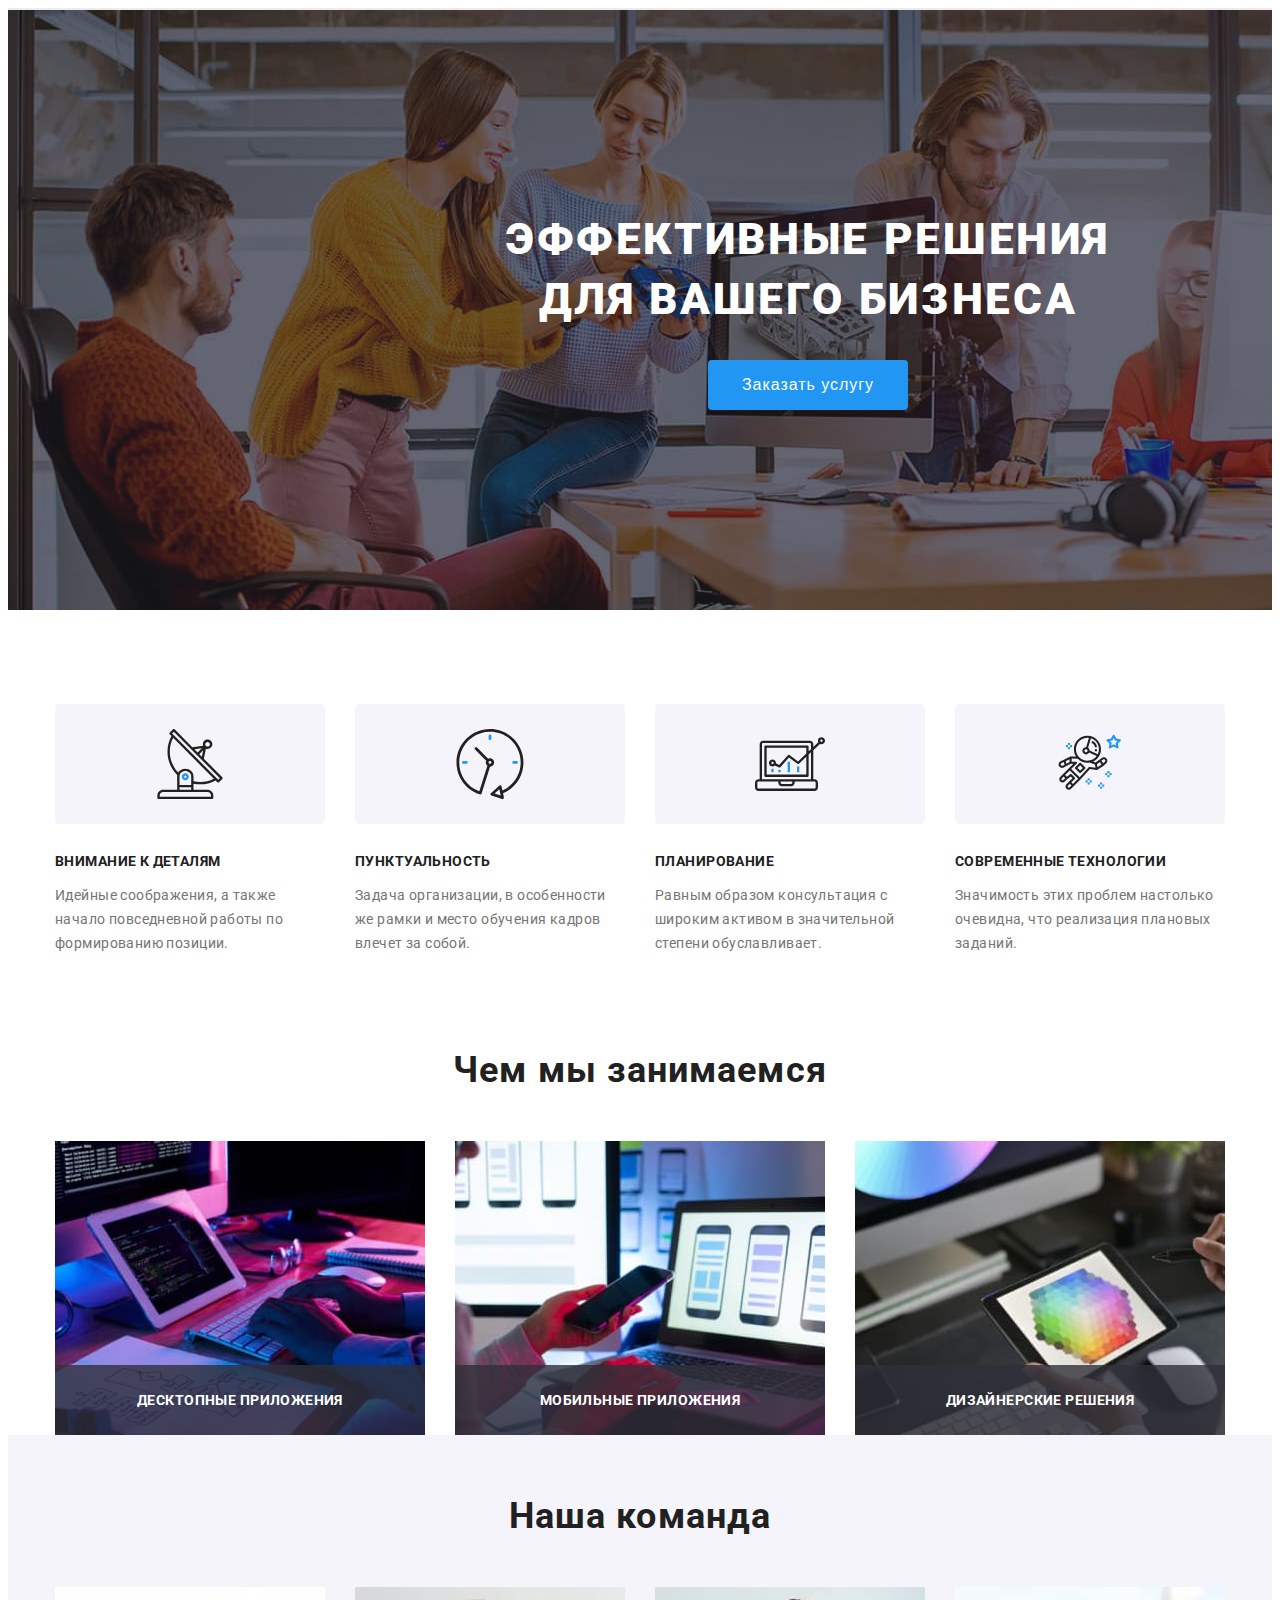
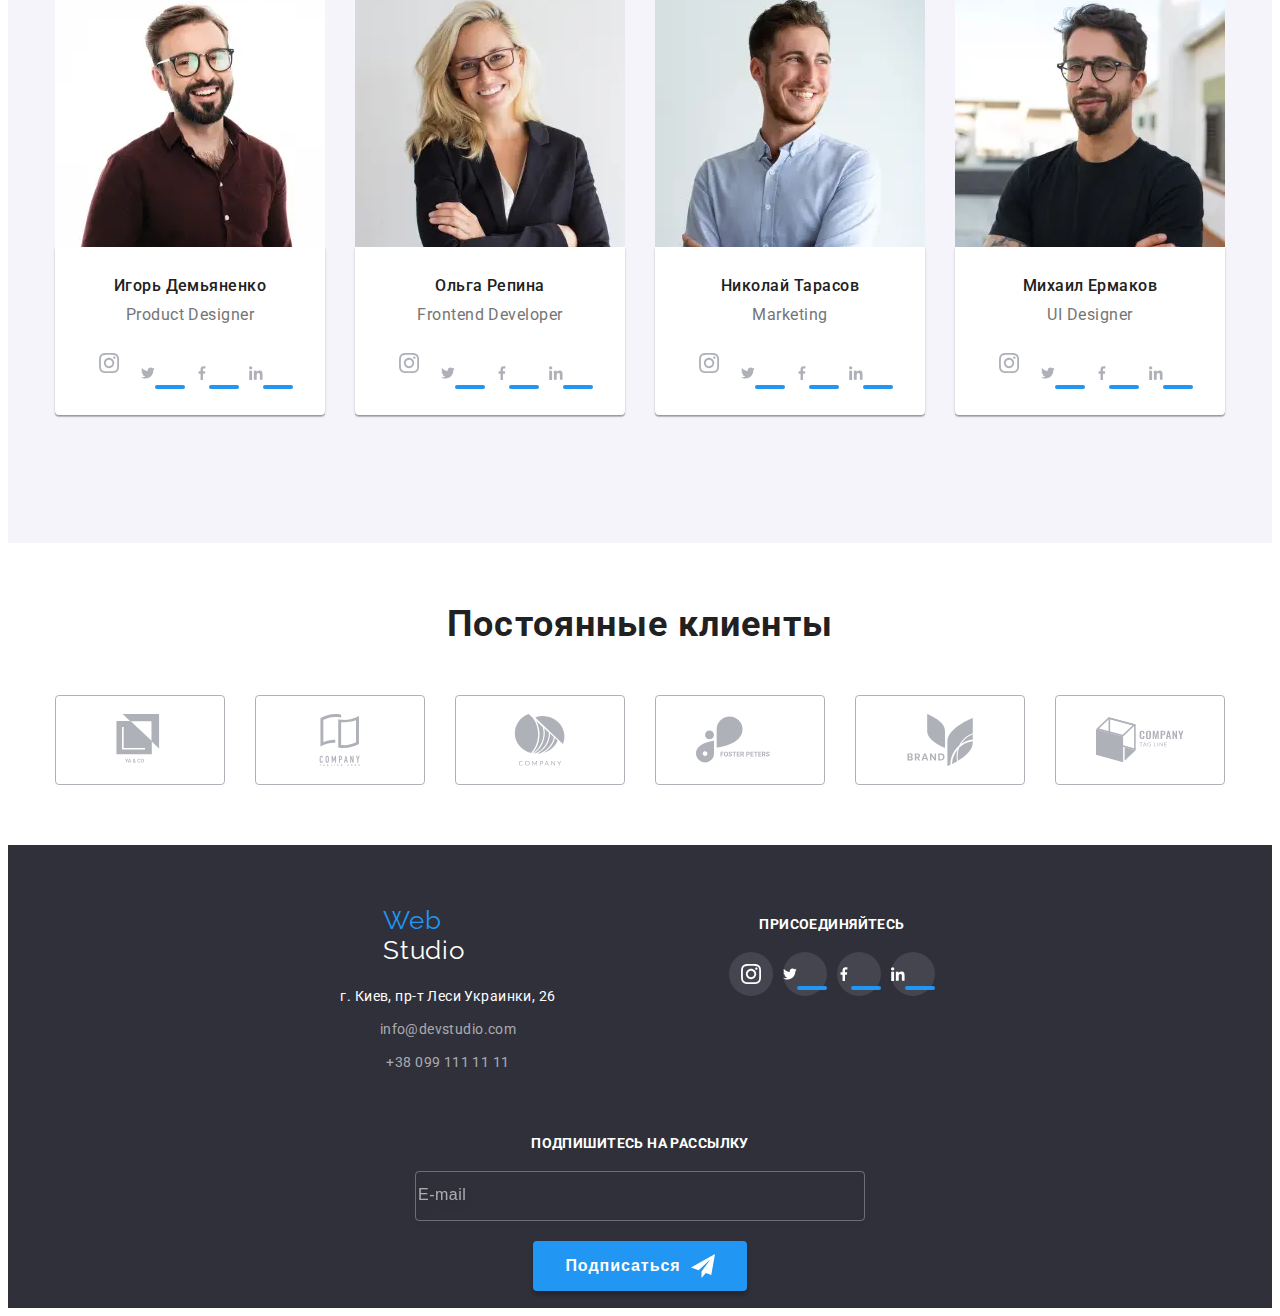
==== index.html @ 060033c1 "додає сторінку index без header" ====
<!DOCTYPE html>
<html lang="en">
<head>
    <meta charset="UTF-8">
    <meta name="viewport" content="width=device-width, initial-scale=1.0">
    <title>Головна</title>
    <link rel="stylesheet" href="https://cdnjs.cloudflare.com/ajax/libs/modern-normalize/1.0.0/modern-normalize.min.css"
        integrity="sha512-ISS7cAi1PEhQ8jnbJpJZMd29NlhNj4AWYyLOSp2CE/CsHxTCu+r+t0D2yoJudVrd0/8fTVPUVDzY5Tvli75u/g=="
        crossorigin="anonymous" />
    <link
        href="https://fonts.googleapis.com/css2?family=Raleway:wght@700&family=Roboto:wght@400;500;700;900&display=swap"
        rel="stylesheet">
    <link rel="stylesheet" href="./css/main.min.css">

</head>
    <body>
    <header class="page-header">
        <!--навігація сайтом-->
        <!--<div class="container">
            
            <nav class="navigation">
                <a href="./index.html" class="logo"><span class="web">Web</span>Studio</a>
                <ul class="site-nav list">
                    <li class="nav-list-item"><a href="./index.html" class="link current">Студия</a></li>
                    <li class="nav-list-item"><a href="./portfolio.html" class="link ">Портфолио</a></li>
                    <li class="nav-list-item"><a href="" class="link">Контакты</a></li>
                </ul>
                
            </nav>
            <button type="button" class="burger-btn" data-menu-button>
                <svg class="burger-icon">
                    <use href="./images/spraite.svg#mobile-menu"></use>
                </svg>
            </button>
            
        
            <ul class="nav-adress list">
                <li class="nav-adress-item">
                    <a href="mailto:info@devstudio.com" class="adress">
                        <svg class="mail-icon">
                            <use href="./images/spraite.svg#mail"></use>
                        </svg>
                        info@devstudio.com</a>                 
                </li>
                <li class="nav-adress-item">
                    <a href="tel:+380991111111" class="adress">
                        <svg class="tel-icon">
                            <use href="./images/spraite.svg#tel"></use>
                        </svg>
                        +38 099 111 11 11</a>
                </li>
            </ul>
        </div>
        <div class="mobile-menu" data-menu>
            <button type="button" class="btn-close-modal" data-menu-close></button>
            <ul class="site-nav list">
                <li class="nav-list-item"><a href="./index.html" class="link current">Студия</a></li>
                <li class="nav-list-item"><a href="./portfolio.html" class="link ">Портфолио</a></li>
                <li class="nav-list-item"><a href="" class="link">Контакты</a></li>
            </ul>
            <ul class="nav-adress list">
                <li class="nav-adress-item">
                    <a href="mailto:info@devstudio.com" class="adress">
                        info@devstudio.com</a>
                </li>
                <li class="nav-adress-item">
                    <a href="tel:+380991111111" class="adress">
                        +38 099 111 11 11</a>
                </li>
            </ul>
           
                
        </div>-->
    </header>
        <main>
            <!--hero-->
            <section class="hero">
                <div class="container">
                    <h1 class="hero-title">
                        Эффективные решения<br>
                        для вашего бизнеса
                    </h1>
                    <button type="button" class="hero-btn" 
                        data-modal-open>
                        Заказать услугу
                    </button>
                
                </div>
            </section>
            
            <!--Особенности-->
            <section class="features">
               <div class="container">
                    <h2 class="title visually-hidden">Особенности</h2>
                    <ul class="features-list list">
                        <li class="features-list-item">
                            <div class="features-list-icon">
                                <svg class="list-icon">
                                    <use href='./images/spraite.svg#antenna'></use>
                                </svg>
                            </div>
                            <h3 class="features-title">Внимание к деталям</h3>
                            <p class="features-text">Идейные соображения, а также начало повседневной работы по формированию позиции.</p>
                        </li>
                        <li class="features-list-item">
                            <div class="features-list-icon">
                                <svg class="list-icon">
                                    <use href='./images/spraite.svg#clock'></use>
                                </svg>
                            </div>
                            <h3 class="features-title">Пунктуальность</h3>
                            <p class="features-text">Задача организации, в особенности же рамки и место обучения кадров влечет за собой.</p>
                        </li>
                        <li class="features-list-item">
                            <div class="features-list-icon">
                                <svg class="list-icon">
                                    <use href='./images/spraite.svg#computer'></use>
                                </svg>
                            </div>
                            <h3 class="features-title">Планирование</h3>
                            <p class="features-text">Равным образом консультация с широким активом в значительной степени обуславливает.</p>
                        </li>
                        <li class="features-list-item">
                            <div class="features-list-icon">
                                <svg class="list-icon">
                                    <use href='./images/spraite.svg#astronaut'></use>
                                </svg>
                            </div>
                            <h3 class="features-title">Современные технологии</h3>
                            <p class="features-text">Значимость этих проблем настолько очевидна, что реализация плановых заданий. </p>
                        </li>
                    </ul>
               </div>   
            </section>

            <!--Чем мы занимаемся-->
            <section class="works">
                <div class="container">
                    <h2 class="section-title">Чем мы занимаемся</h2>
                    <ul class="works-list list">
                        <li class="works-list-item">
                            <div class="work-thumb">
                                <img src="./images/works/box1.jpg" 
                                    class="image-work" alt="розробка структури" 
                                    width="370" height="294">
                                <p class="work-discription">
                                    Десктопные приложения
                                </p>
                            </div>
                            
                        </li>
                        <li class="works-list-item">
                            <div class="work-thumb">
                                <img src="./images/works/box2.jpg" 
                                    class="image-work" alt="адаптування" 
                                    width="370" height="294">
                                <p class="work-discription">
                                    Мобильные приложения
                                </p>
                            </div>
                            
                        </li>
                        <li class="works-list-item">
                            <div class="work-thumb">
                                <img src="./images/works/box3.jpg" 
                                    class="image-work" alt="вибір кольору" 
                                    width="370" height="294">
                                <p class="work-discription">
                                    Дизайнерские решения
                                </p>
                            </div>
                            
                        </li>
                    </ul>
                </div>
                

            </section>

            <!--Наша команда (фото)-->
            <section class="team">
                <div class="container">
                    <h2 class="section-title">Наша команда</h2>
                    <ul class="team-list list">
                        <li class="team-list-item">
                            <picture>
                                <source srcset="./images/team/igor-demyanenko-desktop@x1.webp 1x, ./images/team/igor-demyanenko-desktop@x2.webp 2x"
                                    media="(min-width: 1200px)" type="image/webp">
                                <source 
                                srcset="./images/team/igor-demyanenko-desktop@x1.jpg 1x, ./images/team/igor-demyanenko-desktop@x2.jpg 2x"
                                    media="(min-width: 1200px)">                             
                                <source 
                                srcset="./images/team/igor-demyanenko-tablet@x1.webp 1x, ./images/team/igor-demyanenko-tablet@x2.webp 2x"
                                    media="(min-width: 768px)" type="image/webp">
                                <source 
                                srcset="./images/team/igor-demyanenko-tablet@x1.jpg 1x, ./images/team/igor-demyanenko-tablet@x2.jpg 2x"
                                    media="(min-width: 768px)">
                                <source 
                                srcset="./images/team/igor-demyanenko-mobile@x1.webp 1x, ./images/team/igor-demyanenko-mobile@x2.webp 2x"
                                    media="(min-width: 480px)" type="image/webp">
                                <source
                                srcset="./images/team/igor-demyanenko-mobile@x1.jpg 1x, ./images/team/igor-demyanenko-mobile@x2.jpg 2x"
                                    media="(min-width: 480px)">
                                
                                
                                <img src="./images/team/igor-demyanenko-mobile@x1.jpg" class="image-team" alt="Игорь Демьяненко">
                            </picture>

                            <div class="team-list-content">
                                <h3 class="team-member">Игорь Демьяненко</h3>
                                <p class="position">Product Designer</p>
                                <ul class="social-list list">
                                    <li class="social-list-item">
                                        <a href="" class="social-list-link">
                                            <svg class="social-list-icon">
                                                <use href="./images/spraite.svg#instagram"></use>
                                            </svg>
                                        </a>
                                    </li>
                                    <li class="social-list-item">
                                        <a href="" class="social-list-link link">
                                            <svg class="social-list-icon">
                                                <use href="./images/spraite.svg#twitter"></use>
                                            </svg>
                                        </a>
                                    </li>
                                    <li class="social-list-item">
                                        <a href="" class="social-list-link link">
                                            <svg class="social-list-icon">
                                                <use href="./images/spraite.svg#facebook"></use>
                                            </svg>
                                        </a>
                                    </li>
                                    <li class="social-list-item">
                                        <a href="" class="social-list-link link">
                                            <svg class="social-list-icon">
                                                <use href="./images/spraite.svg#linkedin"></use>
                                            </svg>
                                        </a>
                                    </li>
                                </ul>
                            </div>
                            
                        </li>
                        <li class="team-list-item">
                            <picture>
                                <source srcset="./images/team/olga-repina-desktop@x1.webp 1x, ./images/team/olga-repina-desktop@x2.webp 2x"
                                    media="(min-width: 1200px)" type="image/webp">
                                <source srcset="./images/team/nikolay-tarasov-desktop@x1.jpg 1x, ./images/team/olga-repina-desktop@x2.jpg  2x"
                                    media="(min-width: 1200px)">
                                <source srcset="./images/team/olga-repina-tablet@x1.webp 1x, ./images/team/olga-repina-tablet@x2.webp  2x"
                                    media="(min-width: 768px)" type="image/webp">
                                <source srcset="./images/team/olga-repina-tablet@x1.jpg 1x, ./images/team/olga-repina-tablet@x2.jpg 2x"
                                    media="(min-width: 768px)">
                                <source srcset="./images/team/olga-repina-mobile@x1.webp 1x, ./images/team/olga-repina-mobile@x2.webp  2x"
                                    media="(min-width: 480px)" type="image/webp">
                                <source 
                                srcset="./images/team/olga-repina-mobile@x1.jpg 1x, ./images/team/olga-repina-mobile@x2.jpg 2x"
                                    media="(min-width: 480px)">

                                <img src="./images/team/olga-repina-mobile@x1.jpg" class="image-team" alt="Ольга Репина">
                            </picture>      
                            <div class="team-list-content">
                                <h3 class="team-member">Ольга Репина</h3>
                                <p class="position">Frontend Developer</p>
                                <ul class="social-list list">
                                    <li class="social-list-item">
                                        <a href="" class="social-list-link">
                                            <svg class="social-list-icon">
                                                <use href="./images/spraite.svg#instagram"></use>
                                            </svg>
                                        </a>
                                    </li>
                                    <li class="social-list-item">
                                        <a href="" class="social-list-link link">
                                            <svg class="social-list-icon">
                                                <use href="./images/spraite.svg#twitter"></use>
                                            </svg>
                                        </a>
                                    </li>
                                    <li class="social-list-item">
                                        <a href="" class="social-list-link link">
                                            <svg class="social-list-icon">
                                                <use href="./images/spraite.svg#facebook"></use>
                                            </svg>
                                        </a>
                                    </li>
                                    <li class="social-list-item">
                                        <a href="" class="social-list-link link">
                                            <svg class="social-list-icon">
                                                <use href="./images/spraite.svg#linkedin"></use>
                                            </svg>
                                        </a>
                                    </li>
                                </ul>
                            </div>
                        </li>
                        <li class="team-list-item">
                            <picture>
                                <source srcset="./images/team/nikolay-tarasov-desktop@x1.webp 1x, ./images/team/nikolay-tarasov-desktop@x2.webp 2x"
                                    media="(min-width: 1200px)" type="image/webp">
                                <source srcset="./images/team/nikolay-tarasov-desktop@x1.jpg 1x, ./images/team/nikolay-tarasov-desktop@x2.jpg 2x"
                                    media="(min-width: 1200px)">
                                <source srcset="./images/team/nikolay-tarasov-tablet@x1.webp 1x, ./images/team/nikolay-tarasov-tablet@x2.webp 2x"
                                    media="(min-width: 768px)" type="image/webp">
                                <source srcset="./images/team/nikolay-tarasov-tablet@x1.jpg 1x, ./images/team/nikolay-tarasov-tablet@x2.jpg 2x"
                                    media="(min-width: 768px)">
                                <source srcset="./images/team/nikolay-tarasov-mobile@x1.webp 1x, ./images/team/nikolay-tarasov-mobile@x2.webp 2x"
                                    media="(min-width: 480px)" type="image/webp">
                                <source srcset="./images/team/nikolay-tarasov-mobile@x1.jpg 1x, ./images/team/nikolay-tarasov-mobile@x2.jpg 2x"
                                    media="(min-width: 480px)">
                              
                                <img src="./images/team/nikolay-tarasov-mobile@x1.jpg" class="image-team" alt="Николай Тарасов">

                            </picture>                            
                            <div class="team-list-content">
                                <h3 class="team-member">Николай Тарасов</h3>
                                <p class="position">Marketing</p>
                                <ul class="social-list list">
                                    <li class="social-list-item">
                                        <a href="" class="social-list-link">
                                            <svg class="social-list-icon">
                                                <use href="./images/spraite.svg#instagram"></use>
                                            </svg>
                                        </a>
                                    </li>
                                    <li class="social-list-item">
                                        <a href="" class="social-list-link link">
                                            <svg class="social-list-icon">
                                                <use href="./images/spraite.svg#twitter"></use>
                                            </svg>
                                        </a>
                                    </li>
                                    <li class="social-list-item">
                                        <a href="" class="social-list-link link">
                                            <svg class="social-list-icon">
                                                <use href="./images/spraite.svg#facebook"></use>
                                            </svg>
                                        </a>
                                    </li>
                                    <li class="social-list-item">
                                        <a href="" class="social-list-link link">
                                            <svg class="social-list-icon">
                                                <use href="./images/spraite.svg#linkedin"></use>
                                            </svg>
                                        </a>
                                    </li>
                                </ul>
                            </div>
                        </li>
                        <li class="team-list-item">
                            <picture>
                                <source srcset="./images/team/mikhail-ermakov-desktop@x1.webp 1x, ./images/team/mikhail-ermakov-desktop@x2.webp 2x"
                                    media="(min-width: 1200px)" type="image/webp">
                                <source srcset="./images/team/mikhail-ermakov-desktop@x1.jpg 1x, ./images/team/mikhail-ermakov-desktop@x2.jpg 2x"
                                    media="(min-width: 1200px)">
                                <source srcset="./images/team/mikhail-ermakov-tablet@x1.webp 1x, ./images/team/mikhail-ermakov-tablet@x2.webp 2x"
                                    media="(min-width: 768px)" type="image/webp">
                                <source srcset="./images/team/mikhail-ermakov-tablet@x1.jpg 1x, ./images/team/mikhail-ermakov-tablet@x2.jpg 2x"
                                    media="(min-width: 768px)">
                                <source srcset="./images/team/mikhail-ermakov-mobile@x1.webp 1x, ./images/team/mikhail-ermakov-mobile@x2.webp 2x"
                                    media="(min-width: 480px)" type="image/webp">
                                <source srcset="./images/team/mikhail-ermakov-mobile@x1.jpg 1x, ./images/team/mikhail-ermakov-mobile@x2.jpg 2x"
                                    media="(min-width: 480px)">
                                    <img src="./images/team/mikhail-ermakov-mobile@x1.jpg" class="image-team" alt="Михаил Ермаков">
                            </picture>
                            
                            <div class="team-list-content">
                                <h3 class="team-member">Михаил Ермаков</h3>
                                <p class="position">UI Designer</p>
                                <ul class="social-list list">
                                    <li class="social-list-item">
                                        <a href="" class="social-list-link">
                                            <svg class="social-list-icon">
                                                <use href="./images/spraite.svg#instagram"></use>
                                            </svg>
                                        </a>
                                    </li>
                                    <li class="social-list-item">
                                        <a href="" class="social-list-link link">
                                            <svg class="social-list-icon">
                                                <use href="./images/spraite.svg#twitter"></use>
                                            </svg>
                                        </a>
                                    </li>
                                    <li class="social-list-item">
                                        <a href="" class="social-list-link link">
                                            <svg class="social-list-icon">
                                                <use href="./images/spraite.svg#facebook"></use>
                                            </svg>
                                        </a>
                                    </li>
                                    <li class="social-list-item">
                                        <a href="" class="social-list-link link">
                                            <svg class="social-list-icon">
                                                <use href="./images/spraite.svg#linkedin"></use>
                                            </svg>
                                        </a>
                                    </li>
                                </ul>
                            </div>
                        </li>
                    </ul>
                </div>
            </section>

            <!--Постоянные клиенты-->
            <section class="client">
                <div class="container">
                    <h2 class="section-title">Постоянные клиенты</h2>
                    <ul class="client-list list">
                        <li class="client-list-item">
                            <a href="" class="client-list-link">
                                <svg class="client-list-icon">
                                    <use href='./images/spraite.svg#logo-1'></use>
                                </svg>
                            </a>
                        </li>
                        <li class="client-list-item">
                            <a href="" class="client-list-link">
                                <svg class="client-list-icon">
                                    <use href='./images/spraite.svg#logo-2'></use>
                                </svg>
                            </a>
                        </li>
                        <li class="client-list-item">
                            <a href="" class="client-list-link">
                                <svg class="client-list-icon">
                                    <use href='./images/spraite.svg#logo-3'></use>
                                </svg>
                            </a>
                        </li>
                        <li class="client-list-item">
                            <a href="" class="client-list-link">
                                <svg class="client-list-icon">
                                    <use href='./images/spraite.svg#logo-4'></use>
                                </svg>
                            </a>
                        </li>
                        <li class="client-list-item">
                            <a href="" class="client-list-link">
                                <svg class="client-list-icon">
                                    <use href='./images/spraite.svg#logo-5'></use>
                                </svg>
                            </a>
                        </li>
                        <li class="client-list-item">
                            <a href="" class="client-list-link">
                                <svg class="client-list-icon">
                                    <use href='./images/spraite.svg#logo-6'></use>
                                </svg>
                            </a>
                        </li>
                    </ul>
                </div>
             </section>

        </main>

        <footer>
        <div class="container">
                <div class="adress-bar">
                    <a href="./index.html" class="logo">
                        <span class="web">Web</span>
                        <span class="studio">Studio</span></a>
                        <address class="footer-adress">
                        <p class="office-adress">г. Киев, пр-т Леси Украинки, 26</p>
                        <ul class="footer-adress list">
                            <li class="adress-item"><a href="mailto:info@devstudio.com" class="mail">
                                    info@devstudio.com</a></li>
                            <li class="adress-item"><a href="tel:+380991111111" class="phone-number">+38 099 111 11 11</a></li>
                        </ul>
                    </address>
                </div>
                <div class="socail-bar">
                    <p class="title">присоединяйтесь</p>
                    <ul class="socialbar-list list">
                        <li class="socialbar-list-item">
                            <a href="" class="socialbar-list-link">
                                <svg class="socialbar-list-icon">
                                    <use href="./images/spraite.svg#instagram"></use>
                                </svg>
                            </a>
                        </li>
                        <li class="socialbar-list-item">
                            <a href="" class="socialbar-list-link link">
                                <svg class="socialbar-list-icon">
                                    <use href="./images/spraite.svg#twitter"></use>
                                </svg>
                            </a>
                        </li>
                        <li class="socialbar-list-item">
                            <a href="" class="socialbar-list-link link">
                                <svg class="socialbar-list-icon">
                                    <use href="./images/spraite.svg#facebook"></use>
                                </svg>
                            </a>
                        </li>
                        <li class="socialbar-list-item">
                            <a href="" class="socialbar-list-link link">
                                <svg class="socialbar-list-icon">
                                    <use href="./images/spraite.svg#linkedin"></use>
                                </svg>
                            </a>
                        </li>
                    </ul>
                </div>
                <form action="#" class="footer-form">
                    <p class="title">Подпишитесь на рассылку</p>
                    <div class="footer-form-mail">
                        <input name="user-mail-footer" type="email" class="footer-form-input" placeholder="E-mail" required>
                        <button type="submit" class="footer-form-btn"><span>Подписаться</span><svg class="socialbar-list-icon">
                            <use href="./images/spraite.svg#send"></use>
                        </svg></button>
                    </div>
                    
                </form>
            </div>
            
        </footer>

        <!--<div class="backdrop is-hidden" data-modal>
            <div class="modal">
                <button type="button" class="btn-close-modal" data-modal-close></button>
                <p class="contact-form-title">
                    Оставьте свои данные, мы вам перезвоним
                </p>
                <form action="#" class="contact-form">
                    
                    <label class="contact-form-lable">
                        Имя
                    <span class="contact-form-input-wrapper">
                        <input name="user-name" type="text" class="contact-form-input" required minlength="2">
                        <svg class="contact-form-icon">
                            <use href="./images/spraite.svg#person"></use>
                        </svg>
                    </span>
                    
                    </label>

                    <label class="contact-form-lable">
                        Телефон
                        <span class="contact-form-input-wrapper">
                            <input name="user-phone" type="tel" class="contact-form-input" required pattern="[0-9]{3}-[0-9]{3}-[0-9]{2}-[0-9]{2}">
                            <svg class="contact-form-icon">
                                <use href="./images/spraite.svg#phone-bl"></use>
                            </svg>
                        </span>
                        
                    </label>

                    <label class="contact-form-lable">
                        Почта
                        <span class="contact-form-input-wrapper">
                            <input name="user-mail" type="email" class="contact-form-input" required>
                            <svg class="contact-form-icon">
                                <use href="./images/spraite.svg#email-bl"></use>
                            </svg>
                        </span>
                        
                    </label>

                    <label class="contact-form-lable">
                        Комментарий
                        <textarea name="user-message" class="contact-form-message" placeholder="Введите текст"></textarea>
                    </label>
                    
                        <input type="checkbox" name="user-policy" 
                        id="policy-check" class="contact-form-check-policy visually-hidden">
                        <label for="policy-check" class="contact-form-label-policy">
                            <span>Соглашаюсь с рассылкой и принимаю</span>  
                            <a href="">Условия договора</a> 
                        </label>
                                        
                    <button type="submit" class="contact-form-btn">Отправить</button>

                </form>
                
              
            </div>

        </div>-->
        <script src="./js/modal.js"></script>
        <script src="./js/mobile-menu.js"></script>

    </body>
</html>
---- css/main.min.css ----
:root{--logo-black-color: #000000;--primary-text-color: #757575;--background-section-color: #f5f4fa;--title-text-color: #212121;--input-border-color: rgba(21, 21, 21, 0.2);--accent-color: #2196f3;--category-text-background: rgba(33, 150, 243, 0.9);--primary-white-color: #ffffff;--footer-background-color: #2f303a;--works-discription-color: rgba(47, 48, 58, 0.8);--footer-adress-color: rgba(255, 255, 255, 0.6);--footer-input-border: rgba(255, 255, 255, 0.3);--header-line-color: #ececec;--border-line-color: #eeeeee;--content-team-shadow-v1: rgba(0, 0, 0, 20%);--content-team-shadow-v2: rgba(0, 0, 0, 14%);--content-team-shadow-v3: rgba(0, 0, 0, 12%);--hero-overlay-color: rgba(47, 48, 58, 40%);--social-icon-color: #afb1b8;--footer-social-icon: rgba(255, 255, 255, 10%);--backdrop-color: rgba(0, 0, 0, 0.2);--cheked-policy-border: rgba(33, 33, 33, 1);--message-text-color: rgba(117, 117, 117, 0.5);--placeholder-footer-text: rgba(255, 255, 255, 0.6);--sen-btn-bcg-color: #188ce8}.visually-hidden{position:absolute;clip:rect(1px, 1px, 1px, 1px);padding:0px;border:0px;height:1px;width:1px;overflow:hidden}html{box-sizing:border-box}*,*::after,*::before{box-sizing:inherit}body{color:var(--primary-text-color);font-family:Roboto, sans-serif}img{display:block}.container{margin-top:0px;margin-bottom:0px;margin-left:auto;margin-right:auto}@media screen and (min-width: 1200px){.container{padding:118px 15px}}@media screen and (min-width: 480px){.hero .container{width:480px;height:400px;padding:118px 60px}}@media screen and (min-width: 768px){.hero .container{width:738px;height:400px}}@media screen and (min-width: 1200px){.hero .container{width:1600px;height:600px;padding:200px 15px;margin-bottom:94px}}@media screen and (min-width: 480px){footer .container{width:480px;height:603px;padding:60px 15px}}@media screen and (min-width: 768px){footer .container{width:768px;height:463px;padding-top:60px;padding-bottom:60px;padding-left:76px;padding-right:76px;display:flex;flex-wrap:wrap}}@media screen and (min-width: 1200px){footer .container{align-items:baseline;padding-top:60px;padding-bottom:60px}}.page-header .container{display:flex;align-items:center}@media screen and (min-width: 480px){.page-header .container{width:480px;height:60px;padding:0;padding-left:15px;padding-right:15px}}@media screen and (min-width: 768px){.page-header .container{width:768px;height:80px;padding:0;padding-left:15px;padding-right:15px}}.portfolio .container{padding-top:94px;padding-bottom:94px}@media screen and (min-width: 1200px){.works .container{padding:0;width:1170px;height:386px;margin-left:auto;margin-right:auto;padding-bottom:94px}}@media screen and (min-width: 480px){.features .container{width:450px;height:994px;margin-left:auto;margin-right:auto;margin-top:60px;margin-bottom:60px}}@media screen and (min-width: 768px){.features .container{width:738px;height:507px;margin-left:auto;margin-right:auto;margin-top:60px;margin-bottom:60px}}@media screen and (min-width: 1200px){.features .container{width:1170px;height:251px;margin-left:auto;margin-right:auto;margin-top:94px;margin-bottom:94px;padding:0}}@media screen and (min-width: 480px){.team .container{width:480px;height:2761px;margin:0;padding:60px 15px}}@media screen and (min-width: 768px){.team .container{width:768px;height:1285px}}@media screen and (min-width: 1200px){.team .container{min-width:1200px;height:708px;margin-left:auto;margin-right:auto}}@media screen and (min-width: 480px){.client .container{width:450px;height:393px;margin:60px 15px;padding:0}}@media screen and (min-width: 768px){.client .container{width:738px;height:273px}}@media screen and (min-width: 1200px){.client .container{width:1170px;height:182px;margin-left:auto;margin-right:auto}}.list{padding:0px;margin:0px;list-style:none}.logo{display:inline-block;color:var(--logo-black-color);font-family:Raleway, sans-serif;letter-spacing:0.03em;text-decoration:none}@media screen and (min-width: 480px){.logo{font-weight:700px;font-size:24px;line-height:decimal-round(1.16667, 3);margin-right:276px}}@media screen and (min-width: 1200px){.logo{font-weight:700px;font-size:26px;line-height:decimal-round(1.19231, 3);margin-right:93px;margin-top:24px}}.logo .web{color:var(--accent-color)}@media screen and (min-width: 480px){footer .logo{display:block;width:154px;margin-top:0px;margin-right:160px;margin-bottom:20px;margin-left:160px;padding:0}}@media screen and (min-width: 768px){footer .logo{width:142px;margin:0;margin-left:auto;margin-right:204px;margin-bottom:20px}}.page-header{border:1px solid var(--header-line-color)}.navigation{display:flex}@media screen and (min-width: 768px){.navigation{padding:0;width:134px;margin-right:94px}}@media screen and (min-width: 480px){.burger-btn{background-color:transparent;border:none;padding:0;margin-top:10px;margin-bottom:10px}}.burger-icon{width:40px;height:40px;fill:var(--logo-black-color)}.mobile-menu{position:absolute;width:100%;max-width:480px;height:100vh;top:0;left:50%;transform:translateX(-50%) translateY(-100%);background-color:var(--primary-white-color);padding:48px 40px;transition:transform 250ms cubic-bezier(0.4, 0, 0.2, 1)}@media screen and (max-width: 480px){.mobile-menu site-nav{display:inline-block;margin:0;height:796px}}.mobile-menu.is-open{transform:translateX(-50%) translateY(0%)}@media screen and (max-width: 480px){.burger-btn{display:none}}@media screen and (max-width: 1199px){.site-nav{display:none}}@media screen and (min-width: 480px){.link{font-size:40px;line-height:1.175;padding:0}}@media screen and (min-width: 1200px){.link{font-size:14px;line-height:1.14;display:block;padding-top:32px;padding-bottom:32px;color:var(--title-text-color);font-weight:500;letter-spacing:0.02em;text-decoration:none;cursor:pointer;transition-property:color;transition-duration:250ms;transition-timing-function:cubic-bezier(0.4, 0, 0.2, 1)}}.link:hover,.link:focus{color:var(--accent-color)}.link.current{color:var(--accent-color);padding-bottom:0px}@media screen and (min-width: 480px){.link:after{display:none}}@media screen and (min-width: 768px){.link:after{display:block;content:"";margin-top:28px;margin-bottom:0px;padding:0px;width:100%;height:4px;background:var(--accent-color);border-radius:2px}}@media screen and (min-width: 480px){.link::after{display:none}}@media screen and (min-width: 768px){.link::after{display:block;content:"";margin-top:28px;margin-bottom:0px;padding:0px;width:100%;height:4px;background:var(--accent-color);border-radius:2px}}@media screen and (min-width: 480px){.nav-list-item:not(:last-child){margin-bottom:32px}}@media screen and (min-width: 768px){.nav-list-item:not(:last-child){margin-right:50px}}@media screen and (max-width: 1199px){.nav-adress{display:none}}@media screen and (min-width: 480px){.nav-adress{display:block;margin:0;margin-bottom:302px;margin-left:auto;align-items:center}}.adress{display:flex;align-items:center;color:var(--primary-text-color);font-weight:500;font-size:14px;line-height:1.14;letter-spacing:00.02em;text-decoration:none;transition-property:color;transition-duration:250ms;transition-timing-function:cubic-bezier(0.4, 0, 0.2, 1)}@media screen and (max-width: 1199px){.adress{display:none}}@media screen and (min-width: 480px){.adress{display:inline-block;margin-top:302px}}.adress:hover,.adress:focus{color:var(--accent-color)}.mail-icon{width:16px;height:12px;margin-right:10px;fill:var(--primary-text-color);transition-property:fill;transition-duration:250ms;transition-timing-function:cubic-bezier(0.4, 0, 0.2, 1)}@media screen and (max-width: 1199px){.mail-icon{display:none}}.nav-adress-item:hover .mail-icon,.nav-adress-item:focus .mail-icon{fill:var(--accent-color)}.tel-icon{width:10px;height:16px;margin-right:10px;fill:var(--primary-text-color);transition-property:fill;transition-duration:250ms;transition-timing-function:cubic-bezier(0.4, 0, 0.2, 1)}@media screen and (max-width: 1199px){.tel-icon{display:none}}.nav-adress-item:hover .tel-icon,.nav-adress-item:focus .tel-icon{fill:var(--accent-color)}.hero{text-align:center;margin-left:auto;margin-right:auto;background-image:linear-gradient(var(--hero-overlay-color), var(--hero-overlay-color)),url("../images/hero/hero-mobile@x1.jpg");background-repeat:no-repeat;background-size:cover}@media screen and (min-device-pixel-ratio: 2) and (min-width: 320px), screen and (min-resolution: 192dpi) and (min-width: 320px), screen and (min-resolution: 2dppx) and (min-width: 320px){.hero{background-image:linear-gradient(var(--hero-overlay-color), var(--hero-overlay-color)),url("../images/hero/hero-mobile@x2.jpg")}}@media screen and (min-width: 768px){.hero{background-image:linear-gradient(var(--hero-overlay-color), var(--hero-overlay-color)),url("../images/hero/hero-tablet@x1.jpg")}}@media screen and (min-device-pixel-ratio: 2) and (min-width: 768px), screen and (min-resolution: 192dpi) and (min-width: 768px), screen and (min-resolution: 2dppx) and (min-width: 768px){.hero{background-image:linear-gradient(var(--hero-overlay-color), var(--hero-overlay-color)),url("../images/hero/hero-tablet@x2.jpg")}}@media screen and (min-width: 1200px){.hero{background-image:linear-gradient(var(--hero-overlay-color), var(--hero-overlay-color)),url("../images/hero/hero-desktop@x1.jpg")}}@media screen and (min-device-pixel-ratio: 2) and (min-width: 1200px), screen and (min-resolution: 192dpi) and (min-width: 1200px), screen and (min-resolution: 2dppx) and (min-width: 1200px){.hero{height:600px;background-image:linear-gradient(var(--hero-overlay-color), var(--hero-overlay-color)),url("../images/hero/hero-desktop@x2.jpg")}}.hero-title{margin-top:0px;margin-bottom:30px;color:var(--primary-white-color);font-weight:900;font-size:26px;line-height:1.62;text-align:center;letter-spacing:0.06em;text-transform:uppercase}@media screen and (min-width: 1200px){.hero-title{font-weight:900;font-size:44px;line-height:1.36}}.hero-btn{display:inline-block;min-width:200px;height:50px;border:0;border-radius:4px;padding:10px 32px;color:var(--primary-white-color);background-color:var(--accent-color);font-weight:700px;font-size:16px;line-height:decimal-round(1.875, 3);letter-spacing:0.06em;text-decoration:none;cursor:pointer}.section-title{color:var(--title-text-color);font-weight:700px;font-size:36px;line-height:decimal-round(1.16667, 3);text-align:center;letter-spacing:0.03em}.client .section-title{margin-top:0px}@media screen and (min-width: 768px){.client .section-title{margin-bottom:30px}}@media screen and (min-width: 1200px){.client .section-title{margin-bottom:50px}}.team .section-title{padding-top:0px;margin-top:0px;margin-bottom:50px}.works .section-title{margin-top:0px;margin-bottom:50px}.features{padding:0px}.features .title{margin-top:0px;margin-bottom:0px;color:var(--primary-white-color)}.features .features-text{display:block;font-weight:400;font-size:14px;line-height:1.71;letter-spacing:0.03em}@media screen and (min-width: 768px){.features-list{display:flex;flex-wrap:wrap;align-items:flex-start}}@media screen and (min-width: 1200px){.features-list{flex-wrap:nowrap}}.features-list-item{max-width:450px;height:120px}.features-list-item:not(:last-child){margin-bottom:136px}@media screen and (min-width: 768px){.features-list-item{width:354px;margin-bottom:161px}.features-list-item:not(:nth-child(even)){margin-right:30px}}@media screen and (min-width: 1200px){.features-list-item{width:270px}.features-list-item:not(:last-child){margin-right:30px}}.features-list-icon{display:block;padding:25px 190px;margin-bottom:30px;background-color:var(--background-section-color);width:450px;height:120px;border-radius:4px}@media screen and (min-width: 768px){.features-list-icon{display:flex;align-items:center;justify-content:center;padding:25px 142px;width:354px}}@media screen and (min-width: 1200px){.features-list-icon{width:270px;padding:0}}.list-icon{width:70px;height:70px}.features-title{display:block;margin-left:105px;margin-right:105px;margin-top:0px;margin-bottom:10px;color:var(--title-text-color);font-weight:700;font-size:14px;line-height:1.14;letter-spacing:0.03em;text-transform:uppercase;text-align:center}@media screen and (min-width: 768px){.features-title{text-align:left;margin-left:0;margin-right:0}}@media screen and (max-width: 1199px){.works{display:none}}.works-list{display:flex;margin-left:-15px;margin-right:-15px}.works-list-item{margin-left:15px;margin-right:15px;max-width:370px}.work-thumb{position:relative}.work-discription{position:absolute;left:0;bottom:0;display:block;margin-top:0;margin-bottom:0;width:100%;height:70px;padding-top:28px;padding-bottom:28px;font-weight:700;font-size:14px;line-height:1.14;text-align:center;letter-spacing:0.03em;text-transform:uppercase;color:var(--primary-white-color);background-color:var(--works-discription-color)}.team{background-color:var(--background-section-color)}@media screen and (min-width: 768px){.team-list{display:flex;flex-wrap:wrap;align-items:flex-start}}@media screen and (min-width: 1200px){.team-list{flex-wrap:nowrap;justify-content:space-between;margin-left:auto;margin-right:auto}}@media screen and (min-width: 480px){.team-list-item{width:450px;height:622px}.team-list-item:not(:last-child){margin-bottom:30px}}@media screen and (min-width: 768px){.team-list-item{width:354px;height:536px}.team-list-item:not(:nth-child(even)){margin-right:30px;margin-bottom:30px}}@media screen and (min-width: 1200px){.team-list-item{width:270px;height:428px}.team-list-item:not(:last-child){margin-right:30px}}.team-member{margin-top:0px;margin-bottom:10px;color:var(--title-text-color);font-weight:500;font-size:16px;line-height:1.18;text-align:center;letter-spacing:0.03em}@media screen and (min-width: 768px){.team-member{margin-right:0}}.social-list{display:flex;justify-content:space-between}@media screen and (min-width: 480px){.social-list{width:206px;height:44px;padding:0;margin-left:auto;margin-right:auto}}.position{margin-top:0px;margin-bottom:16px;font-weight:400;font-size:16px;line-height:1.18;text-align:center;letter-spacing:0.03em}.social-list-link{display:flex;justify-content:center;align-items:center;width:44px;height:44px;background-color:#ffffff;border-radius:50%;transition-property:background-color;transition-duration:250ms;transition-timing-function:cubic-bezier(0.4, 0, 0.2, 1)}.social-list-link:hover,.social-list-link:focus{background-color:var(--accent-color)}.social-list-icon{width:20px;height:20px;fill:var(--social-icon-color);transition-property:fill;transition-duration:250ms;transition-timing-function:cubic-bezier(0.4, 0, 0.2, 1)}.social-list-link:hover .social-list-icon,.social-list-link:focus .social-list-icon{fill:var(--primary-white-color)}.team-list-content{padding-top:30px;padding-left:32px;padding-right:32px;background-color:var(--primary-white-color);border-radius:0px 0px 4px 4px;box-shadow:0px 2px 1px 0px var(--content-team-shadow-v1),0px 1px 1px 0px var(--content-team-shadow-v2),0px 1px 3px 0px var(--content-team-shadow-v3)}@media screen and (min-width: 480px){.team-list-content{padding-bottom:30px}}@media screen and (min-width: 480px){.client-list{display:flex;flex-wrap:wrap;align-items:flex-start}}@media screen and (min-width: 768px){.client-list{justify-content:center}}@media screen and (min-width: 480px){.client-list-item{width:210px;height:90px;margin:0}.client-list-item:not(:nth-child(even)){margin-right:30px;margin-bottom:30px}}@media screen and (min-width: 768px){.client-list-item{width:226px;margin-right:30px;margin-bottom:30px}.client-list-item:nth-child(3n){margin-right:0}.client-list-item:nth-child(n+4){margin-bottom:0}}@media screen and (min-width: 1200px){.client-list-item{justify-content:center;align-items:center;width:170px;height:90px}.client-list-item:not(:last-child){margin-right:30px}}.client-list-link{border:1px solid var(--social-icon-color);border-radius:4px;display:flex;justify-content:center;align-items:center;width:100%;height:100%;transition-property:border;transition-duration:250ms;transition-timing-function:cubic-bezier(0.4, 0, 0.2, 1)}.client-list-link:hover,.client-list-link:focus{border:1px solid var(--accent-color)}.client-list-icon{max-width:88px;max-height:52px;fill:var(--social-icon-color);transition-property:fill;transition-duration:250ms;transition-timing-function:cubic-bezier(0.4, 0, 0.2, 1)}.client-list-link:hover .client-list-icon,.client-list-link:focus .client-list-icon{fill:var(--accent-color)}footer{background-color:var(--footer-background-color)}footer .studio{color:var(--primary-white-color)}footer .title{margin-top:0;margin-bottom:20px;font-weight:700;font-size:14px;line-height:1.142;letter-spacing:0.03em;text-transform:uppercase;color:var(--primary-white-color)}@media screen and (min-width: 480px){footer .title{display:block;text-align:center}}@media screern and (min-width: 480px){.adress-bar{margin-right:auto;margin-left:auto;align-content:center}}@media screern and (min: width 768px){.adress-bar{margin-right:76px}}.footer-adress{color:var(--primary-white-color);font-weight:400;font-style:normal;font-size:14px;line-height:1.71;letter-spacing:0.03em;text-decoration:none;display:block}@media screen and (min-width: 480px){.footer-adress{text-align:center;margin-bottom:60px}}@media screen and (min-width: 768px){.footer-adress{width:232px;margin-right:165px}}.office-adress{margin-top:0px;margin-bottom:9px}.adress-item:not(:last-child){margin-bottom:9px}.mail,.phone-number{color:var(--footer-adress-color);font-weight:400;font-size:14px;font-style:normal;line-height:1.71;letter-spacing:0.03em;text-decoration:none}.socail-bar{align-content:center}.socialbar-list{display:flex;justify-content:center}@media screen and (min-width: 480px){.socialbar-list{margin-left:auto;margin-right:auto;margin-bottom:60px}}.socialbar-list-item{display:flex;justify-content:center;align-items:center;width:44px;height:44px;background-color:var(--footer-social-icon);border-radius:50%}footer .socialbar-list-item:not(:last-child){margin-right:10px}.socialbar-list-link{display:flex;justify-content:center;align-items:center;width:44px;height:44px;border-radius:50%;transition-property:background-color;transition-duration:250ms;transition-timing-function:cubic-bezier(0.4, 0, 0.2, 1)}.socialbar-list-link:hover,.socialbar-list-link:focus{background-color:var(--accent-color)}.socialbar-list-icon{width:20px;height:20px;fill:var(--primary-white-color)}@media screen and (min-width: 480px){.footer-form-mail{display:flex;flex-wrap:wrap;margin-left:auto;margin-right:auto}}.footer-form-input{display:inline-block;border:1px solid var(--footer-input-border);background-color:rgba(255,255,255,0);box-sizing:border-box;filter:drop-shadow(0px 4px 4px rgba(0,0,0,0.15));border-radius:4px;color:var(--primary-white-color)}@media screen and (min-width: 480px){.footer-form-input{margin-left:auto;margin-right:auto;width:450px;height:50px;margin-bottom:20px}}.footer-form-input::placeholder{display:flex;align-items:center;font-weight:400;font-size:16px;line-height:1.25;letter-spacing:0.03em;color:var(--placeholder-footer-text)}.footer-form-btn{display:flex;align-self:center;align-items:center;min-width:200px;height:50px;border:0;border-radius:4px;padding:10px 32px;color:var(--primary-white-color);background-color:var(--accent-color);font-weight:700;font-size:16px;line-height:1.87;letter-spacing:0.06em;text-decoration:none;cursor:pointer;box-shadow:0px 4px 4px rgba(0,0,0,0.25)}@media screen and (min-width: 480px){.footer-form-btn{margin-left:auto;margin-right:auto}}.footer-form-btn span{display:block;margin-right:10px}.footer-form-btn svg{width:24px;height:24px}.backdrop{position:fixed;top:0;left:0;width:100%;height:100%;background-color:var(--backdrop-color);transition:all 250ms cubic-bezier(0.4, 0, 0.2, 1)}.modal{position:absolute;left:50%;top:50%;transform:translate(-50%, -50%);width:528px;height:581px;padding:40px;background:var(--primary-white-color);box-shadow:0px 1px 3px var(--content-team-shadow-v3),0px 1px 1px var(--content-team-shadow-v2),0px 2px 1px var(--content-team-shadow-v1);border-radius:4px}.is-hidden{opacity:0;visibility:hidden;pointer-events:none}.btn-close-modal{position:absolute;top:8px;right:8px;width:30px;height:30px;border:0;border-radius:50%;background-image:url("../images/modal/close.svg");cursor:pointer;transition:background-image 250ms cubic-bezier(0.4, 0, 0.2, 1)}.btn-close-modal:hover,.btn-close-modal:focus{background-image:url("../images/modal/close-hover.svg")}.contact-form{padding:0px;margin-top:0px;display:flex;flex-direction:column}.contact-form-title{margin-top:0;margin-bottom:12px;width:100%;font-weight:700;font-size:20px;line-height:1.15;text-align:center;letter-spacing:0.03em;color:var(--title-text-color)}.contact-form-lable{display:inline-block;width:100%;font-weight:400;font-size:12px;line-height:1.167;letter-spacing:0.01em;color:var(--primary-text-color)}.contact-form-input{display:block;margin-top:4px;margin-bottom:10px;padding-left:40px;width:100%;height:40px;border:1px solid var(--input-border-color);box-sizing:border-box;border-radius:4px;transition:border 250ms cubic-bezier(0.4, 0, 0.2, 1)}.contact-form-input:focus{outline:none;border:1px solid var(--accent-color)}.contact-form-icon{position:relative;width:18px;height:18px;position:absolute;top:50%;left:12px;transform:translateY(-50%);display:block;transition:fill 250ms cubic-bezier(0.4, 0, 0.2, 1)}.contact-form-input:focus+.contact-form-icon{fill:var(--accent-color)}.contact-form-input-wrapper{display:block;position:relative}.contact-form-message{margin-bottom:20px;padding-top:12px;padding-right:16px;padding-bottom:12px;padding-left:16px;width:100%;height:120px;resize:none;border:1px solid var(--input-border-color);box-sizing:border-box;border-radius:4px;font-weight:400;font-size:12px;line-height:1.167;letter-spacing:0.01em;transition:border-color 250ms cubic-bezier(0.4, 0, 0.2, 1)}.contact-form-message::placeholder{color:var(--message-text-color)}.contact-form-message:focus{outline:none;border-color:var(--accent-color)}.contact-form-label-policy{display:flex;align-items:center;font-weight:400;font-size:14px;line-height:1.714;letter-spacing:0.03em;color:var(--primary-text-color)}.contact-form-label-policy::before{display:inline-block;margin-left:14px;width:16px;height:15px;border:1px solid #000;border-radius:2px;content:"";margin-right:8px;transition:border background-image 250ms cubic-bezier(0.4, 0, 0.2, 1)}.contact-form-check-policy:checked+.contact-form-label-policy::before{border:0;background-image:url("../images/modal/icon-check.svg")}.contact-form-label-policy span{margin-right:5px}.contact-form-label-policy a{color:var(--accent-color)}.contact-form-btn{margin-top:30px;align-self:center;min-width:200px;height:50px;border:0;border-radius:4px;padding:10px 32px;color:var(--primary-white-color);background-color:var(--accent-color);font-weight:700;font-size:16px;line-height:1.87;letter-spacing:0.06em;text-decoration:none;cursor:pointer;box-shadow:0px 4px 4px rgba(0,0,0,0.25)}.contact-form-btn:hover,.contact-form-btn:focus{background-color:var(--sen-btn-bcg-color)}
/*# sourceMappingURL=main.min.css.map */
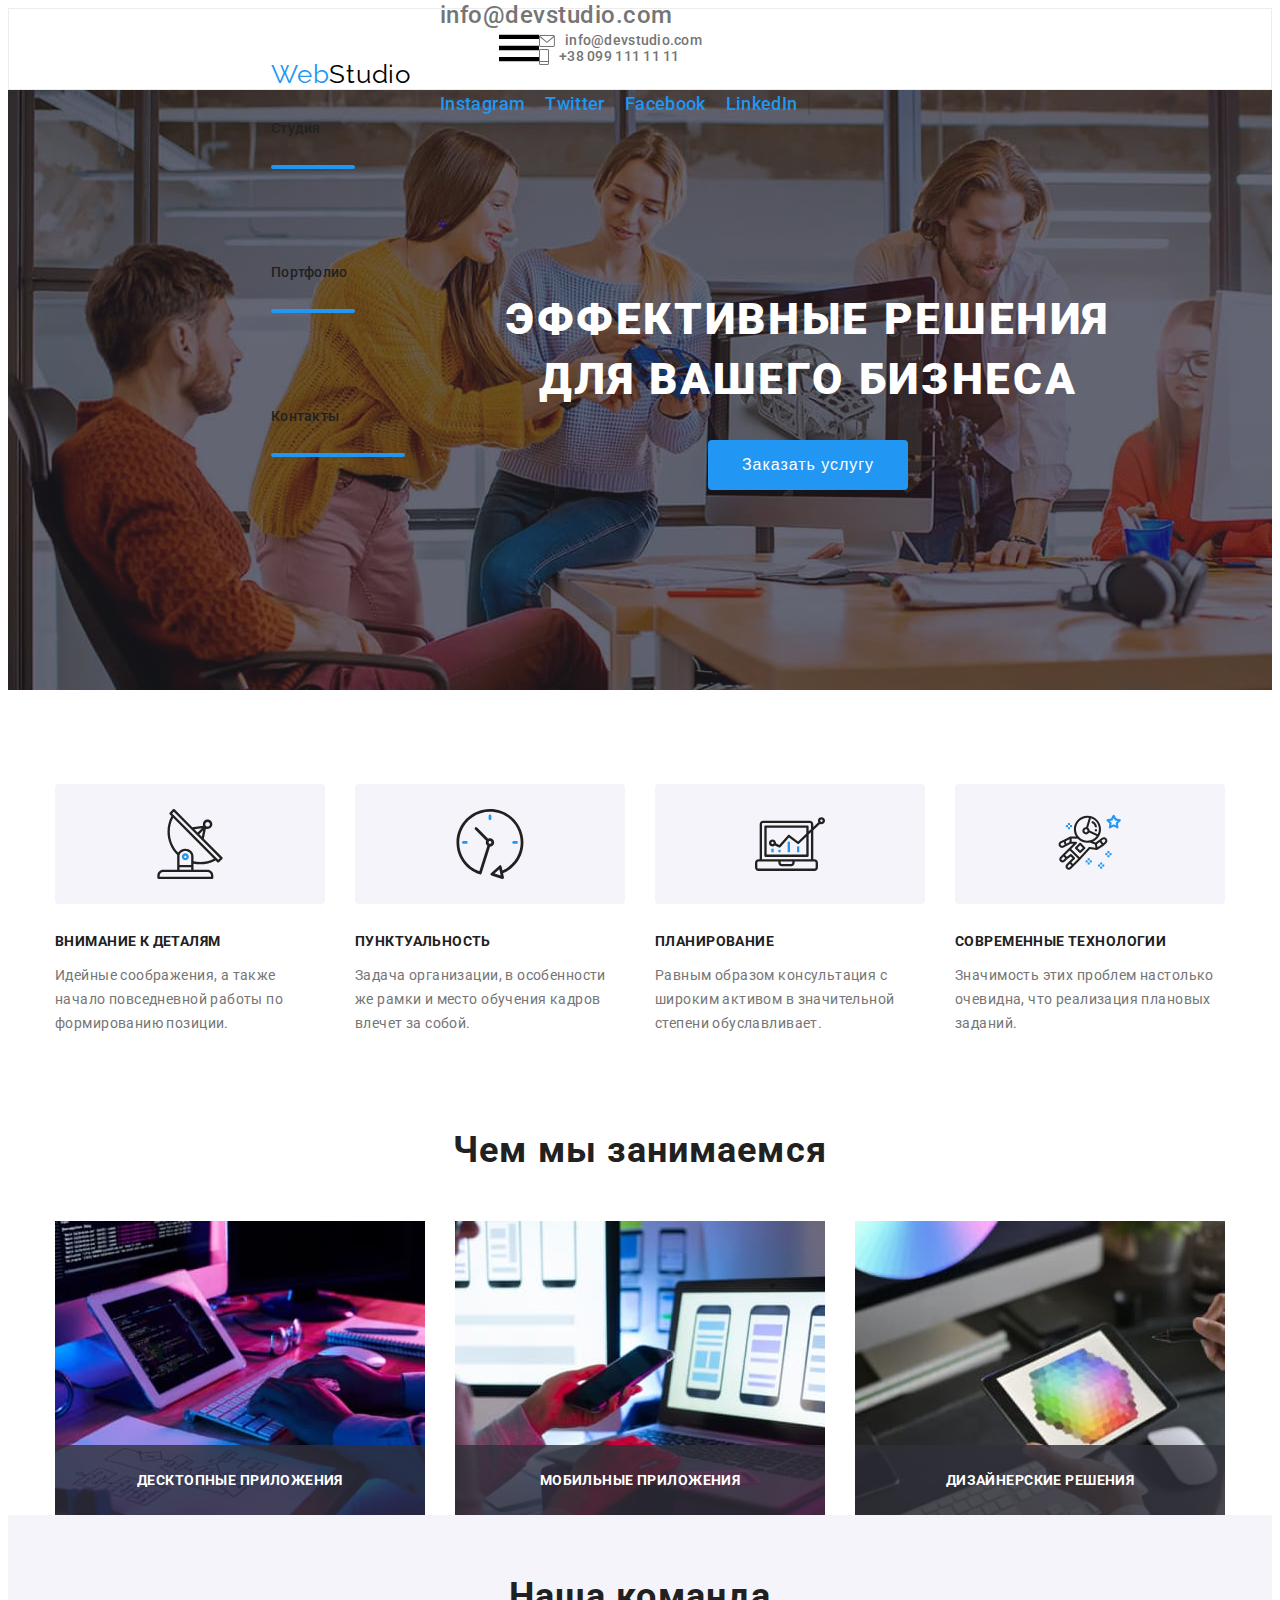
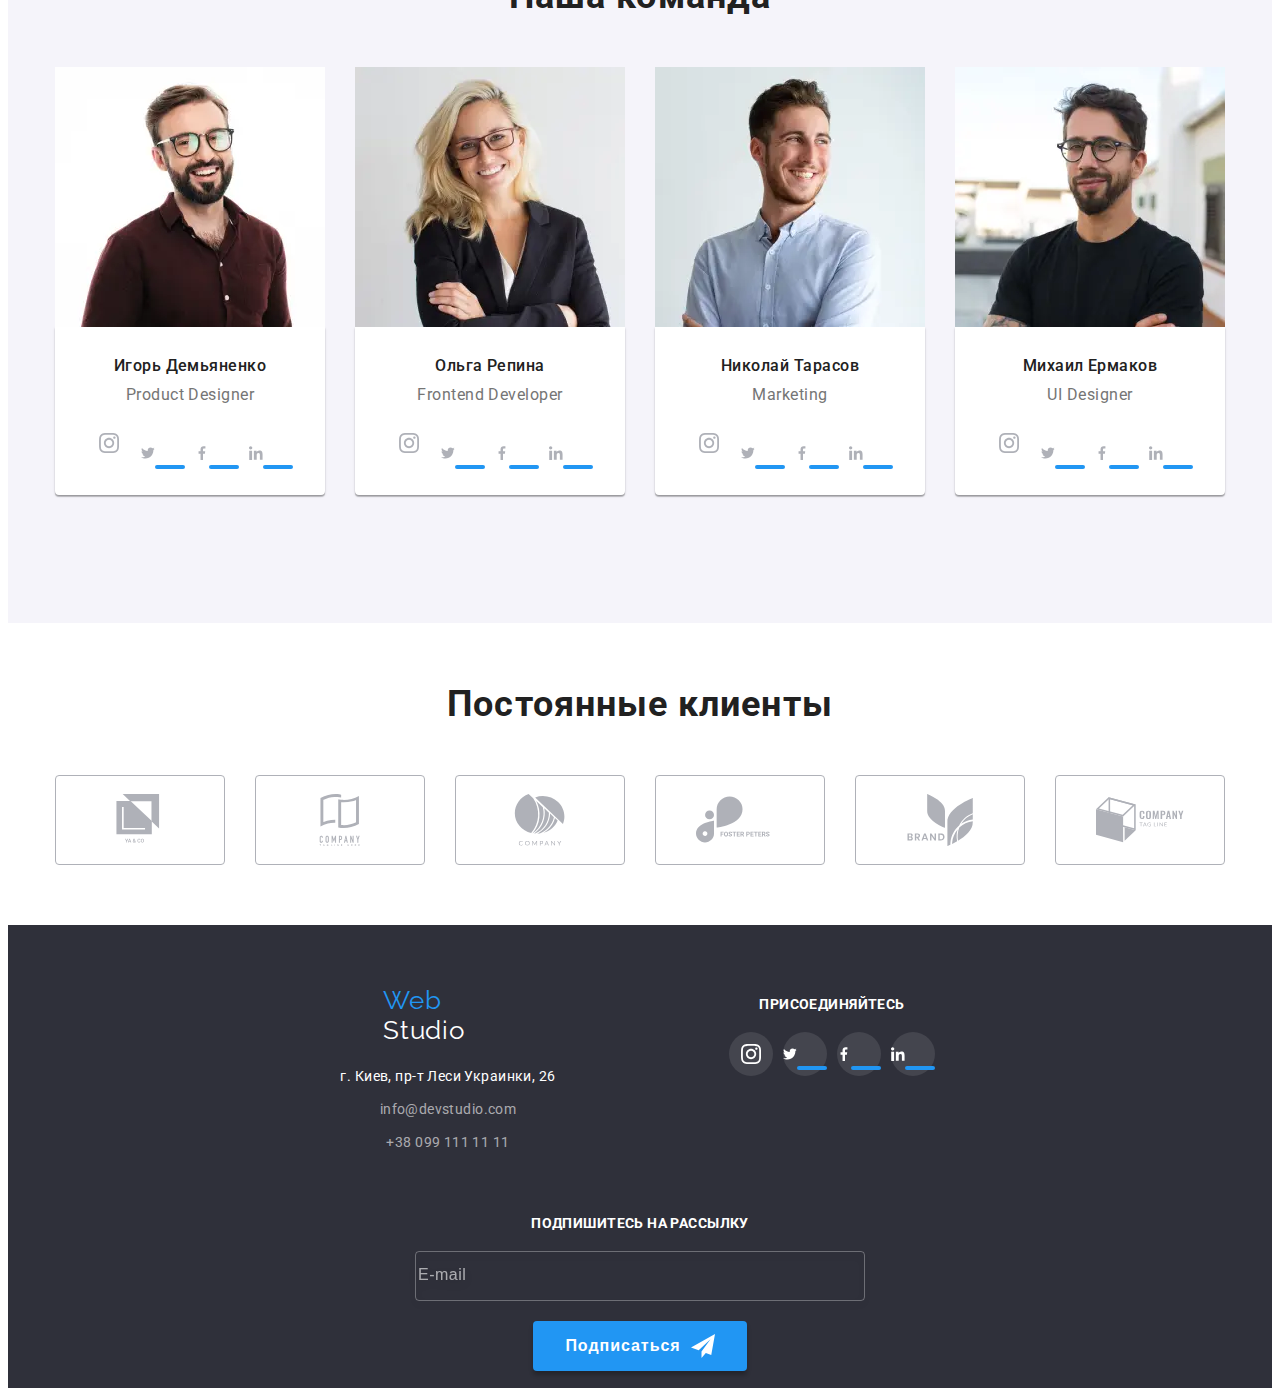
==== commit a3413050: "додає header" ====
--- a/index.html
+++ b/index.html
@@ -16,7 +16,7 @@
     <body>
     <header class="page-header">
         <!--навігація сайтом-->
-        <!--<div class="container">
+        <div class="container">
             
             <nav class="navigation">
                 <a href="./index.html" class="logo"><span class="web">Web</span>Studio</a>
@@ -27,12 +27,12 @@
                 </ul>
                 
             </nav>
+
             <button type="button" class="burger-btn" data-menu-button>
                 <svg class="burger-icon">
                     <use href="./images/spraite.svg#mobile-menu"></use>
                 </svg>
             </button>
-            
         
             <ul class="nav-adress list">
                 <li class="nav-adress-item">
@@ -51,6 +51,7 @@
                 </li>
             </ul>
         </div>
+
         <div class="mobile-menu" data-menu>
             <button type="button" class="btn-close-modal" data-menu-close></button>
             <ul class="site-nav list">
@@ -60,17 +61,28 @@
             </ul>
             <ul class="nav-adress list">
                 <li class="nav-adress-item">
+                    <a href="tel:+380991111111" class="adress">
+                        +38 099 111 11 11</a>
+                </li>
+                <li class="nav-adress-item">
                     <a href="mailto:info@devstudio.com" class="adress">
                         info@devstudio.com</a>
                 </li>
-                <li class="nav-adress-item">
-                    <a href="tel:+380991111111" class="adress">
-                        +38 099 111 11 11</a>
-                </li>
+                
+            </ul>
+            <ul class="mobile-social-list list">
+                <li class="mobile-social-list-item"><a href="#" class="mobile-social-link">
+                    Instagram</a></li>
+                <li class="mobile-social-list-item"><a href="#" class="mobile-social-link">
+                    Twitter</a></li>
+                <li class="mobile-social-list-item"><a href="#" class="mobile-social-link">
+                    Facebook</a></li>
+                <li class="mobile-social-list-item"><a href="#" class="mobile-social-link">
+                    LinkedIn</a></li>
             </ul>
            
                 
-        </div>-->
+        </div>
     </header>
         <main>
             <!--hero-->
--- a/css/main.min.css
+++ b/css/main.min.css
@@ -1,2 +1,2 @@
-:root{--logo-black-color: #000000;--primary-text-color: #757575;--background-section-color: #f5f4fa;--title-text-color: #212121;--input-border-color: rgba(21, 21, 21, 0.2);--accent-color: #2196f3;--category-text-background: rgba(33, 150, 243, 0.9);--primary-white-color: #ffffff;--footer-background-color: #2f303a;--works-discription-color: rgba(47, 48, 58, 0.8);--footer-adress-color: rgba(255, 255, 255, 0.6);--footer-input-border: rgba(255, 255, 255, 0.3);--header-line-color: #ececec;--border-line-color: #eeeeee;--content-team-shadow-v1: rgba(0, 0, 0, 20%);--content-team-shadow-v2: rgba(0, 0, 0, 14%);--content-team-shadow-v3: rgba(0, 0, 0, 12%);--hero-overlay-color: rgba(47, 48, 58, 40%);--social-icon-color: #afb1b8;--footer-social-icon: rgba(255, 255, 255, 10%);--backdrop-color: rgba(0, 0, 0, 0.2);--cheked-policy-border: rgba(33, 33, 33, 1);--message-text-color: rgba(117, 117, 117, 0.5);--placeholder-footer-text: rgba(255, 255, 255, 0.6);--sen-btn-bcg-color: #188ce8}.visually-hidden{position:absolute;clip:rect(1px, 1px, 1px, 1px);padding:0px;border:0px;height:1px;width:1px;overflow:hidden}html{box-sizing:border-box}*,*::after,*::before{box-sizing:inherit}body{color:var(--primary-text-color);font-family:Roboto, sans-serif}img{display:block}.container{margin-top:0px;margin-bottom:0px;margin-left:auto;margin-right:auto}@media screen and (min-width: 1200px){.container{padding:118px 15px}}@media screen and (min-width: 480px){.hero .container{width:480px;height:400px;padding:118px 60px}}@media screen and (min-width: 768px){.hero .container{width:738px;height:400px}}@media screen and (min-width: 1200px){.hero .container{width:1600px;height:600px;padding:200px 15px;margin-bottom:94px}}@media screen and (min-width: 480px){footer .container{width:480px;height:603px;padding:60px 15px}}@media screen and (min-width: 768px){footer .container{width:768px;height:463px;padding-top:60px;padding-bottom:60px;padding-left:76px;padding-right:76px;display:flex;flex-wrap:wrap}}@media screen and (min-width: 1200px){footer .container{align-items:baseline;padding-top:60px;padding-bottom:60px}}.page-header .container{display:flex;align-items:center}@media screen and (min-width: 480px){.page-header .container{width:480px;height:60px;padding:0;padding-left:15px;padding-right:15px}}@media screen and (min-width: 768px){.page-header .container{width:768px;height:80px;padding:0;padding-left:15px;padding-right:15px}}.portfolio .container{padding-top:94px;padding-bottom:94px}@media screen and (min-width: 1200px){.works .container{padding:0;width:1170px;height:386px;margin-left:auto;margin-right:auto;padding-bottom:94px}}@media screen and (min-width: 480px){.features .container{width:450px;height:994px;margin-left:auto;margin-right:auto;margin-top:60px;margin-bottom:60px}}@media screen and (min-width: 768px){.features .container{width:738px;height:507px;margin-left:auto;margin-right:auto;margin-top:60px;margin-bottom:60px}}@media screen and (min-width: 1200px){.features .container{width:1170px;height:251px;margin-left:auto;margin-right:auto;margin-top:94px;margin-bottom:94px;padding:0}}@media screen and (min-width: 480px){.team .container{width:480px;height:2761px;margin:0;padding:60px 15px}}@media screen and (min-width: 768px){.team .container{width:768px;height:1285px}}@media screen and (min-width: 1200px){.team .container{min-width:1200px;height:708px;margin-left:auto;margin-right:auto}}@media screen and (min-width: 480px){.client .container{width:450px;height:393px;margin:60px 15px;padding:0}}@media screen and (min-width: 768px){.client .container{width:738px;height:273px}}@media screen and (min-width: 1200px){.client .container{width:1170px;height:182px;margin-left:auto;margin-right:auto}}.list{padding:0px;margin:0px;list-style:none}.logo{display:inline-block;color:var(--logo-black-color);font-family:Raleway, sans-serif;letter-spacing:0.03em;text-decoration:none}@media screen and (min-width: 480px){.logo{font-weight:700px;font-size:24px;line-height:decimal-round(1.16667, 3);margin-right:276px}}@media screen and (min-width: 1200px){.logo{font-weight:700px;font-size:26px;line-height:decimal-round(1.19231, 3);margin-right:93px;margin-top:24px}}.logo .web{color:var(--accent-color)}@media screen and (min-width: 480px){footer .logo{display:block;width:154px;margin-top:0px;margin-right:160px;margin-bottom:20px;margin-left:160px;padding:0}}@media screen and (min-width: 768px){footer .logo{width:142px;margin:0;margin-left:auto;margin-right:204px;margin-bottom:20px}}.page-header{border:1px solid var(--header-line-color)}.navigation{display:flex}@media screen and (min-width: 768px){.navigation{padding:0;width:134px;margin-right:94px}}@media screen and (min-width: 480px){.burger-btn{background-color:transparent;border:none;padding:0;margin-top:10px;margin-bottom:10px}}.burger-icon{width:40px;height:40px;fill:var(--logo-black-color)}.mobile-menu{position:absolute;width:100%;max-width:480px;height:100vh;top:0;left:50%;transform:translateX(-50%) translateY(-100%);background-color:var(--primary-white-color);padding:48px 40px;transition:transform 250ms cubic-bezier(0.4, 0, 0.2, 1)}@media screen and (max-width: 480px){.mobile-menu site-nav{display:inline-block;margin:0;height:796px}}.mobile-menu.is-open{transform:translateX(-50%) translateY(0%)}@media screen and (max-width: 480px){.burger-btn{display:none}}@media screen and (max-width: 1199px){.site-nav{display:none}}@media screen and (min-width: 480px){.link{font-size:40px;line-height:1.175;padding:0}}@media screen and (min-width: 1200px){.link{font-size:14px;line-height:1.14;display:block;padding-top:32px;padding-bottom:32px;color:var(--title-text-color);font-weight:500;letter-spacing:0.02em;text-decoration:none;cursor:pointer;transition-property:color;transition-duration:250ms;transition-timing-function:cubic-bezier(0.4, 0, 0.2, 1)}}.link:hover,.link:focus{color:var(--accent-color)}.link.current{color:var(--accent-color);padding-bottom:0px}@media screen and (min-width: 480px){.link:after{display:none}}@media screen and (min-width: 768px){.link:after{display:block;content:"";margin-top:28px;margin-bottom:0px;padding:0px;width:100%;height:4px;background:var(--accent-color);border-radius:2px}}@media screen and (min-width: 480px){.link::after{display:none}}@media screen and (min-width: 768px){.link::after{display:block;content:"";margin-top:28px;margin-bottom:0px;padding:0px;width:100%;height:4px;background:var(--accent-color);border-radius:2px}}@media screen and (min-width: 480px){.nav-list-item:not(:last-child){margin-bottom:32px}}@media screen and (min-width: 768px){.nav-list-item:not(:last-child){margin-right:50px}}@media screen and (max-width: 1199px){.nav-adress{display:none}}@media screen and (min-width: 480px){.nav-adress{display:block;margin:0;margin-bottom:302px;margin-left:auto;align-items:center}}.adress{display:flex;align-items:center;color:var(--primary-text-color);font-weight:500;font-size:14px;line-height:1.14;letter-spacing:00.02em;text-decoration:none;transition-property:color;transition-duration:250ms;transition-timing-function:cubic-bezier(0.4, 0, 0.2, 1)}@media screen and (max-width: 1199px){.adress{display:none}}@media screen and (min-width: 480px){.adress{display:inline-block;margin-top:302px}}.adress:hover,.adress:focus{color:var(--accent-color)}.mail-icon{width:16px;height:12px;margin-right:10px;fill:var(--primary-text-color);transition-property:fill;transition-duration:250ms;transition-timing-function:cubic-bezier(0.4, 0, 0.2, 1)}@media screen and (max-width: 1199px){.mail-icon{display:none}}.nav-adress-item:hover .mail-icon,.nav-adress-item:focus .mail-icon{fill:var(--accent-color)}.tel-icon{width:10px;height:16px;margin-right:10px;fill:var(--primary-text-color);transition-property:fill;transition-duration:250ms;transition-timing-function:cubic-bezier(0.4, 0, 0.2, 1)}@media screen and (max-width: 1199px){.tel-icon{display:none}}.nav-adress-item:hover .tel-icon,.nav-adress-item:focus .tel-icon{fill:var(--accent-color)}.hero{text-align:center;margin-left:auto;margin-right:auto;background-image:linear-gradient(var(--hero-overlay-color), var(--hero-overlay-color)),url("../images/hero/hero-mobile@x1.jpg");background-repeat:no-repeat;background-size:cover}@media screen and (min-device-pixel-ratio: 2) and (min-width: 320px), screen and (min-resolution: 192dpi) and (min-width: 320px), screen and (min-resolution: 2dppx) and (min-width: 320px){.hero{background-image:linear-gradient(var(--hero-overlay-color), var(--hero-overlay-color)),url("../images/hero/hero-mobile@x2.jpg")}}@media screen and (min-width: 768px){.hero{background-image:linear-gradient(var(--hero-overlay-color), var(--hero-overlay-color)),url("../images/hero/hero-tablet@x1.jpg")}}@media screen and (min-device-pixel-ratio: 2) and (min-width: 768px), screen and (min-resolution: 192dpi) and (min-width: 768px), screen and (min-resolution: 2dppx) and (min-width: 768px){.hero{background-image:linear-gradient(var(--hero-overlay-color), var(--hero-overlay-color)),url("../images/hero/hero-tablet@x2.jpg")}}@media screen and (min-width: 1200px){.hero{background-image:linear-gradient(var(--hero-overlay-color), var(--hero-overlay-color)),url("../images/hero/hero-desktop@x1.jpg")}}@media screen and (min-device-pixel-ratio: 2) and (min-width: 1200px), screen and (min-resolution: 192dpi) and (min-width: 1200px), screen and (min-resolution: 2dppx) and (min-width: 1200px){.hero{height:600px;background-image:linear-gradient(var(--hero-overlay-color), var(--hero-overlay-color)),url("../images/hero/hero-desktop@x2.jpg")}}.hero-title{margin-top:0px;margin-bottom:30px;color:var(--primary-white-color);font-weight:900;font-size:26px;line-height:1.62;text-align:center;letter-spacing:0.06em;text-transform:uppercase}@media screen and (min-width: 1200px){.hero-title{font-weight:900;font-size:44px;line-height:1.36}}.hero-btn{display:inline-block;min-width:200px;height:50px;border:0;border-radius:4px;padding:10px 32px;color:var(--primary-white-color);background-color:var(--accent-color);font-weight:700px;font-size:16px;line-height:decimal-round(1.875, 3);letter-spacing:0.06em;text-decoration:none;cursor:pointer}.section-title{color:var(--title-text-color);font-weight:700px;font-size:36px;line-height:decimal-round(1.16667, 3);text-align:center;letter-spacing:0.03em}.client .section-title{margin-top:0px}@media screen and (min-width: 768px){.client .section-title{margin-bottom:30px}}@media screen and (min-width: 1200px){.client .section-title{margin-bottom:50px}}.team .section-title{padding-top:0px;margin-top:0px;margin-bottom:50px}.works .section-title{margin-top:0px;margin-bottom:50px}.features{padding:0px}.features .title{margin-top:0px;margin-bottom:0px;color:var(--primary-white-color)}.features .features-text{display:block;font-weight:400;font-size:14px;line-height:1.71;letter-spacing:0.03em}@media screen and (min-width: 768px){.features-list{display:flex;flex-wrap:wrap;align-items:flex-start}}@media screen and (min-width: 1200px){.features-list{flex-wrap:nowrap}}.features-list-item{max-width:450px;height:120px}.features-list-item:not(:last-child){margin-bottom:136px}@media screen and (min-width: 768px){.features-list-item{width:354px;margin-bottom:161px}.features-list-item:not(:nth-child(even)){margin-right:30px}}@media screen and (min-width: 1200px){.features-list-item{width:270px}.features-list-item:not(:last-child){margin-right:30px}}.features-list-icon{display:block;padding:25px 190px;margin-bottom:30px;background-color:var(--background-section-color);width:450px;height:120px;border-radius:4px}@media screen and (min-width: 768px){.features-list-icon{display:flex;align-items:center;justify-content:center;padding:25px 142px;width:354px}}@media screen and (min-width: 1200px){.features-list-icon{width:270px;padding:0}}.list-icon{width:70px;height:70px}.features-title{display:block;margin-left:105px;margin-right:105px;margin-top:0px;margin-bottom:10px;color:var(--title-text-color);font-weight:700;font-size:14px;line-height:1.14;letter-spacing:0.03em;text-transform:uppercase;text-align:center}@media screen and (min-width: 768px){.features-title{text-align:left;margin-left:0;margin-right:0}}@media screen and (max-width: 1199px){.works{display:none}}.works-list{display:flex;margin-left:-15px;margin-right:-15px}.works-list-item{margin-left:15px;margin-right:15px;max-width:370px}.work-thumb{position:relative}.work-discription{position:absolute;left:0;bottom:0;display:block;margin-top:0;margin-bottom:0;width:100%;height:70px;padding-top:28px;padding-bottom:28px;font-weight:700;font-size:14px;line-height:1.14;text-align:center;letter-spacing:0.03em;text-transform:uppercase;color:var(--primary-white-color);background-color:var(--works-discription-color)}.team{background-color:var(--background-section-color)}@media screen and (min-width: 768px){.team-list{display:flex;flex-wrap:wrap;align-items:flex-start}}@media screen and (min-width: 1200px){.team-list{flex-wrap:nowrap;justify-content:space-between;margin-left:auto;margin-right:auto}}@media screen and (min-width: 480px){.team-list-item{width:450px;height:622px}.team-list-item:not(:last-child){margin-bottom:30px}}@media screen and (min-width: 768px){.team-list-item{width:354px;height:536px}.team-list-item:not(:nth-child(even)){margin-right:30px;margin-bottom:30px}}@media screen and (min-width: 1200px){.team-list-item{width:270px;height:428px}.team-list-item:not(:last-child){margin-right:30px}}.team-member{margin-top:0px;margin-bottom:10px;color:var(--title-text-color);font-weight:500;font-size:16px;line-height:1.18;text-align:center;letter-spacing:0.03em}@media screen and (min-width: 768px){.team-member{margin-right:0}}.social-list{display:flex;justify-content:space-between}@media screen and (min-width: 480px){.social-list{width:206px;height:44px;padding:0;margin-left:auto;margin-right:auto}}.position{margin-top:0px;margin-bottom:16px;font-weight:400;font-size:16px;line-height:1.18;text-align:center;letter-spacing:0.03em}.social-list-link{display:flex;justify-content:center;align-items:center;width:44px;height:44px;background-color:#ffffff;border-radius:50%;transition-property:background-color;transition-duration:250ms;transition-timing-function:cubic-bezier(0.4, 0, 0.2, 1)}.social-list-link:hover,.social-list-link:focus{background-color:var(--accent-color)}.social-list-icon{width:20px;height:20px;fill:var(--social-icon-color);transition-property:fill;transition-duration:250ms;transition-timing-function:cubic-bezier(0.4, 0, 0.2, 1)}.social-list-link:hover .social-list-icon,.social-list-link:focus .social-list-icon{fill:var(--primary-white-color)}.team-list-content{padding-top:30px;padding-left:32px;padding-right:32px;background-color:var(--primary-white-color);border-radius:0px 0px 4px 4px;box-shadow:0px 2px 1px 0px var(--content-team-shadow-v1),0px 1px 1px 0px var(--content-team-shadow-v2),0px 1px 3px 0px var(--content-team-shadow-v3)}@media screen and (min-width: 480px){.team-list-content{padding-bottom:30px}}@media screen and (min-width: 480px){.client-list{display:flex;flex-wrap:wrap;align-items:flex-start}}@media screen and (min-width: 768px){.client-list{justify-content:center}}@media screen and (min-width: 480px){.client-list-item{width:210px;height:90px;margin:0}.client-list-item:not(:nth-child(even)){margin-right:30px;margin-bottom:30px}}@media screen and (min-width: 768px){.client-list-item{width:226px;margin-right:30px;margin-bottom:30px}.client-list-item:nth-child(3n){margin-right:0}.client-list-item:nth-child(n+4){margin-bottom:0}}@media screen and (min-width: 1200px){.client-list-item{justify-content:center;align-items:center;width:170px;height:90px}.client-list-item:not(:last-child){margin-right:30px}}.client-list-link{border:1px solid var(--social-icon-color);border-radius:4px;display:flex;justify-content:center;align-items:center;width:100%;height:100%;transition-property:border;transition-duration:250ms;transition-timing-function:cubic-bezier(0.4, 0, 0.2, 1)}.client-list-link:hover,.client-list-link:focus{border:1px solid var(--accent-color)}.client-list-icon{max-width:88px;max-height:52px;fill:var(--social-icon-color);transition-property:fill;transition-duration:250ms;transition-timing-function:cubic-bezier(0.4, 0, 0.2, 1)}.client-list-link:hover .client-list-icon,.client-list-link:focus .client-list-icon{fill:var(--accent-color)}footer{background-color:var(--footer-background-color)}footer .studio{color:var(--primary-white-color)}footer .title{margin-top:0;margin-bottom:20px;font-weight:700;font-size:14px;line-height:1.142;letter-spacing:0.03em;text-transform:uppercase;color:var(--primary-white-color)}@media screen and (min-width: 480px){footer .title{display:block;text-align:center}}@media screern and (min-width: 480px){.adress-bar{margin-right:auto;margin-left:auto;align-content:center}}@media screern and (min: width 768px){.adress-bar{margin-right:76px}}.footer-adress{color:var(--primary-white-color);font-weight:400;font-style:normal;font-size:14px;line-height:1.71;letter-spacing:0.03em;text-decoration:none;display:block}@media screen and (min-width: 480px){.footer-adress{text-align:center;margin-bottom:60px}}@media screen and (min-width: 768px){.footer-adress{width:232px;margin-right:165px}}.office-adress{margin-top:0px;margin-bottom:9px}.adress-item:not(:last-child){margin-bottom:9px}.mail,.phone-number{color:var(--footer-adress-color);font-weight:400;font-size:14px;font-style:normal;line-height:1.71;letter-spacing:0.03em;text-decoration:none}.socail-bar{align-content:center}.socialbar-list{display:flex;justify-content:center}@media screen and (min-width: 480px){.socialbar-list{margin-left:auto;margin-right:auto;margin-bottom:60px}}.socialbar-list-item{display:flex;justify-content:center;align-items:center;width:44px;height:44px;background-color:var(--footer-social-icon);border-radius:50%}footer .socialbar-list-item:not(:last-child){margin-right:10px}.socialbar-list-link{display:flex;justify-content:center;align-items:center;width:44px;height:44px;border-radius:50%;transition-property:background-color;transition-duration:250ms;transition-timing-function:cubic-bezier(0.4, 0, 0.2, 1)}.socialbar-list-link:hover,.socialbar-list-link:focus{background-color:var(--accent-color)}.socialbar-list-icon{width:20px;height:20px;fill:var(--primary-white-color)}@media screen and (min-width: 480px){.footer-form-mail{display:flex;flex-wrap:wrap;margin-left:auto;margin-right:auto}}.footer-form-input{display:inline-block;border:1px solid var(--footer-input-border);background-color:rgba(255,255,255,0);box-sizing:border-box;filter:drop-shadow(0px 4px 4px rgba(0,0,0,0.15));border-radius:4px;color:var(--primary-white-color)}@media screen and (min-width: 480px){.footer-form-input{margin-left:auto;margin-right:auto;width:450px;height:50px;margin-bottom:20px}}.footer-form-input::placeholder{display:flex;align-items:center;font-weight:400;font-size:16px;line-height:1.25;letter-spacing:0.03em;color:var(--placeholder-footer-text)}.footer-form-btn{display:flex;align-self:center;align-items:center;min-width:200px;height:50px;border:0;border-radius:4px;padding:10px 32px;color:var(--primary-white-color);background-color:var(--accent-color);font-weight:700;font-size:16px;line-height:1.87;letter-spacing:0.06em;text-decoration:none;cursor:pointer;box-shadow:0px 4px 4px rgba(0,0,0,0.25)}@media screen and (min-width: 480px){.footer-form-btn{margin-left:auto;margin-right:auto}}.footer-form-btn span{display:block;margin-right:10px}.footer-form-btn svg{width:24px;height:24px}.backdrop{position:fixed;top:0;left:0;width:100%;height:100%;background-color:var(--backdrop-color);transition:all 250ms cubic-bezier(0.4, 0, 0.2, 1)}.modal{position:absolute;left:50%;top:50%;transform:translate(-50%, -50%);width:528px;height:581px;padding:40px;background:var(--primary-white-color);box-shadow:0px 1px 3px var(--content-team-shadow-v3),0px 1px 1px var(--content-team-shadow-v2),0px 2px 1px var(--content-team-shadow-v1);border-radius:4px}.is-hidden{opacity:0;visibility:hidden;pointer-events:none}.btn-close-modal{position:absolute;top:8px;right:8px;width:30px;height:30px;border:0;border-radius:50%;background-image:url("../images/modal/close.svg");cursor:pointer;transition:background-image 250ms cubic-bezier(0.4, 0, 0.2, 1)}.btn-close-modal:hover,.btn-close-modal:focus{background-image:url("../images/modal/close-hover.svg")}.contact-form{padding:0px;margin-top:0px;display:flex;flex-direction:column}.contact-form-title{margin-top:0;margin-bottom:12px;width:100%;font-weight:700;font-size:20px;line-height:1.15;text-align:center;letter-spacing:0.03em;color:var(--title-text-color)}.contact-form-lable{display:inline-block;width:100%;font-weight:400;font-size:12px;line-height:1.167;letter-spacing:0.01em;color:var(--primary-text-color)}.contact-form-input{display:block;margin-top:4px;margin-bottom:10px;padding-left:40px;width:100%;height:40px;border:1px solid var(--input-border-color);box-sizing:border-box;border-radius:4px;transition:border 250ms cubic-bezier(0.4, 0, 0.2, 1)}.contact-form-input:focus{outline:none;border:1px solid var(--accent-color)}.contact-form-icon{position:relative;width:18px;height:18px;position:absolute;top:50%;left:12px;transform:translateY(-50%);display:block;transition:fill 250ms cubic-bezier(0.4, 0, 0.2, 1)}.contact-form-input:focus+.contact-form-icon{fill:var(--accent-color)}.contact-form-input-wrapper{display:block;position:relative}.contact-form-message{margin-bottom:20px;padding-top:12px;padding-right:16px;padding-bottom:12px;padding-left:16px;width:100%;height:120px;resize:none;border:1px solid var(--input-border-color);box-sizing:border-box;border-radius:4px;font-weight:400;font-size:12px;line-height:1.167;letter-spacing:0.01em;transition:border-color 250ms cubic-bezier(0.4, 0, 0.2, 1)}.contact-form-message::placeholder{color:var(--message-text-color)}.contact-form-message:focus{outline:none;border-color:var(--accent-color)}.contact-form-label-policy{display:flex;align-items:center;font-weight:400;font-size:14px;line-height:1.714;letter-spacing:0.03em;color:var(--primary-text-color)}.contact-form-label-policy::before{display:inline-block;margin-left:14px;width:16px;height:15px;border:1px solid #000;border-radius:2px;content:"";margin-right:8px;transition:border background-image 250ms cubic-bezier(0.4, 0, 0.2, 1)}.contact-form-check-policy:checked+.contact-form-label-policy::before{border:0;background-image:url("../images/modal/icon-check.svg")}.contact-form-label-policy span{margin-right:5px}.contact-form-label-policy a{color:var(--accent-color)}.contact-form-btn{margin-top:30px;align-self:center;min-width:200px;height:50px;border:0;border-radius:4px;padding:10px 32px;color:var(--primary-white-color);background-color:var(--accent-color);font-weight:700;font-size:16px;line-height:1.87;letter-spacing:0.06em;text-decoration:none;cursor:pointer;box-shadow:0px 4px 4px rgba(0,0,0,0.25)}.contact-form-btn:hover,.contact-form-btn:focus{background-color:var(--sen-btn-bcg-color)}
+:root{--logo-black-color: #000000;--primary-text-color: #757575;--background-section-color: #f5f4fa;--title-text-color: #212121;--input-border-color: rgba(21, 21, 21, 0.2);--accent-color: #2196f3;--category-text-background: rgba(33, 150, 243, 0.9);--primary-white-color: #ffffff;--footer-background-color: #2f303a;--works-discription-color: rgba(47, 48, 58, 0.8);--footer-adress-color: rgba(255, 255, 255, 0.6);--footer-input-border: rgba(255, 255, 255, 0.3);--header-line-color: #ececec;--border-line-color: #eeeeee;--content-team-shadow-v1: rgba(0, 0, 0, 20%);--content-team-shadow-v2: rgba(0, 0, 0, 14%);--content-team-shadow-v3: rgba(0, 0, 0, 12%);--hero-overlay-color: rgba(47, 48, 58, 40%);--social-icon-color: #afb1b8;--footer-social-icon: rgba(255, 255, 255, 10%);--backdrop-color: rgba(0, 0, 0, 0.2);--cheked-policy-border: rgba(33, 33, 33, 1);--message-text-color: rgba(117, 117, 117, 0.5);--placeholder-footer-text: rgba(255, 255, 255, 0.6);--sen-btn-bcg-color: #188ce8}.visually-hidden{position:absolute;clip:rect(1px, 1px, 1px, 1px);padding:0px;border:0px;height:1px;width:1px;overflow:hidden}html{box-sizing:border-box}*,*::after,*::before{box-sizing:inherit}body{color:var(--primary-text-color);font-family:Roboto, sans-serif}img{display:block}.container{margin-top:0px;margin-bottom:0px;margin-left:auto;margin-right:auto}@media screen and (min-width: 1200px){.container{padding:118px 15px}}@media screen and (min-width: 480px){.hero .container{width:480px;height:400px;padding:118px 60px}}@media screen and (min-width: 768px){.hero .container{width:738px;height:400px}}@media screen and (min-width: 1200px){.hero .container{width:1600px;height:600px;padding:200px 15px;margin-bottom:94px}}@media screen and (min-width: 480px){footer .container{width:480px;height:603px;padding:60px 15px}}@media screen and (min-width: 768px){footer .container{width:768px;height:463px;padding-top:60px;padding-bottom:60px;padding-left:76px;padding-right:76px;display:flex;flex-wrap:wrap}}@media screen and (min-width: 1200px){footer .container{align-items:baseline;padding-top:60px;padding-bottom:60px}}.page-header .container{display:flex;align-items:center}@media screen and (min-width: 480px){.page-header .container{width:480px;height:60px;padding:0;padding-left:15px;padding-right:15px}}@media screen and (min-width: 768px){.page-header .container{width:768px;height:80px;padding:0;padding-left:15px;padding-right:15px}}.portfolio .container{padding-top:94px;padding-bottom:94px}@media screen and (min-width: 1200px){.works .container{padding:0;width:1170px;height:386px;margin-left:auto;margin-right:auto;padding-bottom:94px}}@media screen and (min-width: 480px){.features .container{width:450px;height:994px;margin-left:auto;margin-right:auto;margin-top:60px;margin-bottom:60px}}@media screen and (min-width: 768px){.features .container{width:738px;height:507px;margin-left:auto;margin-right:auto;margin-top:60px;margin-bottom:60px}}@media screen and (min-width: 1200px){.features .container{width:1170px;height:251px;margin-left:auto;margin-right:auto;margin-top:94px;margin-bottom:94px;padding:0}}@media screen and (min-width: 480px){.team .container{width:480px;height:2761px;margin:0;padding:60px 15px}}@media screen and (min-width: 768px){.team .container{width:768px;height:1285px}}@media screen and (min-width: 1200px){.team .container{min-width:1200px;height:708px;margin-left:auto;margin-right:auto}}@media screen and (min-width: 480px){.client .container{width:450px;height:393px;margin:60px 15px;padding:0}}@media screen and (min-width: 768px){.client .container{width:738px;height:273px}}@media screen and (min-width: 1200px){.client .container{width:1170px;height:182px;margin-left:auto;margin-right:auto}}.list{padding:0px;margin:0px;list-style:none}.logo{display:inline-block;color:var(--logo-black-color);font-family:Raleway, sans-serif;letter-spacing:0.03em;text-decoration:none}@media screen and (min-width: 480px){.logo{font-weight:700px;font-size:24px;line-height:decimal-round(1.16667, 3)}}@media screen and (min-width: 1200px){.logo{font-weight:700px;font-size:26px;line-height:decimal-round(1.19231, 3);margin-right:93px;margin-top:24px}}.logo .web{color:var(--accent-color)}@media screen and (min-width: 480px){footer .logo{display:block;width:154px;margin-top:0px;margin-right:160px;margin-bottom:20px;margin-left:160px;padding:0}}@media screen and (min-width: 768px){footer .logo{width:142px;margin:0;margin-left:auto;margin-right:204px;margin-bottom:20px}}.page-header{border:1px solid var(--header-line-color)}@media screen and (min-width: 480px){.navigation{padding:0;width:134px;height:28px;margin-right:276px}}@media screen and (min-width: 768px){.navigation{padding:0;width:134px;margin-right:94px}}@media screen and (max-width: 768px){.burger-btn{display:none}}@media screen and (min-width: 480px){.burger-btn{display:block;background-color:transparent;border:none;padding:0;margin-top:10px;margin-bottom:10px}.burger-btn :hover,.burger-btn :focus{fill:var(--accent-color)}}.burger-icon{width:40px;height:40px;fill:var(--logo-black-color)}.mobile-menu{position:absolute;width:100%;max-width:480px;height:100vh;top:0;left:50%;transform:translateX(-50%) translateY(-100%);background-color:var(--primary-white-color);padding:48px 40px;transition:transform 250ms cubic-bezier(0.4, 0, 0.2, 1)}@media screen and (min-width: 480px){.mobile-menu .site-nav{display:block;margin:0;margin-left:auto;align-items:center}}.mobile-menu .link{color:var(--primary-text-color);font-weight:500;font-size:40px;line-height:1.175;letter-spacing:0.02em;text-decoration:none;transition-property:color;transition-duration:250ms;transition-timing-function:cubic-bezier(0.4, 0, 0.2, 1)}.mobile-menu .link:hover,.mobile-menu .link:focus{color:var(--accent-color)}@media screen and (max-width: 1199px){.mobile-menu .nav-adress{display:none}}@media screen and (min-width: 480px){.mobile-menu .nav-adress{display:block;margin:0;margin-top:300px;margin-left:auto;align-items:center}}.mobile-menu .nav-adress-item{font-weight:500;letter-spacing:0.02em;text-decoration:none;transition-property:color;transition-duration:250ms;transition-timing-function:cubic-bezier(0.4, 0, 0.2, 1)}.mobile-menu .nav-adress-item :first-child{margin-bottom:32px;font-size:34px;line-height:1.176;color:var(--accent-color)}.mobile-menu .nav-adress-item :last-child{font-size:24px;line-height:1.167;color:var(--primary-text-color)}@media screen and (max-width: 1199px){.mobile-menu .mobile-social-list{display:none}}@media screen and (min-width: 480px){.mobile-menu .mobile-social-list{display:flex;justify-content:start;margin:0;margin-top:64px;margin-left:auto;align-items:center}.mobile-menu .mobile-social-list :not(:last-child){margin-right:20px}:not(:first-child) .mobile-menu .mobile-social-list::after{display:block;content:"";width:22px;height:0px;border:1px solid rgba(33,33,33,0.2);transform:rotate(90deg)}}.mobile-menu .mobile-social-list-item{display:inline-block}.mobile-menu .mobile-social-link{color:var(--accent-color);text-decoration:none;font-weight:500;font-size:18px;line-height:1.222;letter-spacing:0.02em}.mobile-menu.is-open{transform:translateX(-50%) translateY(0%)}@media screen and (max-width: 1199px){.site-nav{display:none}}@media screen and (min-width: 480px){.link{font-size:40px;line-height:1.175;padding:0}}@media screen and (min-width: 1200px){.link{font-size:14px;line-height:1.14;display:block;padding-top:32px;padding-bottom:32px;color:var(--title-text-color);font-weight:500;letter-spacing:0.02em;text-decoration:none;cursor:pointer;transition-property:color;transition-duration:250ms;transition-timing-function:cubic-bezier(0.4, 0, 0.2, 1)}}.link :hover,.link :focus{color:var(--accent-color)}.link .current{color:var(--accent-color);padding-bottom:0px}@media screen and (min-width: 480px){.link :after{display:none}}@media screen and (min-width: 768px){.link :after{display:block;content:"";margin-top:28px;margin-bottom:0px;padding:0px;width:100%;height:4px;background:var(--accent-color);border-radius:2px}}@media screen and (min-width: 480px){.link::after{display:none}}@media screen and (min-width: 768px){.link::after{display:block;content:"";margin-top:28px;margin-bottom:0px;padding:0px;width:100%;height:4px;background:var(--accent-color);border-radius:2px}}@media screen and (min-width: 480px){.nav-list-item:not(:last-child){margin-bottom:32px}}@media screen and (min-width: 768px){.nav-list-item:not(:last-child){margin-right:50px}}@media screen and (max-width: 1199px){.nav-adress{display:none}}.adress{display:flex;align-items:center;color:var(--primary-text-color);font-weight:500;font-size:14px;line-height:1.14;letter-spacing:00.02em;text-decoration:none;transition-property:color;transition-duration:250ms;transition-timing-function:cubic-bezier(0.4, 0, 0.2, 1)}.adress:hover,.adress:focus{color:var(--accent-color)}.mail-icon{width:16px;height:12px;margin-right:10px;fill:var(--primary-text-color);transition-property:fill;transition-duration:250ms;transition-timing-function:cubic-bezier(0.4, 0, 0.2, 1)}@media screen and (max-width: 1199px){.mail-icon{display:none}}.nav-adress-item:hover .mail-icon,.nav-adress-item:focus .mail-icon{fill:var(--accent-color)}.tel-icon{width:10px;height:16px;margin-right:10px;fill:var(--primary-text-color);transition-property:fill;transition-duration:250ms;transition-timing-function:cubic-bezier(0.4, 0, 0.2, 1)}@media screen and (max-width: 1199px){.tel-icon{display:none}}.nav-adress-item:hover .tel-icon,.nav-adress-item:focus .tel-icon{fill:var(--accent-color)}.hero{text-align:center;margin-left:auto;margin-right:auto;background-image:linear-gradient(var(--hero-overlay-color), var(--hero-overlay-color)),url("../images/hero/hero-mobile@x1.jpg");background-repeat:no-repeat;background-size:cover}@media screen and (min-device-pixel-ratio: 2) and (min-width: 320px), screen and (min-resolution: 192dpi) and (min-width: 320px), screen and (min-resolution: 2dppx) and (min-width: 320px){.hero{background-image:linear-gradient(var(--hero-overlay-color), var(--hero-overlay-color)),url("../images/hero/hero-mobile@x2.jpg")}}@media screen and (min-width: 768px){.hero{background-image:linear-gradient(var(--hero-overlay-color), var(--hero-overlay-color)),url("../images/hero/hero-tablet@x1.jpg")}}@media screen and (min-device-pixel-ratio: 2) and (min-width: 768px), screen and (min-resolution: 192dpi) and (min-width: 768px), screen and (min-resolution: 2dppx) and (min-width: 768px){.hero{background-image:linear-gradient(var(--hero-overlay-color), var(--hero-overlay-color)),url("../images/hero/hero-tablet@x2.jpg")}}@media screen and (min-width: 1200px){.hero{background-image:linear-gradient(var(--hero-overlay-color), var(--hero-overlay-color)),url("../images/hero/hero-desktop@x1.jpg")}}@media screen and (min-device-pixel-ratio: 2) and (min-width: 1200px), screen and (min-resolution: 192dpi) and (min-width: 1200px), screen and (min-resolution: 2dppx) and (min-width: 1200px){.hero{height:600px;background-image:linear-gradient(var(--hero-overlay-color), var(--hero-overlay-color)),url("../images/hero/hero-desktop@x2.jpg")}}.hero-title{margin-top:0px;margin-bottom:30px;color:var(--primary-white-color);font-weight:900;font-size:26px;line-height:1.62;text-align:center;letter-spacing:0.06em;text-transform:uppercase}@media screen and (min-width: 1200px){.hero-title{font-weight:900;font-size:44px;line-height:1.36}}.hero-btn{display:inline-block;min-width:200px;height:50px;border:0;border-radius:4px;padding:10px 32px;color:var(--primary-white-color);background-color:var(--accent-color);font-weight:700px;font-size:16px;line-height:decimal-round(1.875, 3);letter-spacing:0.06em;text-decoration:none;cursor:pointer}.section-title{color:var(--title-text-color);font-weight:700px;font-size:36px;line-height:decimal-round(1.16667, 3);text-align:center;letter-spacing:0.03em}.client .section-title{margin-top:0px}@media screen and (min-width: 768px){.client .section-title{margin-bottom:30px}}@media screen and (min-width: 1200px){.client .section-title{margin-bottom:50px}}.team .section-title{padding-top:0px;margin-top:0px;margin-bottom:50px}.works .section-title{margin-top:0px;margin-bottom:50px}.features{padding:0px}.features .title{margin-top:0px;margin-bottom:0px;color:var(--primary-white-color)}.features .features-text{display:block;font-weight:400;font-size:14px;line-height:1.71;letter-spacing:0.03em}@media screen and (min-width: 768px){.features-list{display:flex;flex-wrap:wrap;align-items:flex-start}}@media screen and (min-width: 1200px){.features-list{flex-wrap:nowrap}}.features-list-item{max-width:450px;height:120px}.features-list-item:not(:last-child){margin-bottom:136px}@media screen and (min-width: 768px){.features-list-item{width:354px;margin-bottom:161px}.features-list-item:not(:nth-child(even)){margin-right:30px}}@media screen and (min-width: 1200px){.features-list-item{width:270px}.features-list-item:not(:last-child){margin-right:30px}}.features-list-icon{display:block;padding:25px 190px;margin-bottom:30px;background-color:var(--background-section-color);width:450px;height:120px;border-radius:4px}@media screen and (min-width: 768px){.features-list-icon{display:flex;align-items:center;justify-content:center;padding:25px 142px;width:354px}}@media screen and (min-width: 1200px){.features-list-icon{width:270px;padding:0}}.list-icon{width:70px;height:70px}.features-title{display:block;margin-left:105px;margin-right:105px;margin-top:0px;margin-bottom:10px;color:var(--title-text-color);font-weight:700;font-size:14px;line-height:1.14;letter-spacing:0.03em;text-transform:uppercase;text-align:center}@media screen and (min-width: 768px){.features-title{text-align:left;margin-left:0;margin-right:0}}@media screen and (max-width: 1199px){.works{display:none}}.works-list{display:flex;margin-left:-15px;margin-right:-15px}.works-list-item{margin-left:15px;margin-right:15px;max-width:370px}.work-thumb{position:relative}.work-discription{position:absolute;left:0;bottom:0;display:block;margin-top:0;margin-bottom:0;width:100%;height:70px;padding-top:28px;padding-bottom:28px;font-weight:700;font-size:14px;line-height:1.14;text-align:center;letter-spacing:0.03em;text-transform:uppercase;color:var(--primary-white-color);background-color:var(--works-discription-color)}.team{background-color:var(--background-section-color)}@media screen and (min-width: 768px){.team-list{display:flex;flex-wrap:wrap;align-items:flex-start}}@media screen and (min-width: 1200px){.team-list{flex-wrap:nowrap;justify-content:space-between;margin-left:auto;margin-right:auto}}@media screen and (min-width: 480px){.team-list-item{width:450px;height:622px}.team-list-item:not(:last-child){margin-bottom:30px}}@media screen and (min-width: 768px){.team-list-item{width:354px;height:536px}.team-list-item:not(:nth-child(even)){margin-right:30px;margin-bottom:30px}}@media screen and (min-width: 1200px){.team-list-item{width:270px;height:428px}.team-list-item:not(:last-child){margin-right:30px}}.team-member{margin-top:0px;margin-bottom:10px;color:var(--title-text-color);font-weight:500;font-size:16px;line-height:1.18;text-align:center;letter-spacing:0.03em}@media screen and (min-width: 768px){.team-member{margin-right:0}}.social-list{display:flex;justify-content:space-between}@media screen and (min-width: 480px){.social-list{width:206px;height:44px;padding:0;margin-left:auto;margin-right:auto}}.position{margin-top:0px;margin-bottom:16px;font-weight:400;font-size:16px;line-height:1.18;text-align:center;letter-spacing:0.03em}.social-list-link{display:flex;justify-content:center;align-items:center;width:44px;height:44px;background-color:#ffffff;border-radius:50%;transition-property:background-color;transition-duration:250ms;transition-timing-function:cubic-bezier(0.4, 0, 0.2, 1)}.social-list-link:hover,.social-list-link:focus{background-color:var(--accent-color)}.social-list-icon{width:20px;height:20px;fill:var(--social-icon-color);transition-property:fill;transition-duration:250ms;transition-timing-function:cubic-bezier(0.4, 0, 0.2, 1)}.social-list-link:hover .social-list-icon,.social-list-link:focus .social-list-icon{fill:var(--primary-white-color)}.team-list-content{padding-top:30px;padding-left:32px;padding-right:32px;background-color:var(--primary-white-color);border-radius:0px 0px 4px 4px;box-shadow:0px 2px 1px 0px var(--content-team-shadow-v1),0px 1px 1px 0px var(--content-team-shadow-v2),0px 1px 3px 0px var(--content-team-shadow-v3)}@media screen and (min-width: 480px){.team-list-content{padding-bottom:30px}}@media screen and (min-width: 480px){.client-list{display:flex;flex-wrap:wrap;align-items:flex-start}}@media screen and (min-width: 768px){.client-list{justify-content:center}}@media screen and (min-width: 480px){.client-list-item{width:210px;height:90px;margin:0}.client-list-item:not(:nth-child(even)){margin-right:30px;margin-bottom:30px}}@media screen and (min-width: 768px){.client-list-item{width:226px;margin-right:30px;margin-bottom:30px}.client-list-item:nth-child(3n){margin-right:0}.client-list-item:nth-child(n+4){margin-bottom:0}}@media screen and (min-width: 1200px){.client-list-item{justify-content:center;align-items:center;width:170px;height:90px}.client-list-item:not(:last-child){margin-right:30px}}.client-list-link{border:1px solid var(--social-icon-color);border-radius:4px;display:flex;justify-content:center;align-items:center;width:100%;height:100%;transition-property:border;transition-duration:250ms;transition-timing-function:cubic-bezier(0.4, 0, 0.2, 1)}.client-list-link:hover,.client-list-link:focus{border:1px solid var(--accent-color)}.client-list-icon{max-width:88px;max-height:52px;fill:var(--social-icon-color);transition-property:fill;transition-duration:250ms;transition-timing-function:cubic-bezier(0.4, 0, 0.2, 1)}.client-list-link:hover .client-list-icon,.client-list-link:focus .client-list-icon{fill:var(--accent-color)}footer{background-color:var(--footer-background-color)}footer .studio{color:var(--primary-white-color)}footer .title{margin-top:0;margin-bottom:20px;font-weight:700;font-size:14px;line-height:1.142;letter-spacing:0.03em;text-transform:uppercase;color:var(--primary-white-color)}@media screen and (min-width: 480px){footer .title{display:block;text-align:center}}@media screern and (min-width: 480px){.adress-bar{margin-right:auto;margin-left:auto;align-content:center}}@media screern and (min: width 768px){.adress-bar{margin-right:76px}}.footer-adress{color:var(--primary-white-color);font-weight:400;font-style:normal;font-size:14px;line-height:1.71;letter-spacing:0.03em;text-decoration:none;display:block}@media screen and (min-width: 480px){.footer-adress{text-align:center;margin-bottom:60px}}@media screen and (min-width: 768px){.footer-adress{width:232px;margin-right:165px}}.office-adress{margin-top:0px;margin-bottom:9px}.adress-item:not(:last-child){margin-bottom:9px}.mail,.phone-number{color:var(--footer-adress-color);font-weight:400;font-size:14px;font-style:normal;line-height:1.71;letter-spacing:0.03em;text-decoration:none}.socail-bar{align-content:center}.socialbar-list{display:flex;justify-content:center}@media screen and (min-width: 480px){.socialbar-list{margin-left:auto;margin-right:auto;margin-bottom:60px}}.socialbar-list-item{display:flex;justify-content:center;align-items:center;width:44px;height:44px;background-color:var(--footer-social-icon);border-radius:50%}footer .socialbar-list-item:not(:last-child){margin-right:10px}.socialbar-list-link{display:flex;justify-content:center;align-items:center;width:44px;height:44px;border-radius:50%;transition-property:background-color;transition-duration:250ms;transition-timing-function:cubic-bezier(0.4, 0, 0.2, 1)}.socialbar-list-link:hover,.socialbar-list-link:focus{background-color:var(--accent-color)}.socialbar-list-icon{width:20px;height:20px;fill:var(--primary-white-color)}@media screen and (min-width: 480px){.footer-form-mail{display:flex;flex-wrap:wrap;margin-left:auto;margin-right:auto}}.footer-form-input{display:inline-block;border:1px solid var(--footer-input-border);background-color:rgba(255,255,255,0);box-sizing:border-box;filter:drop-shadow(0px 4px 4px rgba(0,0,0,0.15));border-radius:4px;color:var(--primary-white-color)}@media screen and (min-width: 480px){.footer-form-input{margin-left:auto;margin-right:auto;width:450px;height:50px;margin-bottom:20px}}.footer-form-input::placeholder{display:flex;align-items:center;font-weight:400;font-size:16px;line-height:1.25;letter-spacing:0.03em;color:var(--placeholder-footer-text)}.footer-form-btn{display:flex;align-self:center;align-items:center;min-width:200px;height:50px;border:0;border-radius:4px;padding:10px 32px;color:var(--primary-white-color);background-color:var(--accent-color);font-weight:700;font-size:16px;line-height:1.87;letter-spacing:0.06em;text-decoration:none;cursor:pointer;box-shadow:0px 4px 4px rgba(0,0,0,0.25)}@media screen and (min-width: 480px){.footer-form-btn{margin-left:auto;margin-right:auto}}.footer-form-btn span{display:block;margin-right:10px}.footer-form-btn svg{width:24px;height:24px}.backdrop{position:fixed;top:0;left:0;width:100%;height:100%;background-color:var(--backdrop-color);transition:all 250ms cubic-bezier(0.4, 0, 0.2, 1)}.modal{position:absolute;left:50%;top:50%;transform:translate(-50%, -50%);width:528px;height:581px;padding:40px;background:var(--primary-white-color);box-shadow:0px 1px 3px var(--content-team-shadow-v3),0px 1px 1px var(--content-team-shadow-v2),0px 2px 1px var(--content-team-shadow-v1);border-radius:4px}.is-hidden{opacity:0;visibility:hidden;pointer-events:none}.btn-close-modal{position:absolute;top:8px;right:8px;width:30px;height:30px;border:0;border-radius:50%;background-image:url("../images/modal/close.svg");cursor:pointer;transition:background-image 250ms cubic-bezier(0.4, 0, 0.2, 1)}.btn-close-modal:hover,.btn-close-modal:focus{background-image:url("../images/modal/close-hover.svg")}.contact-form{padding:0px;margin-top:0px;display:flex;flex-direction:column}.contact-form-title{margin-top:0;margin-bottom:12px;width:100%;font-weight:700;font-size:20px;line-height:1.15;text-align:center;letter-spacing:0.03em;color:var(--title-text-color)}.contact-form-lable{display:inline-block;width:100%;font-weight:400;font-size:12px;line-height:1.167;letter-spacing:0.01em;color:var(--primary-text-color)}.contact-form-input{display:block;margin-top:4px;margin-bottom:10px;padding-left:40px;width:100%;height:40px;border:1px solid var(--input-border-color);box-sizing:border-box;border-radius:4px;transition:border 250ms cubic-bezier(0.4, 0, 0.2, 1)}.contact-form-input:focus{outline:none;border:1px solid var(--accent-color)}.contact-form-icon{position:relative;width:18px;height:18px;position:absolute;top:50%;left:12px;transform:translateY(-50%);display:block;transition:fill 250ms cubic-bezier(0.4, 0, 0.2, 1)}.contact-form-input:focus+.contact-form-icon{fill:var(--accent-color)}.contact-form-input-wrapper{display:block;position:relative}.contact-form-message{margin-bottom:20px;padding-top:12px;padding-right:16px;padding-bottom:12px;padding-left:16px;width:100%;height:120px;resize:none;border:1px solid var(--input-border-color);box-sizing:border-box;border-radius:4px;font-weight:400;font-size:12px;line-height:1.167;letter-spacing:0.01em;transition:border-color 250ms cubic-bezier(0.4, 0, 0.2, 1)}.contact-form-message::placeholder{color:var(--message-text-color)}.contact-form-message:focus{outline:none;border-color:var(--accent-color)}.contact-form-label-policy{display:flex;align-items:center;font-weight:400;font-size:14px;line-height:1.714;letter-spacing:0.03em;color:var(--primary-text-color)}.contact-form-label-policy::before{display:inline-block;margin-left:14px;width:16px;height:15px;border:1px solid #000;border-radius:2px;content:"";margin-right:8px;transition:border background-image 250ms cubic-bezier(0.4, 0, 0.2, 1)}.contact-form-check-policy:checked+.contact-form-label-policy::before{border:0;background-image:url("../images/modal/icon-check.svg")}.contact-form-label-policy span{margin-right:5px}.contact-form-label-policy a{color:var(--accent-color)}.contact-form-btn{margin-top:30px;align-self:center;min-width:200px;height:50px;border:0;border-radius:4px;padding:10px 32px;color:var(--primary-white-color);background-color:var(--accent-color);font-weight:700;font-size:16px;line-height:1.87;letter-spacing:0.06em;text-decoration:none;cursor:pointer;box-shadow:0px 4px 4px rgba(0,0,0,0.25)}.contact-form-btn:hover,.contact-form-btn:focus{background-color:var(--sen-btn-bcg-color)}
 /*# sourceMappingURL=main.min.css.map */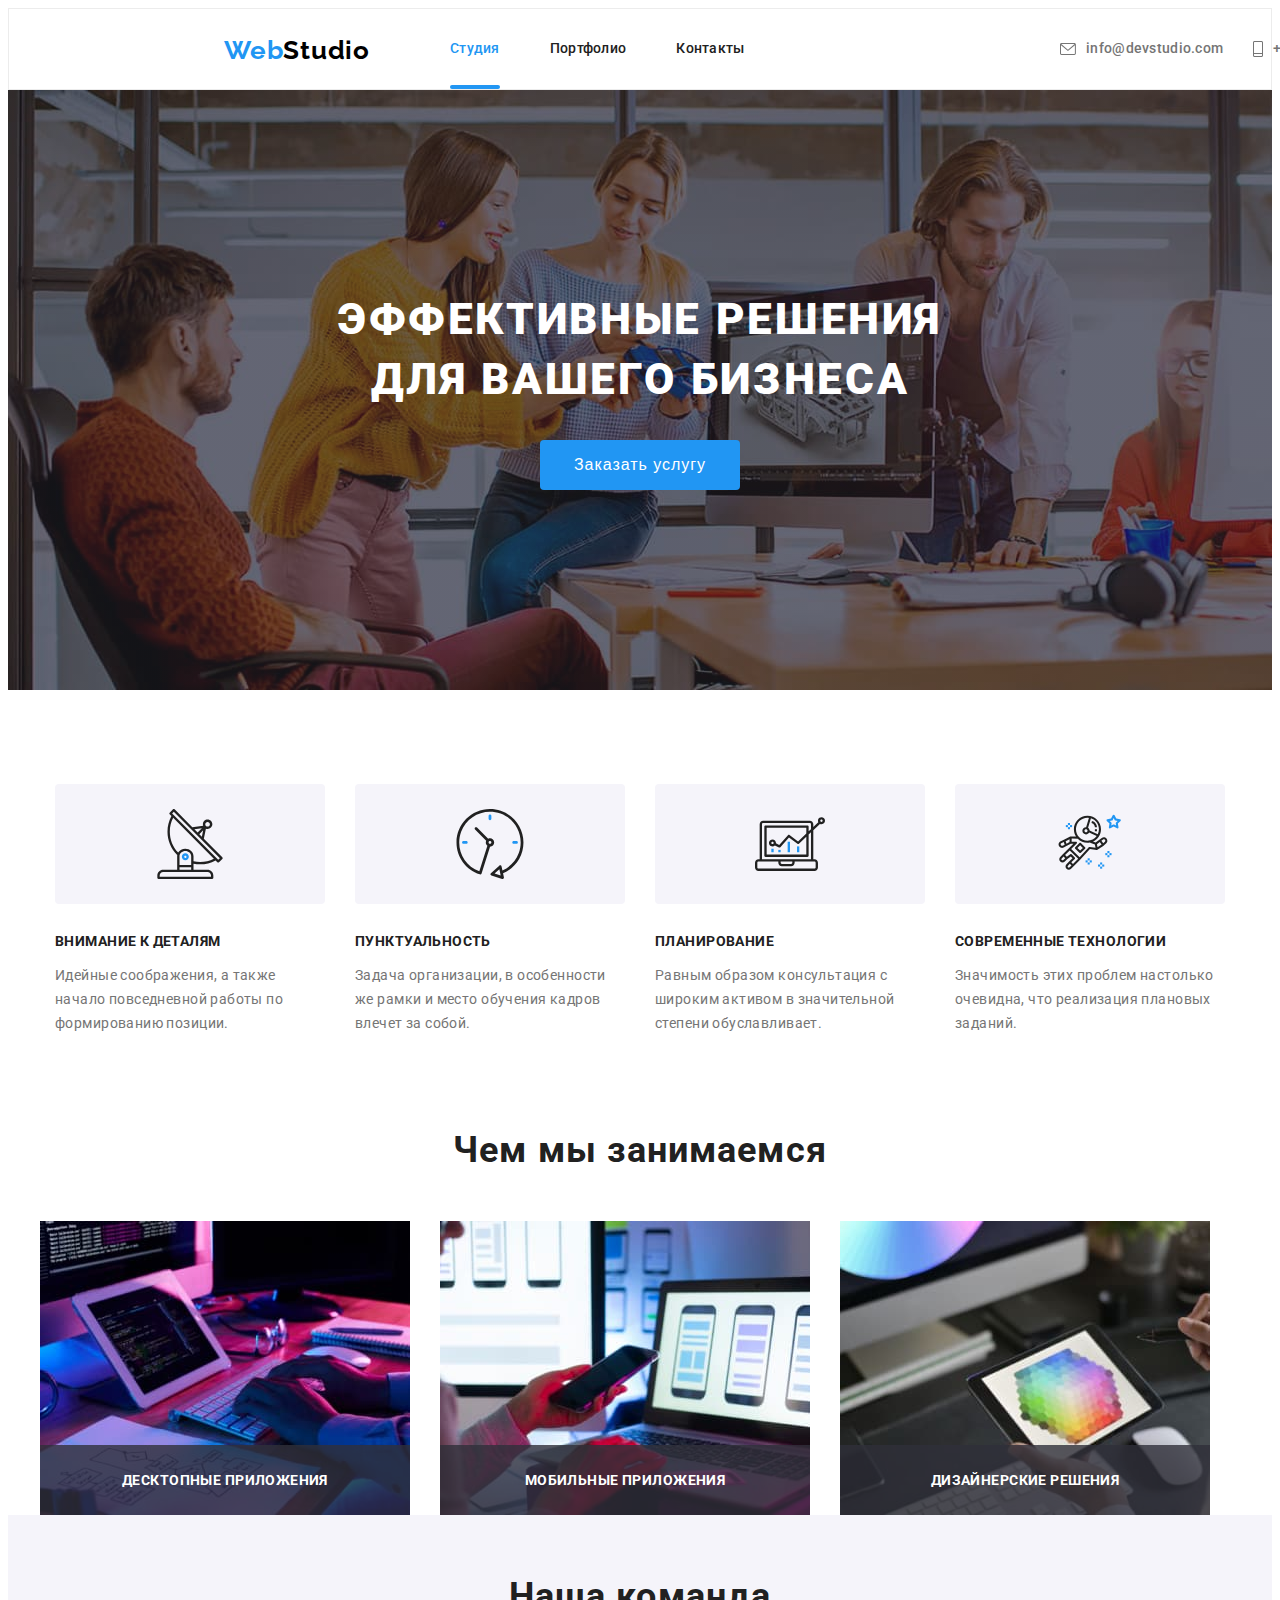
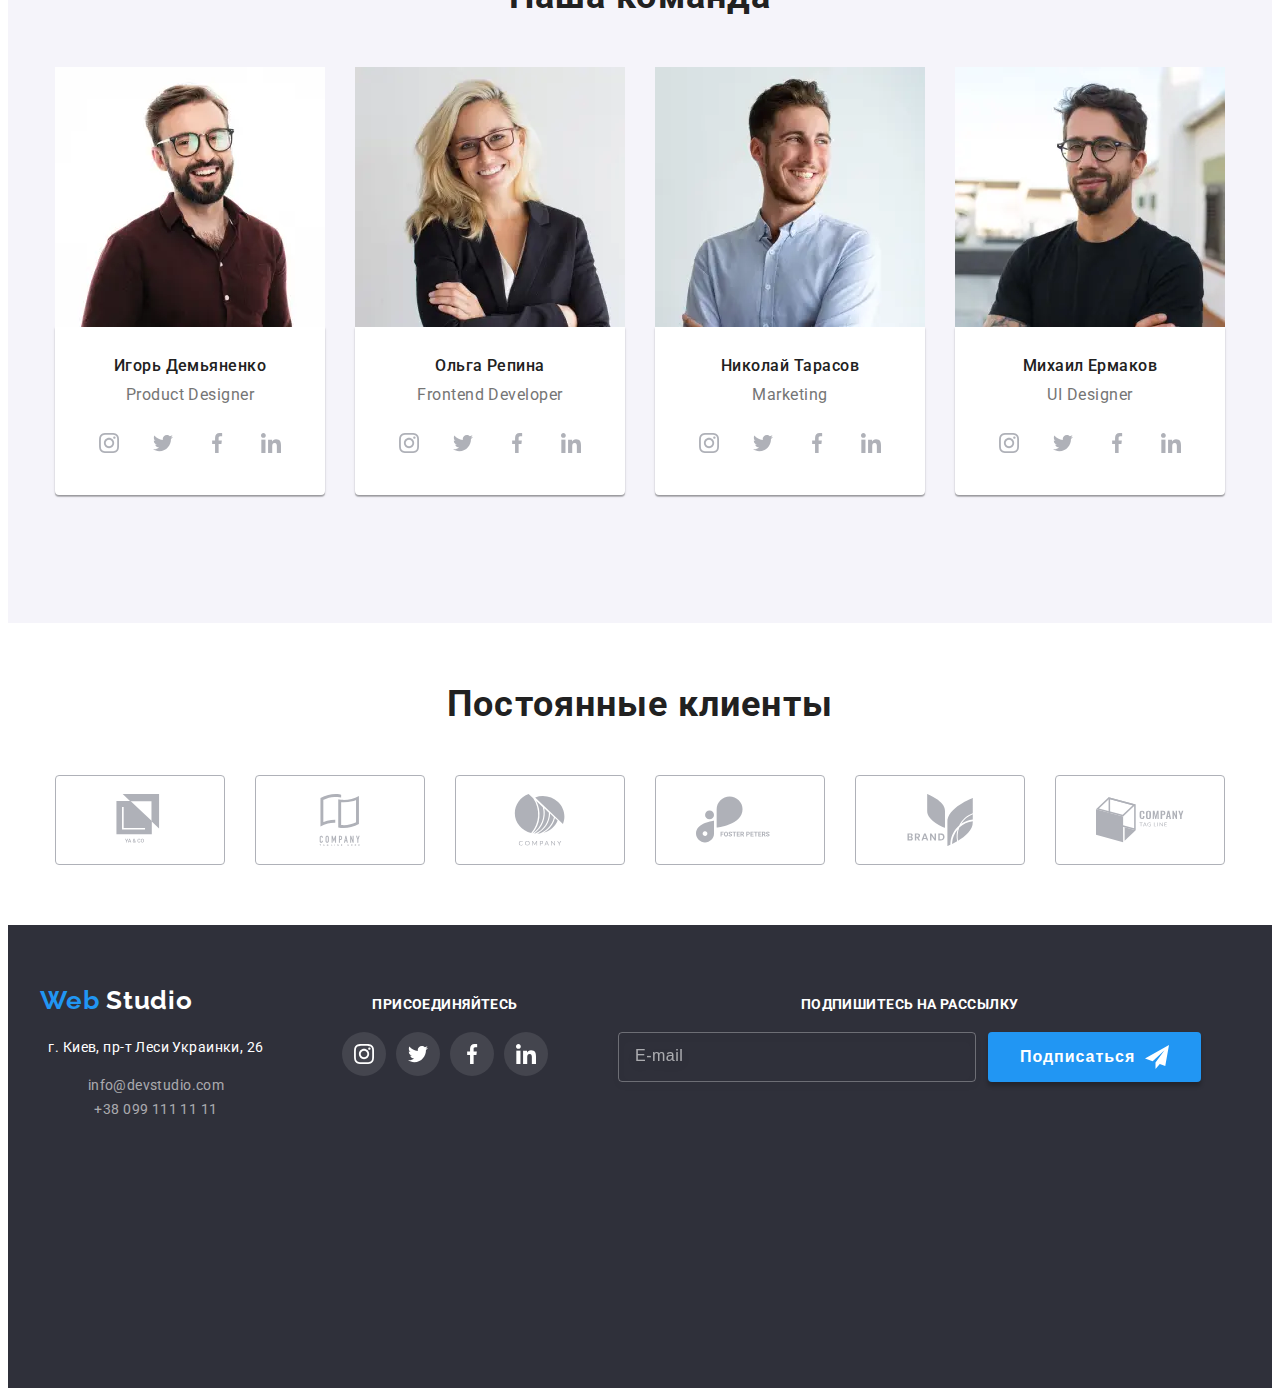
==== commit 3ee13625: "додає портфоліо" ====
--- a/index.html
+++ b/index.html
@@ -17,30 +17,31 @@
     <header class="page-header">
         <!--навігація сайтом-->
         <div class="container">
-            
+        
             <nav class="navigation">
-                <a href="./index.html" class="logo"><span class="web">Web</span>Studio</a>
+                <a href="./index.html" class="logo">
+                    <span class="web">Web</span>Studio</a>
                 <ul class="site-nav list">
                     <li class="nav-list-item"><a href="./index.html" class="link current">Студия</a></li>
                     <li class="nav-list-item"><a href="./portfolio.html" class="link ">Портфолио</a></li>
                     <li class="nav-list-item"><a href="" class="link">Контакты</a></li>
                 </ul>
-                
+        
             </nav>
-
             <button type="button" class="burger-btn" data-menu-button>
                 <svg class="burger-icon">
                     <use href="./images/spraite.svg#mobile-menu"></use>
                 </svg>
             </button>
         
+            <!--контакти-->
             <ul class="nav-adress list">
                 <li class="nav-adress-item">
                     <a href="mailto:info@devstudio.com" class="adress">
                         <svg class="mail-icon">
                             <use href="./images/spraite.svg#mail"></use>
                         </svg>
-                        info@devstudio.com</a>                 
+                        info@devstudio.com</a>
                 </li>
                 <li class="nav-adress-item">
                     <a href="tel:+380991111111" class="adress">
@@ -51,7 +52,6 @@
                 </li>
             </ul>
         </div>
-
         <div class="mobile-menu" data-menu>
             <button type="button" class="btn-close-modal" data-menu-close></button>
             <ul class="site-nav list">
@@ -477,10 +477,10 @@
                         <span class="studio">Studio</span></a>
                         <address class="footer-adress">
                         <p class="office-adress">г. Киев, пр-т Леси Украинки, 26</p>
-                        <ul class="footer-adress list">
-                            <li class="adress-item"><a href="mailto:info@devstudio.com" class="mail">
+                        <ul class="footer-adress-list list">
+                            <li class="adress-list-item"><a href="mailto:info@devstudio.com" class="mail">
                                     info@devstudio.com</a></li>
-                            <li class="adress-item"><a href="tel:+380991111111" class="phone-number">+38 099 111 11 11</a></li>
+                            <li class="adress-list-item"><a href="tel:+380991111111" class="phone-number">+38 099 111 11 11</a></li>
                         </ul>
                     </address>
                 </div>
--- a/css/main.min.css
+++ b/css/main.min.css
@@ -1,2 +1,2 @@
-:root{--logo-black-color: #000000;--primary-text-color: #757575;--background-section-color: #f5f4fa;--title-text-color: #212121;--input-border-color: rgba(21, 21, 21, 0.2);--accent-color: #2196f3;--category-text-background: rgba(33, 150, 243, 0.9);--primary-white-color: #ffffff;--footer-background-color: #2f303a;--works-discription-color: rgba(47, 48, 58, 0.8);--footer-adress-color: rgba(255, 255, 255, 0.6);--footer-input-border: rgba(255, 255, 255, 0.3);--header-line-color: #ececec;--border-line-color: #eeeeee;--content-team-shadow-v1: rgba(0, 0, 0, 20%);--content-team-shadow-v2: rgba(0, 0, 0, 14%);--content-team-shadow-v3: rgba(0, 0, 0, 12%);--hero-overlay-color: rgba(47, 48, 58, 40%);--social-icon-color: #afb1b8;--footer-social-icon: rgba(255, 255, 255, 10%);--backdrop-color: rgba(0, 0, 0, 0.2);--cheked-policy-border: rgba(33, 33, 33, 1);--message-text-color: rgba(117, 117, 117, 0.5);--placeholder-footer-text: rgba(255, 255, 255, 0.6);--sen-btn-bcg-color: #188ce8}.visually-hidden{position:absolute;clip:rect(1px, 1px, 1px, 1px);padding:0px;border:0px;height:1px;width:1px;overflow:hidden}html{box-sizing:border-box}*,*::after,*::before{box-sizing:inherit}body{color:var(--primary-text-color);font-family:Roboto, sans-serif}img{display:block}.container{margin-top:0px;margin-bottom:0px;margin-left:auto;margin-right:auto}@media screen and (min-width: 1200px){.container{padding:118px 15px}}@media screen and (min-width: 480px){.hero .container{width:480px;height:400px;padding:118px 60px}}@media screen and (min-width: 768px){.hero .container{width:738px;height:400px}}@media screen and (min-width: 1200px){.hero .container{width:1600px;height:600px;padding:200px 15px;margin-bottom:94px}}@media screen and (min-width: 480px){footer .container{width:480px;height:603px;padding:60px 15px}}@media screen and (min-width: 768px){footer .container{width:768px;height:463px;padding-top:60px;padding-bottom:60px;padding-left:76px;padding-right:76px;display:flex;flex-wrap:wrap}}@media screen and (min-width: 1200px){footer .container{align-items:baseline;padding-top:60px;padding-bottom:60px}}.page-header .container{display:flex;align-items:center}@media screen and (min-width: 480px){.page-header .container{width:480px;height:60px;padding:0;padding-left:15px;padding-right:15px}}@media screen and (min-width: 768px){.page-header .container{width:768px;height:80px;padding:0;padding-left:15px;padding-right:15px}}.portfolio .container{padding-top:94px;padding-bottom:94px}@media screen and (min-width: 1200px){.works .container{padding:0;width:1170px;height:386px;margin-left:auto;margin-right:auto;padding-bottom:94px}}@media screen and (min-width: 480px){.features .container{width:450px;height:994px;margin-left:auto;margin-right:auto;margin-top:60px;margin-bottom:60px}}@media screen and (min-width: 768px){.features .container{width:738px;height:507px;margin-left:auto;margin-right:auto;margin-top:60px;margin-bottom:60px}}@media screen and (min-width: 1200px){.features .container{width:1170px;height:251px;margin-left:auto;margin-right:auto;margin-top:94px;margin-bottom:94px;padding:0}}@media screen and (min-width: 480px){.team .container{width:480px;height:2761px;margin:0;padding:60px 15px}}@media screen and (min-width: 768px){.team .container{width:768px;height:1285px}}@media screen and (min-width: 1200px){.team .container{min-width:1200px;height:708px;margin-left:auto;margin-right:auto}}@media screen and (min-width: 480px){.client .container{width:450px;height:393px;margin:60px 15px;padding:0}}@media screen and (min-width: 768px){.client .container{width:738px;height:273px}}@media screen and (min-width: 1200px){.client .container{width:1170px;height:182px;margin-left:auto;margin-right:auto}}.list{padding:0px;margin:0px;list-style:none}.logo{display:inline-block;color:var(--logo-black-color);font-family:Raleway, sans-serif;letter-spacing:0.03em;text-decoration:none}@media screen and (min-width: 480px){.logo{font-weight:700px;font-size:24px;line-height:decimal-round(1.16667, 3)}}@media screen and (min-width: 1200px){.logo{font-weight:700px;font-size:26px;line-height:decimal-round(1.19231, 3);margin-right:93px;margin-top:24px}}.logo .web{color:var(--accent-color)}@media screen and (min-width: 480px){footer .logo{display:block;width:154px;margin-top:0px;margin-right:160px;margin-bottom:20px;margin-left:160px;padding:0}}@media screen and (min-width: 768px){footer .logo{width:142px;margin:0;margin-left:auto;margin-right:204px;margin-bottom:20px}}.page-header{border:1px solid var(--header-line-color)}@media screen and (min-width: 480px){.navigation{padding:0;width:134px;height:28px;margin-right:276px}}@media screen and (min-width: 768px){.navigation{padding:0;width:134px;margin-right:94px}}@media screen and (max-width: 768px){.burger-btn{display:none}}@media screen and (min-width: 480px){.burger-btn{display:block;background-color:transparent;border:none;padding:0;margin-top:10px;margin-bottom:10px}.burger-btn :hover,.burger-btn :focus{fill:var(--accent-color)}}.burger-icon{width:40px;height:40px;fill:var(--logo-black-color)}.mobile-menu{position:absolute;width:100%;max-width:480px;height:100vh;top:0;left:50%;transform:translateX(-50%) translateY(-100%);background-color:var(--primary-white-color);padding:48px 40px;transition:transform 250ms cubic-bezier(0.4, 0, 0.2, 1)}@media screen and (min-width: 480px){.mobile-menu .site-nav{display:block;margin:0;margin-left:auto;align-items:center}}.mobile-menu .link{color:var(--primary-text-color);font-weight:500;font-size:40px;line-height:1.175;letter-spacing:0.02em;text-decoration:none;transition-property:color;transition-duration:250ms;transition-timing-function:cubic-bezier(0.4, 0, 0.2, 1)}.mobile-menu .link:hover,.mobile-menu .link:focus{color:var(--accent-color)}@media screen and (max-width: 1199px){.mobile-menu .nav-adress{display:none}}@media screen and (min-width: 480px){.mobile-menu .nav-adress{display:block;margin:0;margin-top:300px;margin-left:auto;align-items:center}}.mobile-menu .nav-adress-item{font-weight:500;letter-spacing:0.02em;text-decoration:none;transition-property:color;transition-duration:250ms;transition-timing-function:cubic-bezier(0.4, 0, 0.2, 1)}.mobile-menu .nav-adress-item :first-child{margin-bottom:32px;font-size:34px;line-height:1.176;color:var(--accent-color)}.mobile-menu .nav-adress-item :last-child{font-size:24px;line-height:1.167;color:var(--primary-text-color)}@media screen and (max-width: 1199px){.mobile-menu .mobile-social-list{display:none}}@media screen and (min-width: 480px){.mobile-menu .mobile-social-list{display:flex;justify-content:start;margin:0;margin-top:64px;margin-left:auto;align-items:center}.mobile-menu .mobile-social-list :not(:last-child){margin-right:20px}:not(:first-child) .mobile-menu .mobile-social-list::after{display:block;content:"";width:22px;height:0px;border:1px solid rgba(33,33,33,0.2);transform:rotate(90deg)}}.mobile-menu .mobile-social-list-item{display:inline-block}.mobile-menu .mobile-social-link{color:var(--accent-color);text-decoration:none;font-weight:500;font-size:18px;line-height:1.222;letter-spacing:0.02em}.mobile-menu.is-open{transform:translateX(-50%) translateY(0%)}@media screen and (max-width: 1199px){.site-nav{display:none}}@media screen and (min-width: 480px){.link{font-size:40px;line-height:1.175;padding:0}}@media screen and (min-width: 1200px){.link{font-size:14px;line-height:1.14;display:block;padding-top:32px;padding-bottom:32px;color:var(--title-text-color);font-weight:500;letter-spacing:0.02em;text-decoration:none;cursor:pointer;transition-property:color;transition-duration:250ms;transition-timing-function:cubic-bezier(0.4, 0, 0.2, 1)}}.link :hover,.link :focus{color:var(--accent-color)}.link .current{color:var(--accent-color);padding-bottom:0px}@media screen and (min-width: 480px){.link :after{display:none}}@media screen and (min-width: 768px){.link :after{display:block;content:"";margin-top:28px;margin-bottom:0px;padding:0px;width:100%;height:4px;background:var(--accent-color);border-radius:2px}}@media screen and (min-width: 480px){.link::after{display:none}}@media screen and (min-width: 768px){.link::after{display:block;content:"";margin-top:28px;margin-bottom:0px;padding:0px;width:100%;height:4px;background:var(--accent-color);border-radius:2px}}@media screen and (min-width: 480px){.nav-list-item:not(:last-child){margin-bottom:32px}}@media screen and (min-width: 768px){.nav-list-item:not(:last-child){margin-right:50px}}@media screen and (max-width: 1199px){.nav-adress{display:none}}.adress{display:flex;align-items:center;color:var(--primary-text-color);font-weight:500;font-size:14px;line-height:1.14;letter-spacing:00.02em;text-decoration:none;transition-property:color;transition-duration:250ms;transition-timing-function:cubic-bezier(0.4, 0, 0.2, 1)}.adress:hover,.adress:focus{color:var(--accent-color)}.mail-icon{width:16px;height:12px;margin-right:10px;fill:var(--primary-text-color);transition-property:fill;transition-duration:250ms;transition-timing-function:cubic-bezier(0.4, 0, 0.2, 1)}@media screen and (max-width: 1199px){.mail-icon{display:none}}.nav-adress-item:hover .mail-icon,.nav-adress-item:focus .mail-icon{fill:var(--accent-color)}.tel-icon{width:10px;height:16px;margin-right:10px;fill:var(--primary-text-color);transition-property:fill;transition-duration:250ms;transition-timing-function:cubic-bezier(0.4, 0, 0.2, 1)}@media screen and (max-width: 1199px){.tel-icon{display:none}}.nav-adress-item:hover .tel-icon,.nav-adress-item:focus .tel-icon{fill:var(--accent-color)}.hero{text-align:center;margin-left:auto;margin-right:auto;background-image:linear-gradient(var(--hero-overlay-color), var(--hero-overlay-color)),url("../images/hero/hero-mobile@x1.jpg");background-repeat:no-repeat;background-size:cover}@media screen and (min-device-pixel-ratio: 2) and (min-width: 320px), screen and (min-resolution: 192dpi) and (min-width: 320px), screen and (min-resolution: 2dppx) and (min-width: 320px){.hero{background-image:linear-gradient(var(--hero-overlay-color), var(--hero-overlay-color)),url("../images/hero/hero-mobile@x2.jpg")}}@media screen and (min-width: 768px){.hero{background-image:linear-gradient(var(--hero-overlay-color), var(--hero-overlay-color)),url("../images/hero/hero-tablet@x1.jpg")}}@media screen and (min-device-pixel-ratio: 2) and (min-width: 768px), screen and (min-resolution: 192dpi) and (min-width: 768px), screen and (min-resolution: 2dppx) and (min-width: 768px){.hero{background-image:linear-gradient(var(--hero-overlay-color), var(--hero-overlay-color)),url("../images/hero/hero-tablet@x2.jpg")}}@media screen and (min-width: 1200px){.hero{background-image:linear-gradient(var(--hero-overlay-color), var(--hero-overlay-color)),url("../images/hero/hero-desktop@x1.jpg")}}@media screen and (min-device-pixel-ratio: 2) and (min-width: 1200px), screen and (min-resolution: 192dpi) and (min-width: 1200px), screen and (min-resolution: 2dppx) and (min-width: 1200px){.hero{height:600px;background-image:linear-gradient(var(--hero-overlay-color), var(--hero-overlay-color)),url("../images/hero/hero-desktop@x2.jpg")}}.hero-title{margin-top:0px;margin-bottom:30px;color:var(--primary-white-color);font-weight:900;font-size:26px;line-height:1.62;text-align:center;letter-spacing:0.06em;text-transform:uppercase}@media screen and (min-width: 1200px){.hero-title{font-weight:900;font-size:44px;line-height:1.36}}.hero-btn{display:inline-block;min-width:200px;height:50px;border:0;border-radius:4px;padding:10px 32px;color:var(--primary-white-color);background-color:var(--accent-color);font-weight:700px;font-size:16px;line-height:decimal-round(1.875, 3);letter-spacing:0.06em;text-decoration:none;cursor:pointer}.section-title{color:var(--title-text-color);font-weight:700px;font-size:36px;line-height:decimal-round(1.16667, 3);text-align:center;letter-spacing:0.03em}.client .section-title{margin-top:0px}@media screen and (min-width: 768px){.client .section-title{margin-bottom:30px}}@media screen and (min-width: 1200px){.client .section-title{margin-bottom:50px}}.team .section-title{padding-top:0px;margin-top:0px;margin-bottom:50px}.works .section-title{margin-top:0px;margin-bottom:50px}.features{padding:0px}.features .title{margin-top:0px;margin-bottom:0px;color:var(--primary-white-color)}.features .features-text{display:block;font-weight:400;font-size:14px;line-height:1.71;letter-spacing:0.03em}@media screen and (min-width: 768px){.features-list{display:flex;flex-wrap:wrap;align-items:flex-start}}@media screen and (min-width: 1200px){.features-list{flex-wrap:nowrap}}.features-list-item{max-width:450px;height:120px}.features-list-item:not(:last-child){margin-bottom:136px}@media screen and (min-width: 768px){.features-list-item{width:354px;margin-bottom:161px}.features-list-item:not(:nth-child(even)){margin-right:30px}}@media screen and (min-width: 1200px){.features-list-item{width:270px}.features-list-item:not(:last-child){margin-right:30px}}.features-list-icon{display:block;padding:25px 190px;margin-bottom:30px;background-color:var(--background-section-color);width:450px;height:120px;border-radius:4px}@media screen and (min-width: 768px){.features-list-icon{display:flex;align-items:center;justify-content:center;padding:25px 142px;width:354px}}@media screen and (min-width: 1200px){.features-list-icon{width:270px;padding:0}}.list-icon{width:70px;height:70px}.features-title{display:block;margin-left:105px;margin-right:105px;margin-top:0px;margin-bottom:10px;color:var(--title-text-color);font-weight:700;font-size:14px;line-height:1.14;letter-spacing:0.03em;text-transform:uppercase;text-align:center}@media screen and (min-width: 768px){.features-title{text-align:left;margin-left:0;margin-right:0}}@media screen and (max-width: 1199px){.works{display:none}}.works-list{display:flex;margin-left:-15px;margin-right:-15px}.works-list-item{margin-left:15px;margin-right:15px;max-width:370px}.work-thumb{position:relative}.work-discription{position:absolute;left:0;bottom:0;display:block;margin-top:0;margin-bottom:0;width:100%;height:70px;padding-top:28px;padding-bottom:28px;font-weight:700;font-size:14px;line-height:1.14;text-align:center;letter-spacing:0.03em;text-transform:uppercase;color:var(--primary-white-color);background-color:var(--works-discription-color)}.team{background-color:var(--background-section-color)}@media screen and (min-width: 768px){.team-list{display:flex;flex-wrap:wrap;align-items:flex-start}}@media screen and (min-width: 1200px){.team-list{flex-wrap:nowrap;justify-content:space-between;margin-left:auto;margin-right:auto}}@media screen and (min-width: 480px){.team-list-item{width:450px;height:622px}.team-list-item:not(:last-child){margin-bottom:30px}}@media screen and (min-width: 768px){.team-list-item{width:354px;height:536px}.team-list-item:not(:nth-child(even)){margin-right:30px;margin-bottom:30px}}@media screen and (min-width: 1200px){.team-list-item{width:270px;height:428px}.team-list-item:not(:last-child){margin-right:30px}}.team-member{margin-top:0px;margin-bottom:10px;color:var(--title-text-color);font-weight:500;font-size:16px;line-height:1.18;text-align:center;letter-spacing:0.03em}@media screen and (min-width: 768px){.team-member{margin-right:0}}.social-list{display:flex;justify-content:space-between}@media screen and (min-width: 480px){.social-list{width:206px;height:44px;padding:0;margin-left:auto;margin-right:auto}}.position{margin-top:0px;margin-bottom:16px;font-weight:400;font-size:16px;line-height:1.18;text-align:center;letter-spacing:0.03em}.social-list-link{display:flex;justify-content:center;align-items:center;width:44px;height:44px;background-color:#ffffff;border-radius:50%;transition-property:background-color;transition-duration:250ms;transition-timing-function:cubic-bezier(0.4, 0, 0.2, 1)}.social-list-link:hover,.social-list-link:focus{background-color:var(--accent-color)}.social-list-icon{width:20px;height:20px;fill:var(--social-icon-color);transition-property:fill;transition-duration:250ms;transition-timing-function:cubic-bezier(0.4, 0, 0.2, 1)}.social-list-link:hover .social-list-icon,.social-list-link:focus .social-list-icon{fill:var(--primary-white-color)}.team-list-content{padding-top:30px;padding-left:32px;padding-right:32px;background-color:var(--primary-white-color);border-radius:0px 0px 4px 4px;box-shadow:0px 2px 1px 0px var(--content-team-shadow-v1),0px 1px 1px 0px var(--content-team-shadow-v2),0px 1px 3px 0px var(--content-team-shadow-v3)}@media screen and (min-width: 480px){.team-list-content{padding-bottom:30px}}@media screen and (min-width: 480px){.client-list{display:flex;flex-wrap:wrap;align-items:flex-start}}@media screen and (min-width: 768px){.client-list{justify-content:center}}@media screen and (min-width: 480px){.client-list-item{width:210px;height:90px;margin:0}.client-list-item:not(:nth-child(even)){margin-right:30px;margin-bottom:30px}}@media screen and (min-width: 768px){.client-list-item{width:226px;margin-right:30px;margin-bottom:30px}.client-list-item:nth-child(3n){margin-right:0}.client-list-item:nth-child(n+4){margin-bottom:0}}@media screen and (min-width: 1200px){.client-list-item{justify-content:center;align-items:center;width:170px;height:90px}.client-list-item:not(:last-child){margin-right:30px}}.client-list-link{border:1px solid var(--social-icon-color);border-radius:4px;display:flex;justify-content:center;align-items:center;width:100%;height:100%;transition-property:border;transition-duration:250ms;transition-timing-function:cubic-bezier(0.4, 0, 0.2, 1)}.client-list-link:hover,.client-list-link:focus{border:1px solid var(--accent-color)}.client-list-icon{max-width:88px;max-height:52px;fill:var(--social-icon-color);transition-property:fill;transition-duration:250ms;transition-timing-function:cubic-bezier(0.4, 0, 0.2, 1)}.client-list-link:hover .client-list-icon,.client-list-link:focus .client-list-icon{fill:var(--accent-color)}footer{background-color:var(--footer-background-color)}footer .studio{color:var(--primary-white-color)}footer .title{margin-top:0;margin-bottom:20px;font-weight:700;font-size:14px;line-height:1.142;letter-spacing:0.03em;text-transform:uppercase;color:var(--primary-white-color)}@media screen and (min-width: 480px){footer .title{display:block;text-align:center}}@media screern and (min-width: 480px){.adress-bar{margin-right:auto;margin-left:auto;align-content:center}}@media screern and (min: width 768px){.adress-bar{margin-right:76px}}.footer-adress{color:var(--primary-white-color);font-weight:400;font-style:normal;font-size:14px;line-height:1.71;letter-spacing:0.03em;text-decoration:none;display:block}@media screen and (min-width: 480px){.footer-adress{text-align:center;margin-bottom:60px}}@media screen and (min-width: 768px){.footer-adress{width:232px;margin-right:165px}}.office-adress{margin-top:0px;margin-bottom:9px}.adress-item:not(:last-child){margin-bottom:9px}.mail,.phone-number{color:var(--footer-adress-color);font-weight:400;font-size:14px;font-style:normal;line-height:1.71;letter-spacing:0.03em;text-decoration:none}.socail-bar{align-content:center}.socialbar-list{display:flex;justify-content:center}@media screen and (min-width: 480px){.socialbar-list{margin-left:auto;margin-right:auto;margin-bottom:60px}}.socialbar-list-item{display:flex;justify-content:center;align-items:center;width:44px;height:44px;background-color:var(--footer-social-icon);border-radius:50%}footer .socialbar-list-item:not(:last-child){margin-right:10px}.socialbar-list-link{display:flex;justify-content:center;align-items:center;width:44px;height:44px;border-radius:50%;transition-property:background-color;transition-duration:250ms;transition-timing-function:cubic-bezier(0.4, 0, 0.2, 1)}.socialbar-list-link:hover,.socialbar-list-link:focus{background-color:var(--accent-color)}.socialbar-list-icon{width:20px;height:20px;fill:var(--primary-white-color)}@media screen and (min-width: 480px){.footer-form-mail{display:flex;flex-wrap:wrap;margin-left:auto;margin-right:auto}}.footer-form-input{display:inline-block;border:1px solid var(--footer-input-border);background-color:rgba(255,255,255,0);box-sizing:border-box;filter:drop-shadow(0px 4px 4px rgba(0,0,0,0.15));border-radius:4px;color:var(--primary-white-color)}@media screen and (min-width: 480px){.footer-form-input{margin-left:auto;margin-right:auto;width:450px;height:50px;margin-bottom:20px}}.footer-form-input::placeholder{display:flex;align-items:center;font-weight:400;font-size:16px;line-height:1.25;letter-spacing:0.03em;color:var(--placeholder-footer-text)}.footer-form-btn{display:flex;align-self:center;align-items:center;min-width:200px;height:50px;border:0;border-radius:4px;padding:10px 32px;color:var(--primary-white-color);background-color:var(--accent-color);font-weight:700;font-size:16px;line-height:1.87;letter-spacing:0.06em;text-decoration:none;cursor:pointer;box-shadow:0px 4px 4px rgba(0,0,0,0.25)}@media screen and (min-width: 480px){.footer-form-btn{margin-left:auto;margin-right:auto}}.footer-form-btn span{display:block;margin-right:10px}.footer-form-btn svg{width:24px;height:24px}.backdrop{position:fixed;top:0;left:0;width:100%;height:100%;background-color:var(--backdrop-color);transition:all 250ms cubic-bezier(0.4, 0, 0.2, 1)}.modal{position:absolute;left:50%;top:50%;transform:translate(-50%, -50%);width:528px;height:581px;padding:40px;background:var(--primary-white-color);box-shadow:0px 1px 3px var(--content-team-shadow-v3),0px 1px 1px var(--content-team-shadow-v2),0px 2px 1px var(--content-team-shadow-v1);border-radius:4px}.is-hidden{opacity:0;visibility:hidden;pointer-events:none}.btn-close-modal{position:absolute;top:8px;right:8px;width:30px;height:30px;border:0;border-radius:50%;background-image:url("../images/modal/close.svg");cursor:pointer;transition:background-image 250ms cubic-bezier(0.4, 0, 0.2, 1)}.btn-close-modal:hover,.btn-close-modal:focus{background-image:url("../images/modal/close-hover.svg")}.contact-form{padding:0px;margin-top:0px;display:flex;flex-direction:column}.contact-form-title{margin-top:0;margin-bottom:12px;width:100%;font-weight:700;font-size:20px;line-height:1.15;text-align:center;letter-spacing:0.03em;color:var(--title-text-color)}.contact-form-lable{display:inline-block;width:100%;font-weight:400;font-size:12px;line-height:1.167;letter-spacing:0.01em;color:var(--primary-text-color)}.contact-form-input{display:block;margin-top:4px;margin-bottom:10px;padding-left:40px;width:100%;height:40px;border:1px solid var(--input-border-color);box-sizing:border-box;border-radius:4px;transition:border 250ms cubic-bezier(0.4, 0, 0.2, 1)}.contact-form-input:focus{outline:none;border:1px solid var(--accent-color)}.contact-form-icon{position:relative;width:18px;height:18px;position:absolute;top:50%;left:12px;transform:translateY(-50%);display:block;transition:fill 250ms cubic-bezier(0.4, 0, 0.2, 1)}.contact-form-input:focus+.contact-form-icon{fill:var(--accent-color)}.contact-form-input-wrapper{display:block;position:relative}.contact-form-message{margin-bottom:20px;padding-top:12px;padding-right:16px;padding-bottom:12px;padding-left:16px;width:100%;height:120px;resize:none;border:1px solid var(--input-border-color);box-sizing:border-box;border-radius:4px;font-weight:400;font-size:12px;line-height:1.167;letter-spacing:0.01em;transition:border-color 250ms cubic-bezier(0.4, 0, 0.2, 1)}.contact-form-message::placeholder{color:var(--message-text-color)}.contact-form-message:focus{outline:none;border-color:var(--accent-color)}.contact-form-label-policy{display:flex;align-items:center;font-weight:400;font-size:14px;line-height:1.714;letter-spacing:0.03em;color:var(--primary-text-color)}.contact-form-label-policy::before{display:inline-block;margin-left:14px;width:16px;height:15px;border:1px solid #000;border-radius:2px;content:"";margin-right:8px;transition:border background-image 250ms cubic-bezier(0.4, 0, 0.2, 1)}.contact-form-check-policy:checked+.contact-form-label-policy::before{border:0;background-image:url("../images/modal/icon-check.svg")}.contact-form-label-policy span{margin-right:5px}.contact-form-label-policy a{color:var(--accent-color)}.contact-form-btn{margin-top:30px;align-self:center;min-width:200px;height:50px;border:0;border-radius:4px;padding:10px 32px;color:var(--primary-white-color);background-color:var(--accent-color);font-weight:700;font-size:16px;line-height:1.87;letter-spacing:0.06em;text-decoration:none;cursor:pointer;box-shadow:0px 4px 4px rgba(0,0,0,0.25)}.contact-form-btn:hover,.contact-form-btn:focus{background-color:var(--sen-btn-bcg-color)}
+:root{--logo-black-color: #000000;--primary-text-color: #757575;--background-section-color: #f5f4fa;--title-text-color: #212121;--input-border-color: rgba(21, 21, 21, 0.2);--accent-color: #2196f3;--category-text-background: rgba(33, 150, 243, 0.9);--primary-white-color: #ffffff;--footer-background-color: #2f303a;--works-discription-color: rgba(47, 48, 58, 0.8);--footer-adress-color: rgba(255, 255, 255, 0.6);--footer-input-border: rgba(255, 255, 255, 0.3);--header-line-color: #ececec;--border-line-color: #eeeeee;--content-team-shadow-v1: rgba(0, 0, 0, 20%);--content-team-shadow-v2: rgba(0, 0, 0, 14%);--content-team-shadow-v3: rgba(0, 0, 0, 12%);--hero-overlay-color: rgba(47, 48, 58, 40%);--social-icon-color: #afb1b8;--footer-social-icon: rgba(255, 255, 255, 10%);--backdrop-color: rgba(0, 0, 0, 0.2);--cheked-policy-border: rgba(33, 33, 33, 1);--message-text-color: rgba(117, 117, 117, 0.5);--placeholder-footer-text: rgba(255, 255, 255, 0.6);--sen-btn-bcg-color: #188ce8}.visually-hidden{position:absolute;clip:rect(1px, 1px, 1px, 1px);padding:0px;border:0px;height:1px;width:1px;overflow:hidden}html{box-sizing:border-box}*,*::after,*::before{box-sizing:inherit}body{color:var(--primary-text-color);font-family:Roboto, sans-serif}img{display:block}.container{margin-top:0px;margin-bottom:0px}@media screen and (min-width: 1200px){.container{padding:118px 15px}}@media screen and (min-width: 480px){.hero .container{width:480px;height:400px;padding:118px 60px}}@media screen and (min-width: 768px){.hero .container{width:738px;height:400px}}@media screen and (min-width: 1200px){.hero .container{width:1200px;height:600px;margin:0;margin-left:auto;margin-right:auto;padding:200px 15px;margin-bottom:94px}}@media screen and (min-width: 480px){footer .container{width:480px;height:603px;padding:60px 15px}}@media screen and (min-width: 768px){footer .container{width:768px;height:463px;padding-top:60px;padding-bottom:60px;padding-left:76px;padding-right:76px;display:flex;flex-wrap:wrap}}@media screen and (min-width: 1200px){footer .container{min-width:1200px;display:flex;align-items:baseline;margin:0;margin-left:auto;margin-right:auto;padding:0;padding-top:60px;padding-bottom:60px}}.page-header .container{display:flex;align-items:center}@media screen and (min-width: 480px){.page-header .container{width:480px;height:60px;padding:0;padding-left:15px;padding-right:15px}}@media screen and (min-width: 768px){.page-header .container{width:768px;height:80px;padding:0;padding-left:15px;padding-right:15px}}@media screen and (min-width: 1200px){.page-header .container{min-width:1600px;height:80px;padding:0;padding-left:215px;padding-right:215px}}@media screen and (min-width: 480px){.portfolio .container{width:480px;padding-left:15px;padding-top:60px;padding-right:15px;padding-bottom:60px}}@media screen and (min-width: 1200px){.portfolio .container{padding-top:94px;padding-bottom:94px}}@media screen and (min-width: 1200px){.works .container{width:1200px;height:386px;margin:0;margin-left:auto;margin-right:auto;padding:0;padding-bottom:94px}}@media screen and (min-width: 480px){.features .container{width:450px;height:994px;margin-left:auto;margin-right:auto;margin-top:60px;margin-bottom:60px}}@media screen and (min-width: 768px){.features .container{width:738px;height:507px;margin-left:auto;margin-right:auto;margin-top:60px;margin-bottom:60px}}@media screen and (min-width: 1200px){.features .container{min-width:1170px;height:251px;margin-left:auto;margin-right:auto;margin-top:94px;margin-bottom:94px;padding:0}}@media screen and (min-width: 480px){.team .container{width:480px;height:2761px;margin:0;padding:60px 15px}}@media screen and (min-width: 768px){.team .container{width:768px;height:1285px}}@media screen and (min-width: 1200px){.team .container{min-width:1200px;height:708px;margin-left:auto;margin-right:auto}}@media screen and (min-width: 480px){.client .container{width:450px;height:393px;margin:60px 15px;padding:0}}@media screen and (min-width: 768px){.client .container{width:738px;height:273px}}@media screen and (min-width: 1200px){.client .container{min-width:1170px;height:182px;margin-left:auto;margin-right:auto}}.list{padding:0px;margin:0px;list-style:none}.logo{display:inline-block;color:var(--logo-black-color);font-family:Raleway, sans-serif;letter-spacing:0.03em;text-decoration:none}@media screen and (min-width: 480px){.logo{font-weight:700px;font-size:24px;line-height:decimal-round(1.16667, 3)}}@media screen and (min-width: 768px){.logo{margin-right:80px}}@media screen and (min-width: 1200px){.logo{font-weight:bold;font-size:26px;line-height:31px;letter-spacing:0.03em}}.logo .web{color:var(--accent-color)}@media screen and (min-width: 480px){footer .logo{display:block;width:154px;margin-top:0px;margin-right:160px;margin-bottom:20px;margin-left:160px;padding:0}}@media screen and (min-width: 768px){footer .logo{width:142px;margin:0;margin-left:auto;margin-right:204px;margin-bottom:20px}}@media screen and (min-width: 1200px){footer .logo{margin:0;width:160px;margin-bottom:20px}}.page-header{border:1px solid var(--header-line-color)}@media screen and (min-width: 480px){.navigation{padding:0;width:134px;height:28px;margin-right:276px}}@media screen and (min-width: 768px){.navigation{display:flex;padding:0;margin-right:94px}}@media screen and (min-width: 1200px){.navigation{display:flex;padding:0}}@media screen and (min-width: 480px){.burger-btn{display:block;background-color:transparent;border:none;padding:0;margin-top:10px;margin-bottom:10px}.burger-btn :hover,.burger-btn :focus{fill:var(--accent-color)}}@media screen and (min-width: 767px){.burger-btn{display:none}}.burger-icon{width:40px;height:40px;fill:var(--logo-black-color)}@media screen and (min-width: 480px){.mobile-menu{position:absolute;width:100%;max-width:480px;height:100vh;top:0;left:50%;transform:translateX(-50%) translateY(-100%);background-color:var(--primary-white-color);padding:48px 40px;transition:transform 250ms cubic-bezier(0.4, 0, 0.2, 1)}}@media screen and (min-width: 768px){.mobile-menu{display:none}}@media screen and (min-width: 480px){.mobile-menu .site-nav{display:block;margin:0;margin-left:auto;align-items:center}}@media screen and (min-width: 768px){.mobile-menu .site-nav{display:none}}.mobile-menu .link{color:var(--primary-text-color);font-weight:500;font-size:40px;line-height:1.175;letter-spacing:0.02em;text-decoration:none;transition-property:color;transition-duration:250ms;transition-timing-function:cubic-bezier(0.4, 0, 0.2, 1)}.mobile-menu .link:hover,.mobile-menu .link:focus{color:var(--accent-color)}@media screen and (max-width: 1199px){.mobile-menu .nav-adress{display:none}}@media screen and (min-width: 480px){.mobile-menu .nav-adress{display:block;margin:0;margin-top:300px;margin-left:auto;align-items:center}}.mobile-menu .nav-adress-item{font-weight:500px;letter-spacing:0.02em;text-decoration:none;transition-property:color;transition-duration:250ms;transition-timing-function:cubic-bezier(0.4, 0, 0.2, 1)}.mobile-menu .nav-adress-item :first-child{margin-bottom:32px;font-size:34px;line-height:1.176;color:var(--accent-color)}.mobile-menu .nav-adress-item :last-child{font-size:24px;line-height:1.167;color:var(--primary-text-color)}@media screen and (max-width: 1199px){.mobile-menu .mobile-social-list{display:none}}@media screen and (min-width: 480px){.mobile-menu .mobile-social-list{display:flex;justify-content:start;margin:0;margin-top:64px;margin-left:auto;align-items:center}.mobile-menu .mobile-social-list :not(:last-child){margin-right:20px}.mobile-menu .mobile-social-list:not(:first-child)::after{content:"";margin-left:10px;width:22px;height:0px;left:0;top:0;border:1px solid rgba(33,33,33,0.2);transform:rotate(90deg)}}.mobile-menu .mobile-social-list-item{display:inline-block}.mobile-menu .mobile-social-link{color:var(--accent-color);text-decoration:none;font-weight:500;font-size:18px;line-height:1.222;letter-spacing:0.02em}.mobile-menu.is-open{transform:translateX(-50%) translateY(0%)}@media screen and (max-width: 1199px){.site-nav{display:none}}@media screen and (min-width: 768px){.site-nav{display:flex;margin-right:80px;align-items:center;text-align:center;letter-spacing:0.02em;font-weight:500}}@media screen and (min-width: 480px){.site-nav .link{font-size:40px;line-height:1.175;padding:0}}@media screen and (min-width: 768px){.site-nav .link{display:block;padding-top:32px;padding-bottom:32px;color:var(--title-text-color);font-weight:500;font-size:14px;line-height:1.14;letter-spacing:0.02em;text-decoration:none;cursor:pointer;transition-property:color;transition-duration:250ms;transition-timing-function:cubic-bezier(0.4, 0, 0.2, 1)}.site-nav .link:hover,.site-nav .link:focus{color:var(--accent-color)}.site-nav .link.current{color:var(--accent-color);padding-bottom:0px}.site-nav .link.current::after{display:block;content:"";margin-top:28px;margin-bottom:0px;padding:0px;width:100%;height:4px;background:var(--accent-color);border-radius:2px}}@media screen and (min-width: 768px){.nav-list-item:not(:last-child){margin-right:50px}}@media screen and (max-width: 1199px){.nav-adress{display:none}}@media screen and (min-width: 768px){.nav-adress{display:block;margin-left:auto}}@media screen and (min-width: 1200px){.nav-adress{display:flex;align-items:center;text-align:center;justify-content:baseline}}.nav-adress .adress{display:flex;align-items:center;color:var(--primary-text-color);font-weight:500;letter-spacing:0.02em;text-decoration:none;transition-property:color;transition-duration:250ms;transition-timing-function:cubic-bezier(0.4, 0, 0.2, 1)}@media screen and (min-width: 768px){.nav-adress .adress{font-size:12px;line-height:1.14}}@media screen and (min-width: 1200px){.nav-adress .adress{display:flex;align-items:center;color:var(--primary-text-color);font-weight:500;font-size:14px;line-height:1.14;letter-spacing:00.02em;text-decoration:none;transition-property:color;transition-duration:250ms;transition-timing-function:cubic-bezier(0.4, 0, 0.2, 1)}.nav-adress .adress:hover,.nav-adress .adress:focus{color:var(--accent-color)}}.nav-adress .adress:hover,.nav-adress .adress:focus{color:var(--accent-color)}@media screen and (min-width: 768px){.nav-adress .nav-adress-item:not(:last-child){margin-bottom:10px}}@media screen and (min-width: 1200px){.nav-adress .nav-adress-item:not(:last-child){margin-right:30px;margin-bottom:0}}.nav-adress .mail-icon{width:16px;height:12px;margin-right:10px;fill:var(--primary-text-color);transition-property:fill;transition-duration:250ms;transition-timing-function:cubic-bezier(0.4, 0, 0.2, 1)}@media screen and (max-width: 1199px){.nav-adress .mail-icon{display:none}}@media screen and (min-width: 768px){.nav-adress .mail-icon{display:block}}@media screen and (min-width: 1200px){.nav-adress .mail-icon{display:block}}.nav-adress-item:hover .nav-adress .mail-icon,.nav-adress-item:focus .nav-adress .mail-icon{fill:var(--accent-color)}.nav-adress .tel-icon{width:10px;height:16px;margin-right:10px;fill:var(--primary-text-color);transition-property:fill;transition-duration:250ms;transition-timing-function:cubic-bezier(0.4, 0, 0.2, 1)}@media screen and (max-width: 1199px){.nav-adress .tel-icon{display:none}}@media screen and (min-width: 768px){.nav-adress .tel-icon{display:block}}@media screen and (min-width: 1200px){.nav-adress .tel-icon{display:block}}.nav-adress-item:hover .nav-adress .tel-icon,.nav-adress-item:focus .nav-adress .tel-icon{fill:var(--accent-color)}.hero{text-align:center;margin-left:auto;margin-right:auto;background-image:linear-gradient(var(--hero-overlay-color), var(--hero-overlay-color)),url("../images/hero/hero-mobile@x1.jpg");background-repeat:no-repeat;background-size:cover}@media screen and (min-device-pixel-ratio: 2) and (min-width: 320px), screen and (min-resolution: 192dpi) and (min-width: 320px), screen and (min-resolution: 2dppx) and (min-width: 320px){.hero{background-image:linear-gradient(var(--hero-overlay-color), var(--hero-overlay-color)),url("../images/hero/hero-mobile@x2.jpg")}}@media screen and (min-width: 768px){.hero{background-image:linear-gradient(var(--hero-overlay-color), var(--hero-overlay-color)),url("../images/hero/hero-tablet@x1.jpg")}}@media screen and (min-device-pixel-ratio: 2) and (min-width: 768px), screen and (min-resolution: 192dpi) and (min-width: 768px), screen and (min-resolution: 2dppx) and (min-width: 768px){.hero{background-image:linear-gradient(var(--hero-overlay-color), var(--hero-overlay-color)),url("../images/hero/hero-tablet@x2.jpg")}}@media screen and (min-width: 1200px){.hero{background-image:linear-gradient(var(--hero-overlay-color), var(--hero-overlay-color)),url("../images/hero/hero-desktop@x1.jpg")}}@media screen and (min-device-pixel-ratio: 2) and (min-width: 1200px), screen and (min-resolution: 192dpi) and (min-width: 1200px), screen and (min-resolution: 2dppx) and (min-width: 1200px){.hero{height:600px;background-image:linear-gradient(var(--hero-overlay-color), var(--hero-overlay-color)),url("../images/hero/hero-desktop@x2.jpg")}}.hero-title{margin-top:0px;margin-bottom:30px;color:var(--primary-white-color);font-weight:900;font-size:26px;line-height:1.62;text-align:center;letter-spacing:0.06em;text-transform:uppercase}@media screen and (min-width: 1200px){.hero-title{font-weight:900;font-size:44px;line-height:1.36}}.hero-btn{display:inline-block;min-width:200px;height:50px;border:0;border-radius:4px;padding:10px 32px;color:var(--primary-white-color);background-color:var(--accent-color);font-weight:700px;font-size:16px;line-height:decimal-round(1.875, 3);letter-spacing:0.06em;text-decoration:none;cursor:pointer}.section-title{color:var(--title-text-color);font-weight:700px;font-size:36px;line-height:decimal-round(1.16667, 3);text-align:center;letter-spacing:0.03em}.client .section-title{margin-top:0px}@media screen and (min-width: 768px){.client .section-title{margin-bottom:30px}}@media screen and (min-width: 1200px){.client .section-title{margin-bottom:50px}}.team .section-title{padding-top:0px;margin-top:0px;margin-bottom:50px}.works .section-title{margin-top:0px;margin-bottom:50px}.features{padding:0px}.features .title{margin-top:0px;margin-bottom:0px;color:var(--primary-white-color)}.features .features-text{display:block;font-weight:400;font-size:14px;line-height:1.71;letter-spacing:0.03em}@media screen and (min-width: 768px){.features-list{display:flex;flex-wrap:wrap;align-items:flex-start}}@media screen and (min-width: 1200px){.features-list{flex-wrap:nowrap}}.features-list-item{max-width:450px;height:120px}.features-list-item:not(:last-child){margin-bottom:136px}@media screen and (min-width: 768px){.features-list-item{width:354px;margin-bottom:161px}.features-list-item:not(:nth-child(even)){margin-right:30px}}@media screen and (min-width: 1200px){.features-list-item{width:270px}.features-list-item:not(:last-child){margin-right:30px}}.features-list-icon{display:block;padding:25px 190px;margin-bottom:30px;background-color:var(--background-section-color);width:450px;height:120px;border-radius:4px}@media screen and (min-width: 768px){.features-list-icon{display:flex;align-items:center;justify-content:center;padding:25px 142px;width:354px}}@media screen and (min-width: 1200px){.features-list-icon{width:270px;padding:0}}.list-icon{width:70px;height:70px}.features-title{display:block;margin-left:105px;margin-right:105px;margin-top:0px;margin-bottom:10px;color:var(--title-text-color);font-weight:700;font-size:14px;line-height:1.14;letter-spacing:0.03em;text-transform:uppercase;text-align:center}@media screen and (min-width: 768px){.features-title{text-align:left;margin-left:0;margin-right:0}}@media screen and (max-width: 1199px){.works{display:none}}.works-list{display:flex;margin-left:-15px;margin-right:-15px}.works-list-item{margin-left:15px;margin-right:15px;max-width:370px}.work-thumb{position:relative}.work-discription{position:absolute;left:0;bottom:0;display:block;margin-top:0;margin-bottom:0;width:100%;height:70px;padding-top:28px;padding-bottom:28px;font-weight:700;font-size:14px;line-height:1.14;text-align:center;letter-spacing:0.03em;text-transform:uppercase;color:var(--primary-white-color);background-color:var(--works-discription-color)}.team{background-color:var(--background-section-color)}@media screen and (min-width: 768px){.team-list{display:flex;flex-wrap:wrap;align-items:flex-start}}@media screen and (min-width: 1200px){.team-list{flex-wrap:nowrap;justify-content:space-between;margin-left:auto;margin-right:auto}}@media screen and (min-width: 480px){.team-list-item{width:450px;height:622px}.team-list-item:not(:last-child){margin-bottom:30px}}@media screen and (min-width: 768px){.team-list-item{width:354px;height:536px}.team-list-item:not(:nth-child(even)){margin-right:30px;margin-bottom:30px}}@media screen and (min-width: 1200px){.team-list-item{width:270px;height:428px}.team-list-item:not(:last-child){margin-right:30px}}.team-member{margin-top:0px;margin-bottom:10px;color:var(--title-text-color);font-weight:500;font-size:16px;line-height:1.18;text-align:center;letter-spacing:0.03em}@media screen and (min-width: 768px){.team-member{margin-right:0}}.social-list{display:flex;justify-content:space-between}@media screen and (min-width: 480px){.social-list{width:206px;height:44px;padding:0;margin-left:auto;margin-right:auto}}.position{margin-top:0px;margin-bottom:16px;font-weight:400;font-size:16px;line-height:1.18;text-align:center;letter-spacing:0.03em}.social-list-link{display:flex;justify-content:center;align-items:center;width:44px;height:44px;background-color:#ffffff;border-radius:50%;transition-property:background-color;transition-duration:250ms;transition-timing-function:cubic-bezier(0.4, 0, 0.2, 1)}.social-list-link:hover,.social-list-link:focus{background-color:var(--accent-color)}.social-list-icon{width:20px;height:20px;fill:var(--social-icon-color);transition-property:fill;transition-duration:250ms;transition-timing-function:cubic-bezier(0.4, 0, 0.2, 1)}.social-list-link:hover .social-list-icon,.social-list-link:focus .social-list-icon{fill:var(--primary-white-color)}.team-list-content{padding-top:30px;padding-left:32px;padding-right:32px;background-color:var(--primary-white-color);border-radius:0px 0px 4px 4px;box-shadow:0px 2px 1px 0px var(--content-team-shadow-v1),0px 1px 1px 0px var(--content-team-shadow-v2),0px 1px 3px 0px var(--content-team-shadow-v3)}@media screen and (min-width: 480px){.team-list-content{padding-bottom:30px}}@media screen and (min-width: 480px){.client-list{display:flex;flex-wrap:wrap;align-items:flex-start}}@media screen and (min-width: 768px){.client-list{justify-content:center}}@media screen and (min-width: 480px){.client-list-item{width:210px;height:90px;margin:0}.client-list-item:not(:nth-child(even)){margin-right:30px;margin-bottom:30px}}@media screen and (min-width: 768px){.client-list-item{width:226px;margin-right:30px;margin-bottom:30px}.client-list-item:nth-child(3n){margin-right:0}.client-list-item:nth-child(n+4){margin-bottom:0}}@media screen and (min-width: 1200px){.client-list-item{justify-content:center;align-items:center;width:170px;height:90px}.client-list-item:not(:last-child){margin-right:30px}}.client-list-link{border:1px solid var(--social-icon-color);border-radius:4px;display:flex;justify-content:center;align-items:center;width:100%;height:100%;transition-property:border;transition-duration:250ms;transition-timing-function:cubic-bezier(0.4, 0, 0.2, 1)}.client-list-link:hover,.client-list-link:focus{border:1px solid var(--accent-color)}.client-list-icon{max-width:88px;max-height:52px;fill:var(--social-icon-color);transition-property:fill;transition-duration:250ms;transition-timing-function:cubic-bezier(0.4, 0, 0.2, 1)}.client-list-link:hover .client-list-icon,.client-list-link:focus .client-list-icon{fill:var(--accent-color)}footer{background-color:var(--footer-background-color)}footer .studio{color:var(--primary-white-color)}footer .title{margin-top:0;margin-bottom:20px;font-weight:700;font-size:14px;line-height:1.142;letter-spacing:0.03em;text-transform:uppercase;color:var(--primary-white-color)}@media screen and (min-width: 480px){footer .title{display:block;text-align:center}}@media screen and (min-width: 12000px){footer .title{display:block;margin-top:0;margin-bottom:20px;font-weight:700;font-size:14px;line-height:1.142;letter-spacing:0.03em;padding:0;text-transform:uppercase;color:var(--primary-white-color)}}@media screern and (min-width: 480px){.adress-bar{margin-right:auto;margin-left:auto;align-content:center}}@media screern and (min: width 768px){.adress-bar{margin-right:76px}}@media screern and (min: width 1200px){.adress-bar{margin-right:70px}}.footer-adress{color:var(--primary-white-color);font-weight:400;font-style:normal;font-size:14px;line-height:1.71;letter-spacing:0.03em;text-decoration:none}@media screen and (min-width: 480px){.footer-adress{text-align:center;margin-bottom:60px}}@media screen and (min-width: 768px){.footer-adress{width:232px;margin-right:165px}}@media screen and (min-width: 1200px){.footer-adress{margin:0;margin-right:70px}}.office-adress-list{margin-top:0px;padding:0}.adress-list-item{padding:0}.adress-list-item :not(:last-child){margin-bottom:9px}.mail,.phone-number{color:var(--footer-adress-color);font-weight:400;font-size:14px;font-style:normal;line-height:1.71;letter-spacing:0.03em;text-decoration:none}.socail-bar{align-content:center}@media screen and (min-width: 1200px){.socail-bar{margin:0;margin-right:70px}}.socialbar-list{display:flex;justify-content:center}@media screen and (min-width: 480px){.socialbar-list{margin-left:auto;margin-right:auto;margin-bottom:60px}}.socialbar-list-item{display:flex;justify-content:center;align-items:center;width:44px;height:44px;background-color:var(--footer-social-icon);border-radius:50%}footer .socialbar-list-item:not(:last-child){margin-right:10px}.socialbar-list-link{display:flex;justify-content:center;align-items:center;width:44px;height:44px;border-radius:50%;transition-property:background-color;transition-duration:250ms;transition-timing-function:cubic-bezier(0.4, 0, 0.2, 1)}.socialbar-list-link:hover,.socialbar-list-link:focus{background-color:var(--accent-color)}.socialbar-list-icon{width:20px;height:20px;fill:var(--primary-white-color)}@media screen and (min-width: 480px){.footer-form-mail{display:flex;flex-wrap:wrap;margin-left:auto;margin-right:auto}}@media screen and (min-width: 1200px){.footer-form-mail{display:flex;flex-wrap:nowrap;align-items:baseline}}.footer-form-input{display:inline-block;border:1px solid var(--footer-input-border);background-color:rgba(255,255,255,0);box-sizing:border-box;filter:drop-shadow(0px 4px 4px rgba(0,0,0,0.15));border-radius:4px;color:var(--primary-white-color)}@media screen and (min-width: 480px){.footer-form-input{margin-left:auto;margin-right:auto;width:450px;height:50px;margin-bottom:20px}}@media screen and (min-width: 1200px){.footer-form-input{margin:0;margin-right:12px;padding-top:15px;padding-bottom:15px;padding-left:16px;width:358px;height:50px}}.footer-form-input::placeholder{display:flex;align-items:center;font-weight:400;font-size:16px;line-height:1.25;letter-spacing:0.03em;color:var(--placeholder-footer-text)}.footer-form-btn{display:flex;align-self:center;align-items:center;min-width:200px;height:50px;border:0;border-radius:4px;padding:10px 32px;color:var(--primary-white-color);background-color:var(--accent-color);font-weight:700;font-size:16px;line-height:1.87;letter-spacing:0.06em;text-decoration:none;cursor:pointer;box-shadow:0px 4px 4px rgba(0,0,0,0.25)}@media screen and (min-width: 480px){.footer-form-btn{margin-left:auto;margin-right:auto}}.footer-form-btn span{display:block;margin-right:10px}.footer-form-btn svg{width:24px;height:24px}.backdrop{position:fixed;top:0;left:0;width:100%;height:100%;background-color:var(--backdrop-color);transition:all 250ms cubic-bezier(0.4, 0, 0.2, 1)}.modal{position:absolute;left:50%;top:50%;transform:translate(-50%, -50%);width:528px;height:581px;padding:40px;background:var(--primary-white-color);box-shadow:0px 1px 3px var(--content-team-shadow-v3),0px 1px 1px var(--content-team-shadow-v2),0px 2px 1px var(--content-team-shadow-v1);border-radius:4px}.is-hidden{opacity:0;visibility:hidden;pointer-events:none}.btn-close-modal{position:absolute;top:8px;right:8px;width:30px;height:30px;border:0;border-radius:50%;background-image:url("../images/modal/close.svg");cursor:pointer;transition:background-image 250ms cubic-bezier(0.4, 0, 0.2, 1)}.btn-close-modal:hover,.btn-close-modal:focus{background-image:url("../images/modal/close-hover.svg")}.contact-form{padding:0px;margin-top:0px;display:flex;flex-direction:column}.contact-form-title{margin-top:0;margin-bottom:12px;width:100%;font-weight:700;font-size:20px;line-height:1.15;text-align:center;letter-spacing:0.03em;color:var(--title-text-color)}.contact-form-lable{display:inline-block;width:100%;font-weight:400;font-size:12px;line-height:1.167;letter-spacing:0.01em;color:var(--primary-text-color)}.contact-form-input{display:block;margin-top:4px;margin-bottom:10px;padding-left:40px;width:100%;height:40px;border:1px solid var(--input-border-color);box-sizing:border-box;border-radius:4px;transition:border 250ms cubic-bezier(0.4, 0, 0.2, 1)}.contact-form-input:focus{outline:none;border:1px solid var(--accent-color)}.contact-form-icon{position:relative;width:18px;height:18px;position:absolute;top:50%;left:12px;transform:translateY(-50%);display:block;transition:fill 250ms cubic-bezier(0.4, 0, 0.2, 1)}.contact-form-input:focus+.contact-form-icon{fill:var(--accent-color)}.contact-form-input-wrapper{display:block;position:relative}.contact-form-message{margin-bottom:20px;padding-top:12px;padding-right:16px;padding-bottom:12px;padding-left:16px;width:100%;height:120px;resize:none;border:1px solid var(--input-border-color);box-sizing:border-box;border-radius:4px;font-weight:400;font-size:12px;line-height:1.167;letter-spacing:0.01em;transition:border-color 250ms cubic-bezier(0.4, 0, 0.2, 1)}.contact-form-message::placeholder{color:var(--message-text-color)}.contact-form-message:focus{outline:none;border-color:var(--accent-color)}.contact-form-label-policy{display:flex;align-items:center;font-weight:400;font-size:14px;line-height:1.714;letter-spacing:0.03em;color:var(--primary-text-color)}.contact-form-label-policy::before{display:inline-block;margin-left:14px;width:16px;height:15px;border:1px solid #000;border-radius:2px;content:"";margin-right:8px;transition:border background-image 250ms cubic-bezier(0.4, 0, 0.2, 1)}.contact-form-check-policy:checked+.contact-form-label-policy::before{border:0;background-image:url("../images/modal/icon-check.svg")}.contact-form-label-policy span{margin-right:5px}.contact-form-label-policy a{color:var(--accent-color)}.contact-form-btn{margin-top:30px;align-self:center;min-width:200px;height:50px;border:0;border-radius:4px;padding:10px 32px;color:var(--primary-white-color);background-color:var(--accent-color);font-weight:700;font-size:16px;line-height:1.87;letter-spacing:0.06em;text-decoration:none;cursor:pointer;box-shadow:0px 4px 4px rgba(0,0,0,0.25)}.contact-form-btn:hover,.contact-form-btn:focus{background-color:var(--sen-btn-bcg-color)}
 /*# sourceMappingURL=main.min.css.map */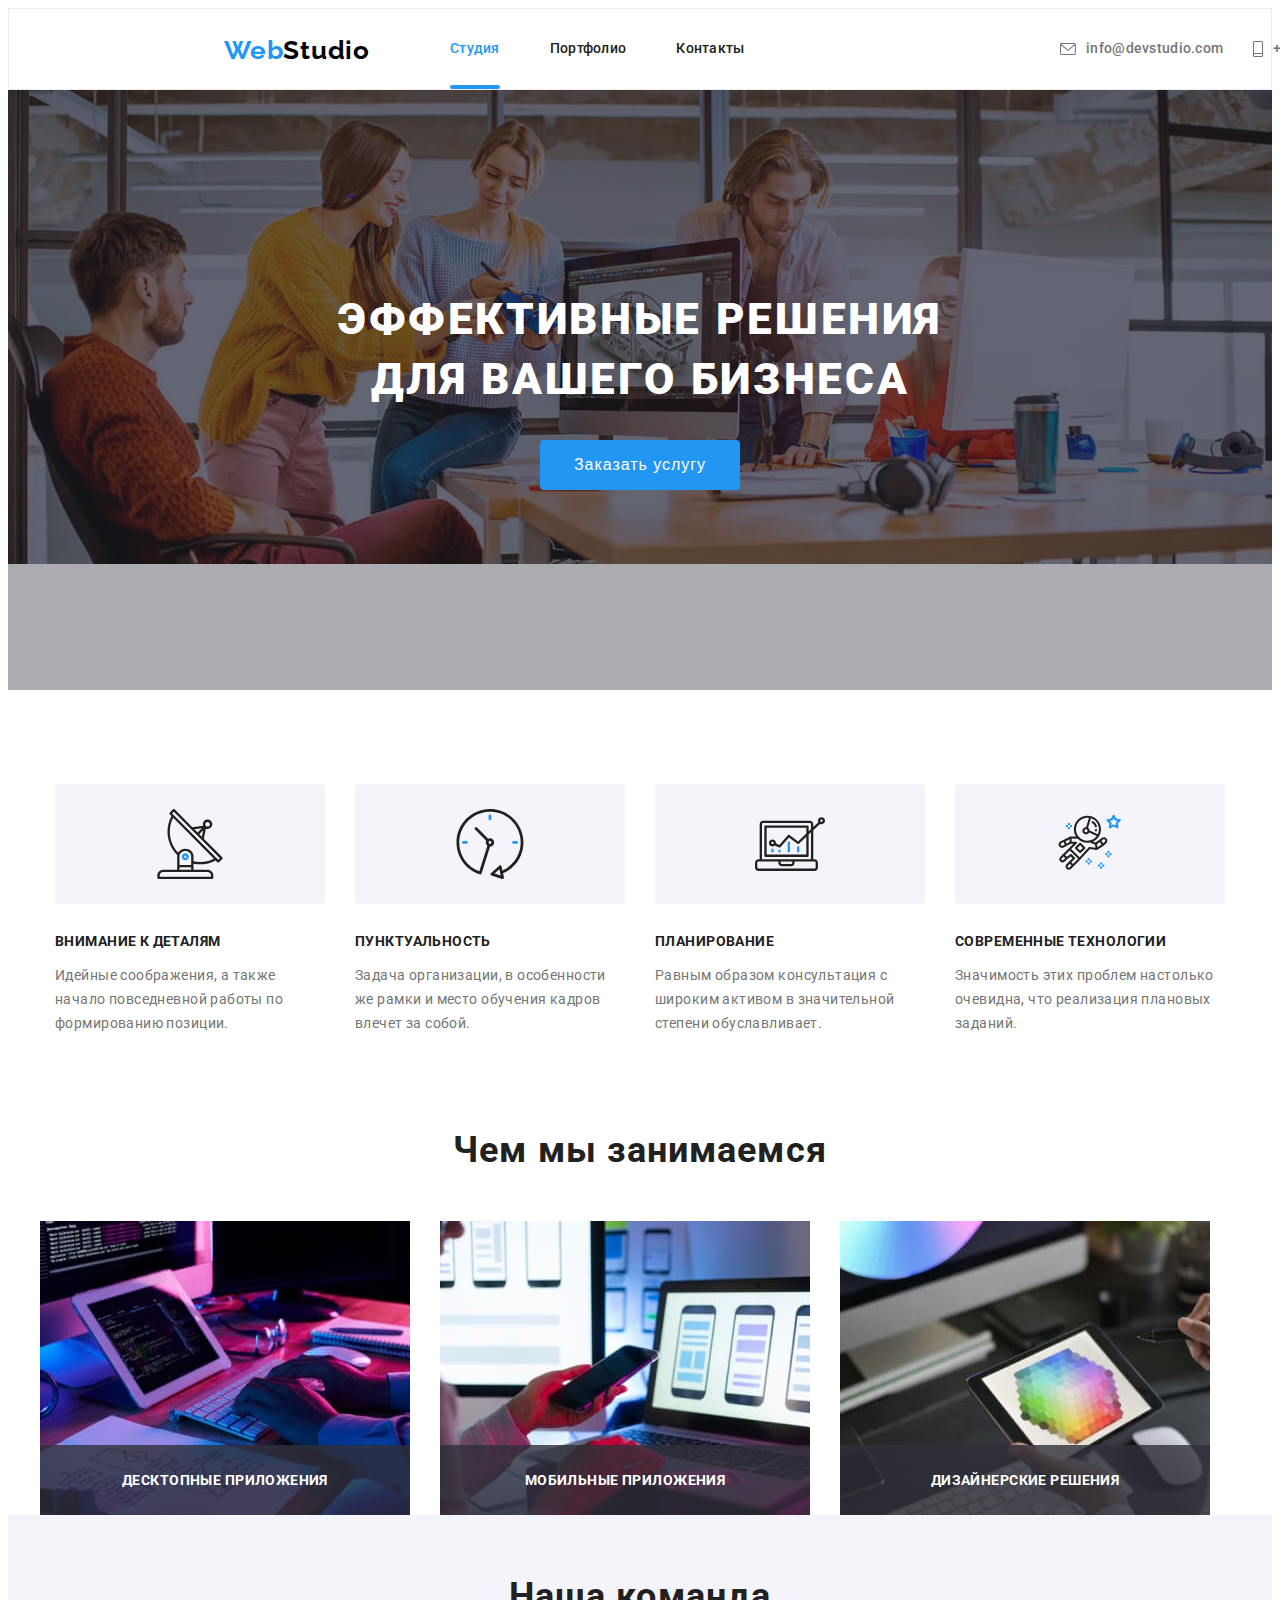
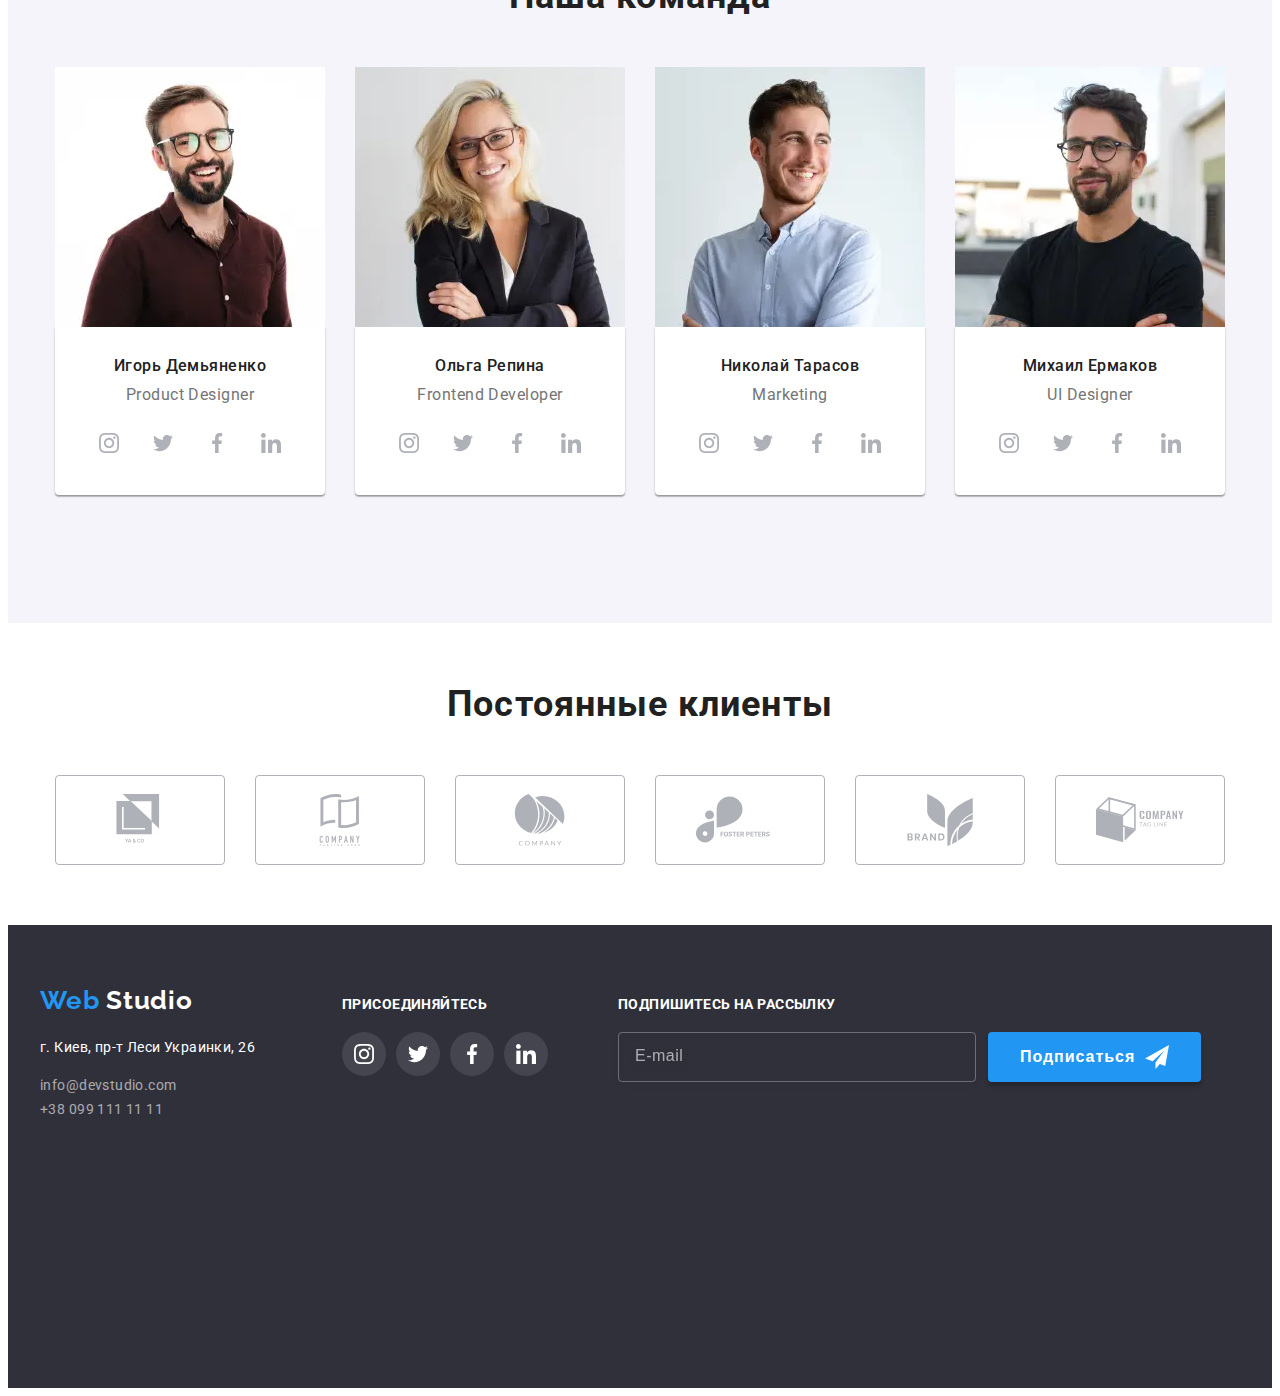
==== commit 4713e07d: "виправляє зауваження ментора" ====
--- a/index.html
+++ b/index.html
@@ -53,15 +53,15 @@
             </ul>
         </div>
         <div class="mobile-menu" data-menu>
-            <button type="button" class="btn-close-modal" data-menu-close></button>
+            <button type="button" class="btn-close-mobile" data-menu-close></button>
             <ul class="site-nav list">
-                <li class="nav-list-item"><a href="./index.html" class="link current">Студия</a></li>
+                <li class="nav-list-item"><a href="./index.html" class="link current-mobile">Студия</a></li>
                 <li class="nav-list-item"><a href="./portfolio.html" class="link ">Портфолио</a></li>
                 <li class="nav-list-item"><a href="" class="link">Контакты</a></li>
             </ul>
             <ul class="nav-adress list">
                 <li class="nav-adress-item">
-                    <a href="tel:+380991111111" class="adress">
+                    <a href="tel:+380991111111" class="adress adress-accent">
                         +38 099 111 11 11</a>
                 </li>
                 <li class="nav-adress-item">
@@ -531,7 +531,7 @@
             
         </footer>
 
-        <!--<div class="backdrop is-hidden" data-modal>
+        <div class="backdrop is-hidden" data-modal>
             <div class="modal">
                 <button type="button" class="btn-close-modal" data-modal-close></button>
                 <p class="contact-form-title">
@@ -591,7 +591,7 @@
               
             </div>
 
-        </div>-->
+        </div>
         <script src="./js/modal.js"></script>
         <script src="./js/mobile-menu.js"></script>
 
--- a/css/main.min.css
+++ b/css/main.min.css
@@ -1,2 +1,2 @@
-:root{--logo-black-color: #000000;--primary-text-color: #757575;--background-section-color: #f5f4fa;--title-text-color: #212121;--input-border-color: rgba(21, 21, 21, 0.2);--accent-color: #2196f3;--category-text-background: rgba(33, 150, 243, 0.9);--primary-white-color: #ffffff;--footer-background-color: #2f303a;--works-discription-color: rgba(47, 48, 58, 0.8);--footer-adress-color: rgba(255, 255, 255, 0.6);--footer-input-border: rgba(255, 255, 255, 0.3);--header-line-color: #ececec;--border-line-color: #eeeeee;--content-team-shadow-v1: rgba(0, 0, 0, 20%);--content-team-shadow-v2: rgba(0, 0, 0, 14%);--content-team-shadow-v3: rgba(0, 0, 0, 12%);--hero-overlay-color: rgba(47, 48, 58, 40%);--social-icon-color: #afb1b8;--footer-social-icon: rgba(255, 255, 255, 10%);--backdrop-color: rgba(0, 0, 0, 0.2);--cheked-policy-border: rgba(33, 33, 33, 1);--message-text-color: rgba(117, 117, 117, 0.5);--placeholder-footer-text: rgba(255, 255, 255, 0.6);--sen-btn-bcg-color: #188ce8}.visually-hidden{position:absolute;clip:rect(1px, 1px, 1px, 1px);padding:0px;border:0px;height:1px;width:1px;overflow:hidden}html{box-sizing:border-box}*,*::after,*::before{box-sizing:inherit}body{color:var(--primary-text-color);font-family:Roboto, sans-serif}img{display:block}.container{margin-top:0px;margin-bottom:0px}@media screen and (min-width: 1200px){.container{padding:118px 15px}}@media screen and (min-width: 480px){.hero .container{width:480px;height:400px;padding:118px 60px}}@media screen and (min-width: 768px){.hero .container{width:738px;height:400px}}@media screen and (min-width: 1200px){.hero .container{width:1200px;height:600px;margin:0;margin-left:auto;margin-right:auto;padding:200px 15px;margin-bottom:94px}}@media screen and (min-width: 480px){footer .container{width:480px;height:603px;padding:60px 15px}}@media screen and (min-width: 768px){footer .container{width:768px;height:463px;padding-top:60px;padding-bottom:60px;padding-left:76px;padding-right:76px;display:flex;flex-wrap:wrap}}@media screen and (min-width: 1200px){footer .container{min-width:1200px;display:flex;align-items:baseline;margin:0;margin-left:auto;margin-right:auto;padding:0;padding-top:60px;padding-bottom:60px}}.page-header .container{display:flex;align-items:center}@media screen and (min-width: 480px){.page-header .container{width:480px;height:60px;padding:0;padding-left:15px;padding-right:15px}}@media screen and (min-width: 768px){.page-header .container{width:768px;height:80px;padding:0;padding-left:15px;padding-right:15px}}@media screen and (min-width: 1200px){.page-header .container{min-width:1600px;height:80px;padding:0;padding-left:215px;padding-right:215px}}@media screen and (min-width: 480px){.portfolio .container{width:480px;padding-left:15px;padding-top:60px;padding-right:15px;padding-bottom:60px}}@media screen and (min-width: 1200px){.portfolio .container{padding-top:94px;padding-bottom:94px}}@media screen and (min-width: 1200px){.works .container{width:1200px;height:386px;margin:0;margin-left:auto;margin-right:auto;padding:0;padding-bottom:94px}}@media screen and (min-width: 480px){.features .container{width:450px;height:994px;margin-left:auto;margin-right:auto;margin-top:60px;margin-bottom:60px}}@media screen and (min-width: 768px){.features .container{width:738px;height:507px;margin-left:auto;margin-right:auto;margin-top:60px;margin-bottom:60px}}@media screen and (min-width: 1200px){.features .container{min-width:1170px;height:251px;margin-left:auto;margin-right:auto;margin-top:94px;margin-bottom:94px;padding:0}}@media screen and (min-width: 480px){.team .container{width:480px;height:2761px;margin:0;padding:60px 15px}}@media screen and (min-width: 768px){.team .container{width:768px;height:1285px}}@media screen and (min-width: 1200px){.team .container{min-width:1200px;height:708px;margin-left:auto;margin-right:auto}}@media screen and (min-width: 480px){.client .container{width:450px;height:393px;margin:60px 15px;padding:0}}@media screen and (min-width: 768px){.client .container{width:738px;height:273px}}@media screen and (min-width: 1200px){.client .container{min-width:1170px;height:182px;margin-left:auto;margin-right:auto}}.list{padding:0px;margin:0px;list-style:none}.logo{display:inline-block;color:var(--logo-black-color);font-family:Raleway, sans-serif;letter-spacing:0.03em;text-decoration:none}@media screen and (min-width: 480px){.logo{font-weight:700px;font-size:24px;line-height:decimal-round(1.16667, 3)}}@media screen and (min-width: 768px){.logo{margin-right:80px}}@media screen and (min-width: 1200px){.logo{font-weight:bold;font-size:26px;line-height:31px;letter-spacing:0.03em}}.logo .web{color:var(--accent-color)}@media screen and (min-width: 480px){footer .logo{display:block;width:154px;margin-top:0px;margin-right:160px;margin-bottom:20px;margin-left:160px;padding:0}}@media screen and (min-width: 768px){footer .logo{width:142px;margin:0;margin-left:auto;margin-right:204px;margin-bottom:20px}}@media screen and (min-width: 1200px){footer .logo{margin:0;width:160px;margin-bottom:20px}}.page-header{border:1px solid var(--header-line-color)}@media screen and (min-width: 480px){.navigation{padding:0;width:134px;height:28px;margin-right:276px}}@media screen and (min-width: 768px){.navigation{display:flex;padding:0;margin-right:94px}}@media screen and (min-width: 1200px){.navigation{display:flex;padding:0}}@media screen and (min-width: 480px){.burger-btn{display:block;background-color:transparent;border:none;padding:0;margin-top:10px;margin-bottom:10px}.burger-btn :hover,.burger-btn :focus{fill:var(--accent-color)}}@media screen and (min-width: 767px){.burger-btn{display:none}}.burger-icon{width:40px;height:40px;fill:var(--logo-black-color)}@media screen and (min-width: 480px){.mobile-menu{position:absolute;width:100%;max-width:480px;height:100vh;top:0;left:50%;transform:translateX(-50%) translateY(-100%);background-color:var(--primary-white-color);padding:48px 40px;transition:transform 250ms cubic-bezier(0.4, 0, 0.2, 1)}}@media screen and (min-width: 768px){.mobile-menu{display:none}}@media screen and (min-width: 480px){.mobile-menu .site-nav{display:block;margin:0;margin-left:auto;align-items:center}}@media screen and (min-width: 768px){.mobile-menu .site-nav{display:none}}.mobile-menu .link{color:var(--primary-text-color);font-weight:500;font-size:40px;line-height:1.175;letter-spacing:0.02em;text-decoration:none;transition-property:color;transition-duration:250ms;transition-timing-function:cubic-bezier(0.4, 0, 0.2, 1)}.mobile-menu .link:hover,.mobile-menu .link:focus{color:var(--accent-color)}@media screen and (max-width: 1199px){.mobile-menu .nav-adress{display:none}}@media screen and (min-width: 480px){.mobile-menu .nav-adress{display:block;margin:0;margin-top:300px;margin-left:auto;align-items:center}}.mobile-menu .nav-adress-item{font-weight:500px;letter-spacing:0.02em;text-decoration:none;transition-property:color;transition-duration:250ms;transition-timing-function:cubic-bezier(0.4, 0, 0.2, 1)}.mobile-menu .nav-adress-item :first-child{margin-bottom:32px;font-size:34px;line-height:1.176;color:var(--accent-color)}.mobile-menu .nav-adress-item :last-child{font-size:24px;line-height:1.167;color:var(--primary-text-color)}@media screen and (max-width: 1199px){.mobile-menu .mobile-social-list{display:none}}@media screen and (min-width: 480px){.mobile-menu .mobile-social-list{display:flex;justify-content:start;margin:0;margin-top:64px;margin-left:auto;align-items:center}.mobile-menu .mobile-social-list :not(:last-child){margin-right:20px}.mobile-menu .mobile-social-list:not(:first-child)::after{content:"";margin-left:10px;width:22px;height:0px;left:0;top:0;border:1px solid rgba(33,33,33,0.2);transform:rotate(90deg)}}.mobile-menu .mobile-social-list-item{display:inline-block}.mobile-menu .mobile-social-link{color:var(--accent-color);text-decoration:none;font-weight:500;font-size:18px;line-height:1.222;letter-spacing:0.02em}.mobile-menu.is-open{transform:translateX(-50%) translateY(0%)}@media screen and (max-width: 1199px){.site-nav{display:none}}@media screen and (min-width: 768px){.site-nav{display:flex;margin-right:80px;align-items:center;text-align:center;letter-spacing:0.02em;font-weight:500}}@media screen and (min-width: 480px){.site-nav .link{font-size:40px;line-height:1.175;padding:0}}@media screen and (min-width: 768px){.site-nav .link{display:block;padding-top:32px;padding-bottom:32px;color:var(--title-text-color);font-weight:500;font-size:14px;line-height:1.14;letter-spacing:0.02em;text-decoration:none;cursor:pointer;transition-property:color;transition-duration:250ms;transition-timing-function:cubic-bezier(0.4, 0, 0.2, 1)}.site-nav .link:hover,.site-nav .link:focus{color:var(--accent-color)}.site-nav .link.current{color:var(--accent-color);padding-bottom:0px}.site-nav .link.current::after{display:block;content:"";margin-top:28px;margin-bottom:0px;padding:0px;width:100%;height:4px;background:var(--accent-color);border-radius:2px}}@media screen and (min-width: 768px){.nav-list-item:not(:last-child){margin-right:50px}}@media screen and (max-width: 1199px){.nav-adress{display:none}}@media screen and (min-width: 768px){.nav-adress{display:block;margin-left:auto}}@media screen and (min-width: 1200px){.nav-adress{display:flex;align-items:center;text-align:center;justify-content:baseline}}.nav-adress .adress{display:flex;align-items:center;color:var(--primary-text-color);font-weight:500;letter-spacing:0.02em;text-decoration:none;transition-property:color;transition-duration:250ms;transition-timing-function:cubic-bezier(0.4, 0, 0.2, 1)}@media screen and (min-width: 768px){.nav-adress .adress{font-size:12px;line-height:1.14}}@media screen and (min-width: 1200px){.nav-adress .adress{display:flex;align-items:center;color:var(--primary-text-color);font-weight:500;font-size:14px;line-height:1.14;letter-spacing:00.02em;text-decoration:none;transition-property:color;transition-duration:250ms;transition-timing-function:cubic-bezier(0.4, 0, 0.2, 1)}.nav-adress .adress:hover,.nav-adress .adress:focus{color:var(--accent-color)}}.nav-adress .adress:hover,.nav-adress .adress:focus{color:var(--accent-color)}@media screen and (min-width: 768px){.nav-adress .nav-adress-item:not(:last-child){margin-bottom:10px}}@media screen and (min-width: 1200px){.nav-adress .nav-adress-item:not(:last-child){margin-right:30px;margin-bottom:0}}.nav-adress .mail-icon{width:16px;height:12px;margin-right:10px;fill:var(--primary-text-color);transition-property:fill;transition-duration:250ms;transition-timing-function:cubic-bezier(0.4, 0, 0.2, 1)}@media screen and (max-width: 1199px){.nav-adress .mail-icon{display:none}}@media screen and (min-width: 768px){.nav-adress .mail-icon{display:block}}@media screen and (min-width: 1200px){.nav-adress .mail-icon{display:block}}.nav-adress-item:hover .nav-adress .mail-icon,.nav-adress-item:focus .nav-adress .mail-icon{fill:var(--accent-color)}.nav-adress .tel-icon{width:10px;height:16px;margin-right:10px;fill:var(--primary-text-color);transition-property:fill;transition-duration:250ms;transition-timing-function:cubic-bezier(0.4, 0, 0.2, 1)}@media screen and (max-width: 1199px){.nav-adress .tel-icon{display:none}}@media screen and (min-width: 768px){.nav-adress .tel-icon{display:block}}@media screen and (min-width: 1200px){.nav-adress .tel-icon{display:block}}.nav-adress-item:hover .nav-adress .tel-icon,.nav-adress-item:focus .nav-adress .tel-icon{fill:var(--accent-color)}.hero{text-align:center;margin-left:auto;margin-right:auto;background-image:linear-gradient(var(--hero-overlay-color), var(--hero-overlay-color)),url("../images/hero/hero-mobile@x1.jpg");background-repeat:no-repeat;background-size:cover}@media screen and (min-device-pixel-ratio: 2) and (min-width: 320px), screen and (min-resolution: 192dpi) and (min-width: 320px), screen and (min-resolution: 2dppx) and (min-width: 320px){.hero{background-image:linear-gradient(var(--hero-overlay-color), var(--hero-overlay-color)),url("../images/hero/hero-mobile@x2.jpg")}}@media screen and (min-width: 768px){.hero{background-image:linear-gradient(var(--hero-overlay-color), var(--hero-overlay-color)),url("../images/hero/hero-tablet@x1.jpg")}}@media screen and (min-device-pixel-ratio: 2) and (min-width: 768px), screen and (min-resolution: 192dpi) and (min-width: 768px), screen and (min-resolution: 2dppx) and (min-width: 768px){.hero{background-image:linear-gradient(var(--hero-overlay-color), var(--hero-overlay-color)),url("../images/hero/hero-tablet@x2.jpg")}}@media screen and (min-width: 1200px){.hero{background-image:linear-gradient(var(--hero-overlay-color), var(--hero-overlay-color)),url("../images/hero/hero-desktop@x1.jpg")}}@media screen and (min-device-pixel-ratio: 2) and (min-width: 1200px), screen and (min-resolution: 192dpi) and (min-width: 1200px), screen and (min-resolution: 2dppx) and (min-width: 1200px){.hero{height:600px;background-image:linear-gradient(var(--hero-overlay-color), var(--hero-overlay-color)),url("../images/hero/hero-desktop@x2.jpg")}}.hero-title{margin-top:0px;margin-bottom:30px;color:var(--primary-white-color);font-weight:900;font-size:26px;line-height:1.62;text-align:center;letter-spacing:0.06em;text-transform:uppercase}@media screen and (min-width: 1200px){.hero-title{font-weight:900;font-size:44px;line-height:1.36}}.hero-btn{display:inline-block;min-width:200px;height:50px;border:0;border-radius:4px;padding:10px 32px;color:var(--primary-white-color);background-color:var(--accent-color);font-weight:700px;font-size:16px;line-height:decimal-round(1.875, 3);letter-spacing:0.06em;text-decoration:none;cursor:pointer}.section-title{color:var(--title-text-color);font-weight:700px;font-size:36px;line-height:decimal-round(1.16667, 3);text-align:center;letter-spacing:0.03em}.client .section-title{margin-top:0px}@media screen and (min-width: 768px){.client .section-title{margin-bottom:30px}}@media screen and (min-width: 1200px){.client .section-title{margin-bottom:50px}}.team .section-title{padding-top:0px;margin-top:0px;margin-bottom:50px}.works .section-title{margin-top:0px;margin-bottom:50px}.features{padding:0px}.features .title{margin-top:0px;margin-bottom:0px;color:var(--primary-white-color)}.features .features-text{display:block;font-weight:400;font-size:14px;line-height:1.71;letter-spacing:0.03em}@media screen and (min-width: 768px){.features-list{display:flex;flex-wrap:wrap;align-items:flex-start}}@media screen and (min-width: 1200px){.features-list{flex-wrap:nowrap}}.features-list-item{max-width:450px;height:120px}.features-list-item:not(:last-child){margin-bottom:136px}@media screen and (min-width: 768px){.features-list-item{width:354px;margin-bottom:161px}.features-list-item:not(:nth-child(even)){margin-right:30px}}@media screen and (min-width: 1200px){.features-list-item{width:270px}.features-list-item:not(:last-child){margin-right:30px}}.features-list-icon{display:block;padding:25px 190px;margin-bottom:30px;background-color:var(--background-section-color);width:450px;height:120px;border-radius:4px}@media screen and (min-width: 768px){.features-list-icon{display:flex;align-items:center;justify-content:center;padding:25px 142px;width:354px}}@media screen and (min-width: 1200px){.features-list-icon{width:270px;padding:0}}.list-icon{width:70px;height:70px}.features-title{display:block;margin-left:105px;margin-right:105px;margin-top:0px;margin-bottom:10px;color:var(--title-text-color);font-weight:700;font-size:14px;line-height:1.14;letter-spacing:0.03em;text-transform:uppercase;text-align:center}@media screen and (min-width: 768px){.features-title{text-align:left;margin-left:0;margin-right:0}}@media screen and (max-width: 1199px){.works{display:none}}.works-list{display:flex;margin-left:-15px;margin-right:-15px}.works-list-item{margin-left:15px;margin-right:15px;max-width:370px}.work-thumb{position:relative}.work-discription{position:absolute;left:0;bottom:0;display:block;margin-top:0;margin-bottom:0;width:100%;height:70px;padding-top:28px;padding-bottom:28px;font-weight:700;font-size:14px;line-height:1.14;text-align:center;letter-spacing:0.03em;text-transform:uppercase;color:var(--primary-white-color);background-color:var(--works-discription-color)}.team{background-color:var(--background-section-color)}@media screen and (min-width: 768px){.team-list{display:flex;flex-wrap:wrap;align-items:flex-start}}@media screen and (min-width: 1200px){.team-list{flex-wrap:nowrap;justify-content:space-between;margin-left:auto;margin-right:auto}}@media screen and (min-width: 480px){.team-list-item{width:450px;height:622px}.team-list-item:not(:last-child){margin-bottom:30px}}@media screen and (min-width: 768px){.team-list-item{width:354px;height:536px}.team-list-item:not(:nth-child(even)){margin-right:30px;margin-bottom:30px}}@media screen and (min-width: 1200px){.team-list-item{width:270px;height:428px}.team-list-item:not(:last-child){margin-right:30px}}.team-member{margin-top:0px;margin-bottom:10px;color:var(--title-text-color);font-weight:500;font-size:16px;line-height:1.18;text-align:center;letter-spacing:0.03em}@media screen and (min-width: 768px){.team-member{margin-right:0}}.social-list{display:flex;justify-content:space-between}@media screen and (min-width: 480px){.social-list{width:206px;height:44px;padding:0;margin-left:auto;margin-right:auto}}.position{margin-top:0px;margin-bottom:16px;font-weight:400;font-size:16px;line-height:1.18;text-align:center;letter-spacing:0.03em}.social-list-link{display:flex;justify-content:center;align-items:center;width:44px;height:44px;background-color:#ffffff;border-radius:50%;transition-property:background-color;transition-duration:250ms;transition-timing-function:cubic-bezier(0.4, 0, 0.2, 1)}.social-list-link:hover,.social-list-link:focus{background-color:var(--accent-color)}.social-list-icon{width:20px;height:20px;fill:var(--social-icon-color);transition-property:fill;transition-duration:250ms;transition-timing-function:cubic-bezier(0.4, 0, 0.2, 1)}.social-list-link:hover .social-list-icon,.social-list-link:focus .social-list-icon{fill:var(--primary-white-color)}.team-list-content{padding-top:30px;padding-left:32px;padding-right:32px;background-color:var(--primary-white-color);border-radius:0px 0px 4px 4px;box-shadow:0px 2px 1px 0px var(--content-team-shadow-v1),0px 1px 1px 0px var(--content-team-shadow-v2),0px 1px 3px 0px var(--content-team-shadow-v3)}@media screen and (min-width: 480px){.team-list-content{padding-bottom:30px}}@media screen and (min-width: 480px){.client-list{display:flex;flex-wrap:wrap;align-items:flex-start}}@media screen and (min-width: 768px){.client-list{justify-content:center}}@media screen and (min-width: 480px){.client-list-item{width:210px;height:90px;margin:0}.client-list-item:not(:nth-child(even)){margin-right:30px;margin-bottom:30px}}@media screen and (min-width: 768px){.client-list-item{width:226px;margin-right:30px;margin-bottom:30px}.client-list-item:nth-child(3n){margin-right:0}.client-list-item:nth-child(n+4){margin-bottom:0}}@media screen and (min-width: 1200px){.client-list-item{justify-content:center;align-items:center;width:170px;height:90px}.client-list-item:not(:last-child){margin-right:30px}}.client-list-link{border:1px solid var(--social-icon-color);border-radius:4px;display:flex;justify-content:center;align-items:center;width:100%;height:100%;transition-property:border;transition-duration:250ms;transition-timing-function:cubic-bezier(0.4, 0, 0.2, 1)}.client-list-link:hover,.client-list-link:focus{border:1px solid var(--accent-color)}.client-list-icon{max-width:88px;max-height:52px;fill:var(--social-icon-color);transition-property:fill;transition-duration:250ms;transition-timing-function:cubic-bezier(0.4, 0, 0.2, 1)}.client-list-link:hover .client-list-icon,.client-list-link:focus .client-list-icon{fill:var(--accent-color)}footer{background-color:var(--footer-background-color)}footer .studio{color:var(--primary-white-color)}footer .title{margin-top:0;margin-bottom:20px;font-weight:700;font-size:14px;line-height:1.142;letter-spacing:0.03em;text-transform:uppercase;color:var(--primary-white-color)}@media screen and (min-width: 480px){footer .title{display:block;text-align:center}}@media screen and (min-width: 12000px){footer .title{display:block;margin-top:0;margin-bottom:20px;font-weight:700;font-size:14px;line-height:1.142;letter-spacing:0.03em;padding:0;text-transform:uppercase;color:var(--primary-white-color)}}@media screern and (min-width: 480px){.adress-bar{margin-right:auto;margin-left:auto;align-content:center}}@media screern and (min: width 768px){.adress-bar{margin-right:76px}}@media screern and (min: width 1200px){.adress-bar{margin-right:70px}}.footer-adress{color:var(--primary-white-color);font-weight:400;font-style:normal;font-size:14px;line-height:1.71;letter-spacing:0.03em;text-decoration:none}@media screen and (min-width: 480px){.footer-adress{text-align:center;margin-bottom:60px}}@media screen and (min-width: 768px){.footer-adress{width:232px;margin-right:165px}}@media screen and (min-width: 1200px){.footer-adress{margin:0;margin-right:70px}}.office-adress-list{margin-top:0px;padding:0}.adress-list-item{padding:0}.adress-list-item :not(:last-child){margin-bottom:9px}.mail,.phone-number{color:var(--footer-adress-color);font-weight:400;font-size:14px;font-style:normal;line-height:1.71;letter-spacing:0.03em;text-decoration:none}.socail-bar{align-content:center}@media screen and (min-width: 1200px){.socail-bar{margin:0;margin-right:70px}}.socialbar-list{display:flex;justify-content:center}@media screen and (min-width: 480px){.socialbar-list{margin-left:auto;margin-right:auto;margin-bottom:60px}}.socialbar-list-item{display:flex;justify-content:center;align-items:center;width:44px;height:44px;background-color:var(--footer-social-icon);border-radius:50%}footer .socialbar-list-item:not(:last-child){margin-right:10px}.socialbar-list-link{display:flex;justify-content:center;align-items:center;width:44px;height:44px;border-radius:50%;transition-property:background-color;transition-duration:250ms;transition-timing-function:cubic-bezier(0.4, 0, 0.2, 1)}.socialbar-list-link:hover,.socialbar-list-link:focus{background-color:var(--accent-color)}.socialbar-list-icon{width:20px;height:20px;fill:var(--primary-white-color)}@media screen and (min-width: 480px){.footer-form-mail{display:flex;flex-wrap:wrap;margin-left:auto;margin-right:auto}}@media screen and (min-width: 1200px){.footer-form-mail{display:flex;flex-wrap:nowrap;align-items:baseline}}.footer-form-input{display:inline-block;border:1px solid var(--footer-input-border);background-color:rgba(255,255,255,0);box-sizing:border-box;filter:drop-shadow(0px 4px 4px rgba(0,0,0,0.15));border-radius:4px;color:var(--primary-white-color)}@media screen and (min-width: 480px){.footer-form-input{margin-left:auto;margin-right:auto;width:450px;height:50px;margin-bottom:20px}}@media screen and (min-width: 1200px){.footer-form-input{margin:0;margin-right:12px;padding-top:15px;padding-bottom:15px;padding-left:16px;width:358px;height:50px}}.footer-form-input::placeholder{display:flex;align-items:center;font-weight:400;font-size:16px;line-height:1.25;letter-spacing:0.03em;color:var(--placeholder-footer-text)}.footer-form-btn{display:flex;align-self:center;align-items:center;min-width:200px;height:50px;border:0;border-radius:4px;padding:10px 32px;color:var(--primary-white-color);background-color:var(--accent-color);font-weight:700;font-size:16px;line-height:1.87;letter-spacing:0.06em;text-decoration:none;cursor:pointer;box-shadow:0px 4px 4px rgba(0,0,0,0.25)}@media screen and (min-width: 480px){.footer-form-btn{margin-left:auto;margin-right:auto}}.footer-form-btn span{display:block;margin-right:10px}.footer-form-btn svg{width:24px;height:24px}.backdrop{position:fixed;top:0;left:0;width:100%;height:100%;background-color:var(--backdrop-color);transition:all 250ms cubic-bezier(0.4, 0, 0.2, 1)}.modal{position:absolute;left:50%;top:50%;transform:translate(-50%, -50%);width:528px;height:581px;padding:40px;background:var(--primary-white-color);box-shadow:0px 1px 3px var(--content-team-shadow-v3),0px 1px 1px var(--content-team-shadow-v2),0px 2px 1px var(--content-team-shadow-v1);border-radius:4px}.is-hidden{opacity:0;visibility:hidden;pointer-events:none}.btn-close-modal{position:absolute;top:8px;right:8px;width:30px;height:30px;border:0;border-radius:50%;background-image:url("../images/modal/close.svg");cursor:pointer;transition:background-image 250ms cubic-bezier(0.4, 0, 0.2, 1)}.btn-close-modal:hover,.btn-close-modal:focus{background-image:url("../images/modal/close-hover.svg")}.contact-form{padding:0px;margin-top:0px;display:flex;flex-direction:column}.contact-form-title{margin-top:0;margin-bottom:12px;width:100%;font-weight:700;font-size:20px;line-height:1.15;text-align:center;letter-spacing:0.03em;color:var(--title-text-color)}.contact-form-lable{display:inline-block;width:100%;font-weight:400;font-size:12px;line-height:1.167;letter-spacing:0.01em;color:var(--primary-text-color)}.contact-form-input{display:block;margin-top:4px;margin-bottom:10px;padding-left:40px;width:100%;height:40px;border:1px solid var(--input-border-color);box-sizing:border-box;border-radius:4px;transition:border 250ms cubic-bezier(0.4, 0, 0.2, 1)}.contact-form-input:focus{outline:none;border:1px solid var(--accent-color)}.contact-form-icon{position:relative;width:18px;height:18px;position:absolute;top:50%;left:12px;transform:translateY(-50%);display:block;transition:fill 250ms cubic-bezier(0.4, 0, 0.2, 1)}.contact-form-input:focus+.contact-form-icon{fill:var(--accent-color)}.contact-form-input-wrapper{display:block;position:relative}.contact-form-message{margin-bottom:20px;padding-top:12px;padding-right:16px;padding-bottom:12px;padding-left:16px;width:100%;height:120px;resize:none;border:1px solid var(--input-border-color);box-sizing:border-box;border-radius:4px;font-weight:400;font-size:12px;line-height:1.167;letter-spacing:0.01em;transition:border-color 250ms cubic-bezier(0.4, 0, 0.2, 1)}.contact-form-message::placeholder{color:var(--message-text-color)}.contact-form-message:focus{outline:none;border-color:var(--accent-color)}.contact-form-label-policy{display:flex;align-items:center;font-weight:400;font-size:14px;line-height:1.714;letter-spacing:0.03em;color:var(--primary-text-color)}.contact-form-label-policy::before{display:inline-block;margin-left:14px;width:16px;height:15px;border:1px solid #000;border-radius:2px;content:"";margin-right:8px;transition:border background-image 250ms cubic-bezier(0.4, 0, 0.2, 1)}.contact-form-check-policy:checked+.contact-form-label-policy::before{border:0;background-image:url("../images/modal/icon-check.svg")}.contact-form-label-policy span{margin-right:5px}.contact-form-label-policy a{color:var(--accent-color)}.contact-form-btn{margin-top:30px;align-self:center;min-width:200px;height:50px;border:0;border-radius:4px;padding:10px 32px;color:var(--primary-white-color);background-color:var(--accent-color);font-weight:700;font-size:16px;line-height:1.87;letter-spacing:0.06em;text-decoration:none;cursor:pointer;box-shadow:0px 4px 4px rgba(0,0,0,0.25)}.contact-form-btn:hover,.contact-form-btn:focus{background-color:var(--sen-btn-bcg-color)}
+:root{--logo-black-color: #000000;--primary-text-color: #757575;--background-section-color: #f5f4fa;--title-text-color: #212121;--input-border-color: rgba(21, 21, 21, 0.2);--accent-color: #2196f3;--category-text-background: rgba(33, 150, 243, 0.9);--primary-white-color: #ffffff;--footer-background-color: #2f303a;--works-discription-color: rgba(47, 48, 58, 0.8);--footer-adress-color: rgba(255, 255, 255, 0.6);--footer-input-border: rgba(255, 255, 255, 0.3);--header-line-color: #ececec;--border-line-color: #eeeeee;--content-team-shadow-v1: rgba(0, 0, 0, 20%);--content-team-shadow-v2: rgba(0, 0, 0, 14%);--content-team-shadow-v3: rgba(0, 0, 0, 12%);--hero-overlay-color: rgba(47, 48, 58, 40%);--social-icon-color: #afb1b8;--footer-social-icon: rgba(255, 255, 255, 10%);--backdrop-color: rgba(0, 0, 0, 0.2);--cheked-policy-border: rgba(33, 33, 33, 1);--message-text-color: rgba(117, 117, 117, 0.5);--placeholder-footer-text: rgba(255, 255, 255, 0.6);--sen-btn-bcg-color: #188ce8}.visually-hidden{position:absolute;clip:rect(1px, 1px, 1px, 1px);padding:0px;border:0px;height:1px;width:1px;overflow:hidden}html{box-sizing:border-box}*,*::after,*::before{box-sizing:inherit}body{color:var(--primary-text-color);font-family:Roboto, sans-serif}img{display:block}.container{margin-top:0px;margin-bottom:0px}@media screen and (min-width: 1200px){.container{padding:118px 15px}}@media screen and (min-width: 480px){.hero .container{width:480px;height:400px;margin:0;margin-left:auto;margin-right:auto;padding-top:118px;padding-bottom:118px}}@media screen and (min-width: 768px){.hero .container{width:738px;height:400px}}@media screen and (min-width: 1200px){.hero .container{width:1200px;height:600px;margin:0;margin-left:auto;margin-right:auto;padding:200px 15px;margin-bottom:94px}}@media screen and (min-width: 480px){footer .container{width:480px;height:603px;margin:0;margin-left:auto;margin-right:auto;padding-top:60px;padding-bottom:60px}}@media screen and (min-width: 768px){footer .container{width:768px;height:463px;padding-top:60px;padding-bottom:60px;padding-left:76px;padding-right:76px;display:flex;flex-wrap:wrap}}@media screen and (min-width: 1200px){footer .container{min-width:1200px;display:flex;align-items:baseline;margin:0;margin-left:auto;margin-right:auto;padding:0;padding-top:60px;padding-bottom:60px}}.page-header .container{display:flex;align-items:center;margin-left:auto;margin-right:auto}@media screen and (min-width: 480px){.page-header .container{width:480px;height:60px;padding:0;padding-left:15px;padding-right:15px}}@media screen and (min-width: 768px){.page-header .container{width:768px;height:80px;padding:0;padding-left:15px;padding-right:15px}}@media screen and (min-width: 1200px){.page-header .container{min-width:1600px;height:80px;padding:0;padding-left:215px;padding-right:215px}}@media screen and (min-width: 480px){.portfolio .container{width:480px;margin:0;margin-left:auto;margin-right:auto;padding-left:15px;padding-top:60px;padding-right:15px;padding-bottom:60px}}@media screen and (min-width: 768px){.portfolio .container{width:768px;padding-left:15px;padding-top:60px;padding-right:15px;padding-bottom:60px}}@media screen and (min-width: 1200px){.portfolio .container{width:1200px;padding-top:94px;padding-bottom:94px;margin-left:auto;margin-right:auto}}@media screen and (min-width: 1200px){.works .container{width:1200px;height:386px;margin:0;margin-left:auto;margin-right:auto;padding:0;padding-bottom:94px}}@media screen and (min-width: 480px){.features .container{width:450px;height:994px;margin-left:auto;margin-right:auto;margin-top:60px;margin-bottom:60px}}@media screen and (min-width: 768px){.features .container{width:738px;height:507px;margin-left:auto;margin-right:auto;margin-top:60px;margin-bottom:60px}}@media screen and (min-width: 1200px){.features .container{min-width:1170px;height:251px;margin-left:auto;margin-right:auto;margin-top:94px;margin-bottom:94px;padding:0}}@media screen and (min-width: 480px){.team .container{width:480px;height:2761px;margin:0;margin-left:auto;margin-right:auto;padding:60px 15px}}@media screen and (min-width: 768px){.team .container{width:768px;height:1285px}}@media screen and (min-width: 1200px){.team .container{min-width:1200px;height:708px;margin-left:auto;margin-right:auto}}@media screen and (min-width: 480px){.client .container{width:450px;height:393px;margin:0;margin-top:60px;margin-left:auto;margin-bottom:60px;margin-right:auto;padding:0}}@media screen and (min-width: 768px){.client .container{width:738px;height:273px}}@media screen and (min-width: 1200px){.client .container{min-width:1170px;height:182px;margin-left:auto;margin-right:auto}}.list{padding:0px;margin:0px;list-style:none}.logo{display:inline-block;color:var(--logo-black-color);font-family:Raleway, sans-serif;letter-spacing:0.03em;text-decoration:none}@media screen and (min-width: 480px){.logo{font-weight:700px;font-size:24px;line-height:decimal-round(1.16667, 3)}}@media screen and (min-width: 768px){.logo{margin-right:80px}}@media screen and (min-width: 1200px){.logo{font-weight:bold;font-size:26px;line-height:31px;letter-spacing:0.03em}}.logo .web{color:var(--accent-color)}@media screen and (min-width: 480px){footer .logo{display:block;width:154px;margin-top:0px;margin-right:160px;margin-bottom:20px;margin-left:160px;padding:0}}@media screen and (min-width: 768px){footer .logo{width:142px;margin:0;margin-left:auto;margin-right:204px;margin-bottom:20px}}@media screen and (min-width: 1200px){footer .logo{margin:0;width:160px;margin-bottom:20px}}.page-header{border:1px solid var(--header-line-color)}@media screen and (min-width: 480px){.navigation{padding:0;width:134px;height:28px;margin-right:276px}}@media screen and (min-width: 768px){.navigation{display:flex;padding:0;margin-right:94px}}@media screen and (min-width: 1200px){.navigation{display:flex;padding:0}}@media screen and (min-width: 480px){.burger-btn{display:block;background-color:transparent;border:none;padding:0;margin-top:10px;margin-bottom:10px}.burger-btn :hover,.burger-btn :focus{fill:var(--accent-color)}}@media screen and (min-width: 767px){.burger-btn{display:none}}.burger-icon{width:40px;height:40px;fill:var(--logo-black-color)}@media screen and (min-width: 480px){.mobile-menu{position:absolute;width:100%;height:100vh;top:0;left:50%;transform:translateX(-50%) translateY(-100%);background-color:var(--primary-white-color);padding:48px 40px;transition:transform 250ms cubic-bezier(0.4, 0, 0.2, 1)}}@media screen and (min-width: 768px){.mobile-menu{display:none}}.mobile-menu .btn-close-mobile{position:absolute;top:8px;right:8px;width:30px;height:30px;border:0;border-radius:50%;background-image:url("../images/modal/close.svg");cursor:pointer;transition:background-image 250ms cubic-bezier(0.4, 0, 0.2, 1)}.mobile-menu .btn-close-mobile:hover,.mobile-menu .btn-close-mobile:focus{background-image:url("../images/modal/close-hover.svg")}@media screen and (min-width: 480px){.mobile-menu .site-nav{display:block;margin:0;margin-left:auto;align-items:center}.mobile-menu .site-nav :not(:last-child){margin-bottom:32px}}@media screen and (min-width: 768px){.mobile-menu .site-nav{display:none}}.mobile-menu .link{color:var(--primary-text-color);font-weight:500;font-size:40px;line-height:1.175;letter-spacing:0.02em;text-decoration:none;transition-property:color;transition-duration:250ms;transition-timing-function:cubic-bezier(0.4, 0, 0.2, 1)}.mobile-menu .link.current-mobile{color:var(--accent-color)}.mobile-menu .link:hover,.mobile-menu .link:focus{color:var(--accent-color)}@media screen and (max-width: 1199px){.mobile-menu .nav-adress{display:none}}@media screen and (min-width: 480px){.mobile-menu .nav-adress{display:block;margin:0;margin-top:300px;margin-left:auto;align-items:center}.mobile-menu .nav-adress :not(:last-child){margin-bottom:32px}}.mobile-menu .nav-adress .adress{font-weight:500px;font-size:24px;line-height:1.167;letter-spacing:0.02em;text-decoration:none;transition-property:color;transition-duration:250ms;transition-timing-function:cubic-bezier(0.4, 0, 0.2, 1)}.mobile-menu .nav-adress .adress.adress-accent{color:var(--accent-color);font-size:34px;line-height:1.176;letter-spacing:0.02em}@media screen and (max-width: 1199px){.mobile-menu .mobile-social-list{display:none}}@media screen and (min-width: 480px){.mobile-menu .mobile-social-list{display:flex;justify-content:start;margin:0;margin-top:64px;margin-left:auto;align-items:center}.mobile-menu .mobile-social-list :not(:last-child){margin-right:20px}.mobile-menu .mobile-social-list :not(:last-child)::after{content:"";margin-left:10px;width:22px;height:0px;left:0;top:0;border:1px solid rgba(33,33,33,0.2);transform:rotate(90deg)}}.mobile-menu .mobile-social-list-item{display:inline-block}.mobile-menu .mobile-social-link{color:var(--accent-color);text-decoration:none;font-weight:500;font-size:18px;line-height:1.222;letter-spacing:0.02em}.mobile-menu.is-open{transform:translateX(-50%) translateY(0%)}@media screen and (max-width: 1199px){.site-nav{display:none}}@media screen and (min-width: 768px){.site-nav{display:flex;margin-right:80px;align-items:center;text-align:center;letter-spacing:0.02em;font-weight:500}}@media screen and (min-width: 480px){.site-nav .link{font-size:40px;line-height:1.175;padding:0}}@media screen and (min-width: 768px){.site-nav .link{display:block;padding-top:32px;padding-bottom:32px;color:var(--title-text-color);font-weight:500;font-size:14px;line-height:1.14;letter-spacing:0.02em;text-decoration:none;cursor:pointer;transition-property:color;transition-duration:250ms;transition-timing-function:cubic-bezier(0.4, 0, 0.2, 1)}.site-nav .link:hover,.site-nav .link:focus{color:var(--accent-color)}.site-nav .link.current{color:var(--accent-color);padding-bottom:0px}.site-nav .link.current::after{display:block;content:"";margin-top:28px;margin-bottom:0px;padding:0px;width:100%;height:4px;background:var(--accent-color);border-radius:2px}}@media screen and (min-width: 768px){.nav-list-item:not(:last-child){margin-right:50px}}@media screen and (max-width: 1199px){.nav-adress{display:none}}@media screen and (min-width: 768px){.nav-adress{display:block;margin-left:auto}}@media screen and (min-width: 1200px){.nav-adress{display:flex;align-items:center;text-align:center;justify-content:baseline}}.nav-adress .adress{display:flex;align-items:center;color:var(--primary-text-color);font-weight:500;letter-spacing:0.02em;text-decoration:none;transition-property:color;transition-duration:250ms;transition-timing-function:cubic-bezier(0.4, 0, 0.2, 1)}@media screen and (min-width: 768px){.nav-adress .adress{font-size:12px;line-height:1.14}}@media screen and (min-width: 1200px){.nav-adress .adress{display:flex;align-items:center;color:var(--primary-text-color);font-weight:500;font-size:14px;line-height:1.14;letter-spacing:00.02em;text-decoration:none;transition-property:color;transition-duration:250ms;transition-timing-function:cubic-bezier(0.4, 0, 0.2, 1)}.nav-adress .adress:hover,.nav-adress .adress:focus{color:var(--accent-color)}}.nav-adress .adress:hover,.nav-adress .adress:focus{color:var(--accent-color)}@media screen and (min-width: 768px){.nav-adress .nav-adress-item:not(:last-child){margin-bottom:10px}}@media screen and (min-width: 1200px){.nav-adress .nav-adress-item:not(:last-child){margin-right:30px;margin-bottom:0}}.nav-adress .mail-icon{width:16px;height:12px;margin-right:10px;fill:var(--primary-text-color);transition-property:fill;transition-duration:250ms;transition-timing-function:cubic-bezier(0.4, 0, 0.2, 1)}@media screen and (max-width: 1199px){.nav-adress .mail-icon{display:none}}@media screen and (min-width: 768px){.nav-adress .mail-icon{display:block}}@media screen and (min-width: 1200px){.nav-adress .mail-icon{display:block}}.nav-adress-item:hover .nav-adress .mail-icon,.nav-adress-item:focus .nav-adress .mail-icon{fill:var(--accent-color)}.nav-adress .tel-icon{width:10px;height:16px;margin-right:10px;fill:var(--primary-text-color);transition-property:fill;transition-duration:250ms;transition-timing-function:cubic-bezier(0.4, 0, 0.2, 1)}@media screen and (max-width: 1199px){.nav-adress .tel-icon{display:none}}@media screen and (min-width: 768px){.nav-adress .tel-icon{display:block}}@media screen and (min-width: 1200px){.nav-adress .tel-icon{display:block}}.nav-adress-item:hover .nav-adress .tel-icon,.nav-adress-item:focus .nav-adress .tel-icon{fill:var(--accent-color)}.hero{text-align:center;margin-left:auto;margin-right:auto;background-image:linear-gradient(var(--hero-overlay-color), var(--hero-overlay-color)),url("../images/hero/hero-mobile@x1.jpg");background-repeat:no-repeat;background-size:cover}@media screen and (min-device-pixel-ratio: 2) and (min-width: 320px), screen and (min-resolution: 192dpi) and (min-width: 320px), screen and (min-resolution: 2dppx) and (min-width: 320px){.hero{background-image:linear-gradient(var(--hero-overlay-color), var(--hero-overlay-color)),url("../images/hero/hero-mobile@x2.jpg")}}@media screen and (min-width: 768px){.hero{background-image:linear-gradient(var(--hero-overlay-color), var(--hero-overlay-color)),url("../images/hero/hero-tablet@x1.jpg")}}@media screen and (min-device-pixel-ratio: 2) and (min-width: 768px), screen and (min-resolution: 192dpi) and (min-width: 768px), screen and (min-resolution: 2dppx) and (min-width: 768px){.hero{background-image:linear-gradient(var(--hero-overlay-color), var(--hero-overlay-color)),url("../images/hero/hero-tablet@x2.jpg")}}@media screen and (min-width: 1200px){.hero{background-image:linear-gradient(var(--hero-overlay-color), var(--hero-overlay-color)),url("../images/hero/hero-desktop@x1.jpg");background-repeat:no-repeat;background-size:contain}}@media screen and (min-device-pixel-ratio: 2) and (min-width: 1200px), screen and (min-resolution: 192dpi) and (min-width: 1200px), screen and (min-resolution: 2dppx) and (min-width: 1200px){.hero{height:600px;background-image:linear-gradient(var(--hero-overlay-color), var(--hero-overlay-color)),url("../images/hero/hero-desktop@x2.jpg")}}.hero-title{margin-top:0px;margin-bottom:30px;color:var(--primary-white-color);font-weight:900;font-size:26px;line-height:1.62;text-align:center;letter-spacing:0.06em;text-transform:uppercase}@media screen and (min-width: 1200px){.hero-title{font-weight:900;font-size:44px;line-height:1.36}}.hero-btn{display:inline-block;min-width:200px;height:50px;border:0;border-radius:4px;padding:10px 32px;color:var(--primary-white-color);background-color:var(--accent-color);font-weight:700px;font-size:16px;line-height:decimal-round(1.875, 3);letter-spacing:0.06em;text-decoration:none;cursor:pointer}.section-title{color:var(--title-text-color);font-weight:700px;font-size:36px;line-height:decimal-round(1.16667, 3);text-align:center;letter-spacing:0.03em}.client .section-title{margin-top:0px}@media screen and (min-width: 768px){.client .section-title{margin-bottom:30px}}@media screen and (min-width: 1200px){.client .section-title{margin-bottom:50px}}.team .section-title{padding-top:0px;margin-top:0px;margin-bottom:50px}.works .section-title{margin-top:0px;margin-bottom:50px}.features{padding:0px}.features .title{margin-top:0px;margin-bottom:0px;color:var(--primary-white-color)}.features .features-text{display:block;font-weight:400;font-size:14px;line-height:1.71;letter-spacing:0.03em}@media screen and (min-width: 768px){.features-list{display:flex;flex-wrap:wrap;align-items:flex-start}}@media screen and (min-width: 1200px){.features-list{flex-wrap:nowrap}}.features-list-item{max-width:450px;height:120px}.features-list-item:not(:last-child){margin-bottom:136px}@media screen and (min-width: 768px){.features-list-item{width:354px;margin-bottom:161px}.features-list-item:not(:nth-child(even)){margin-right:30px}}@media screen and (min-width: 1200px){.features-list-item{width:270px}.features-list-item:not(:last-child){margin-right:30px}}.features-list-icon{display:block;padding:25px 190px;margin-bottom:30px;background-color:var(--background-section-color);width:450px;height:120px;border-radius:4px}@media screen and (min-width: 768px){.features-list-icon{display:flex;align-items:center;justify-content:center;padding:25px 142px;width:354px}}@media screen and (min-width: 1200px){.features-list-icon{width:270px;padding:0}}.list-icon{width:70px;height:70px}.features-title{display:block;margin-left:105px;margin-right:105px;margin-top:0px;margin-bottom:10px;color:var(--title-text-color);font-weight:700;font-size:14px;line-height:1.14;letter-spacing:0.03em;text-transform:uppercase;text-align:center}@media screen and (min-width: 768px){.features-title{text-align:left;margin-left:0;margin-right:0}}@media screen and (max-width: 1199px){.works{display:none}}.works-list{display:flex;margin-left:-15px;margin-right:-15px}.works-list-item{margin-left:15px;margin-right:15px;max-width:370px}.work-thumb{position:relative}.work-discription{position:absolute;left:0;bottom:0;display:block;margin-top:0;margin-bottom:0;width:100%;height:70px;padding-top:28px;padding-bottom:28px;font-weight:700;font-size:14px;line-height:1.14;text-align:center;letter-spacing:0.03em;text-transform:uppercase;color:var(--primary-white-color);background-color:var(--works-discription-color)}.team{background-color:var(--background-section-color)}@media screen and (min-width: 768px){.team-list{display:flex;flex-wrap:wrap;align-items:flex-start}}@media screen and (min-width: 1200px){.team-list{flex-wrap:nowrap;justify-content:space-between;margin-left:auto;margin-right:auto}}@media screen and (min-width: 480px){.team-list-item{width:450px;height:622px}.team-list-item:not(:last-child){margin-bottom:30px}}@media screen and (min-width: 768px){.team-list-item{width:354px;height:536px}.team-list-item:not(:nth-child(even)){margin-right:30px;margin-bottom:30px}}@media screen and (min-width: 1200px){.team-list-item{width:270px;height:428px}.team-list-item:not(:last-child){margin-right:30px}}.team-member{margin-top:0px;margin-bottom:10px;color:var(--title-text-color);font-weight:500;font-size:16px;line-height:1.18;text-align:center;letter-spacing:0.03em}@media screen and (min-width: 768px){.team-member{margin-right:0}}.social-list{display:flex;justify-content:space-between}@media screen and (min-width: 480px){.social-list{width:206px;height:44px;padding:0;margin-left:auto;margin-right:auto}}.position{margin-top:0px;margin-bottom:16px;font-weight:400;font-size:16px;line-height:1.18;text-align:center;letter-spacing:0.03em}.social-list-link{display:flex;justify-content:center;align-items:center;width:44px;height:44px;background-color:#ffffff;border-radius:50%;transition-property:background-color;transition-duration:250ms;transition-timing-function:cubic-bezier(0.4, 0, 0.2, 1)}.social-list-link:hover,.social-list-link:focus{background-color:var(--accent-color)}.social-list-icon{width:20px;height:20px;fill:var(--social-icon-color);transition-property:fill;transition-duration:250ms;transition-timing-function:cubic-bezier(0.4, 0, 0.2, 1)}.social-list-link:hover .social-list-icon,.social-list-link:focus .social-list-icon{fill:var(--primary-white-color)}.team-list-content{padding-top:30px;padding-left:32px;padding-right:32px;background-color:var(--primary-white-color);border-radius:0px 0px 4px 4px;box-shadow:0px 2px 1px 0px var(--content-team-shadow-v1),0px 1px 1px 0px var(--content-team-shadow-v2),0px 1px 3px 0px var(--content-team-shadow-v3)}@media screen and (min-width: 480px){.team-list-content{padding-bottom:30px}}@media screen and (min-width: 480px){.client-list{display:flex;flex-wrap:wrap;align-items:flex-start}}@media screen and (min-width: 768px){.client-list{justify-content:center}}@media screen and (min-width: 480px){.client-list-item{width:210px;height:90px;margin:0}.client-list-item:not(:nth-child(even)){margin-right:30px;margin-bottom:30px}}@media screen and (min-width: 768px){.client-list-item{width:226px;margin-right:30px;margin-bottom:30px}.client-list-item:nth-child(3n){margin-right:0}.client-list-item:nth-child(n+4){margin-bottom:0}}@media screen and (min-width: 1200px){.client-list-item{justify-content:center;align-items:center;width:170px;height:90px}.client-list-item:not(:last-child){margin-right:30px}}.client-list-link{border:1px solid var(--social-icon-color);border-radius:4px;display:flex;justify-content:center;align-items:center;width:100%;height:100%;transition-property:border;transition-duration:250ms;transition-timing-function:cubic-bezier(0.4, 0, 0.2, 1)}.client-list-link:hover,.client-list-link:focus{border:1px solid var(--accent-color)}.client-list-icon{max-width:88px;max-height:52px;fill:var(--social-icon-color);transition-property:fill;transition-duration:250ms;transition-timing-function:cubic-bezier(0.4, 0, 0.2, 1)}.client-list-link:hover .client-list-icon,.client-list-link:focus .client-list-icon{fill:var(--accent-color)}footer{background-color:var(--footer-background-color)}footer .studio{color:var(--primary-white-color)}@media screen and (min-width: 480px){footer .title{display:block;text-align:center;margin-top:0;margin-bottom:20px;font-weight:700;font-size:14px;line-height:1.142;letter-spacing:0.03em;text-transform:uppercase;color:var(--primary-white-color)}}@media screen and (min-width: 1200px){footer .title{text-align:left}}@media screern and (min-width: 480px){.adress-bar{margin-right:auto;margin-left:auto;align-content:center}}@media screern and (min: width 768px){.adress-bar{margin-right:76px}}@media screern and (min: width 1200px){.adress-bar{margin-right:70px}}.footer-adress{color:var(--primary-white-color);font-weight:400;font-style:normal;font-size:14px;line-height:1.71;letter-spacing:0.03em;text-decoration:none}@media screen and (min-width: 480px){.footer-adress{text-align:center;margin-bottom:60px}}@media screen and (min-width: 768px){.footer-adress{width:232px;margin-right:165px}}@media screen and (min-width: 1200px){.footer-adress{margin:0;margin-right:70px}}@media screen and (min-width: 1200px){.footer-adress{text-align:left}}.office-adress-list{margin-top:0px;padding:0}@media screen and (min-width: 1200px){.office-adress-list{text-align:left}}.adress-list-item{padding:0}@media screen and (min-width: 1200px){.adress-list-item{text-align:left}}.adress-list-item :not(:last-child){margin-bottom:9px}.mail,.phone-number{color:var(--footer-adress-color);font-weight:400;font-size:14px;font-style:normal;line-height:1.71;text-align:left;letter-spacing:0.03em;text-decoration:none}.socail-bar{align-content:center}@media screen and (min-width: 1200px){.socail-bar{margin:0;margin-right:70px}}.socialbar-list{display:flex;justify-content:center}@media screen and (min-width: 480px){.socialbar-list{margin-left:auto;margin-right:auto;margin-bottom:60px}}.socialbar-list-item{display:flex;justify-content:center;align-items:center;width:44px;height:44px;background-color:var(--footer-social-icon);border-radius:50%}footer .socialbar-list-item:not(:last-child){margin-right:10px}.socialbar-list-link{display:flex;justify-content:center;align-items:center;width:44px;height:44px;border-radius:50%;transition-property:background-color;transition-duration:250ms;transition-timing-function:cubic-bezier(0.4, 0, 0.2, 1)}.socialbar-list-link:hover,.socialbar-list-link:focus{background-color:var(--accent-color)}.socialbar-list-icon{width:20px;height:20px;fill:var(--primary-white-color)}@media screen and (min-width: 480px){.footer-form-mail{display:flex;flex-wrap:wrap;margin-left:auto;margin-right:auto}}@media screen and (min-width: 1200px){.footer-form-mail{display:flex;flex-wrap:nowrap;align-items:baseline}}.footer-form-input{display:inline-block;border:1px solid var(--footer-input-border);background-color:rgba(255,255,255,0);box-sizing:border-box;filter:drop-shadow(0px 4px 4px rgba(0,0,0,0.15));border-radius:4px;color:var(--primary-white-color)}@media screen and (min-width: 480px){.footer-form-input{margin-left:auto;margin-right:auto;width:450px;height:50px;margin-bottom:20px}}@media screen and (min-width: 1200px){.footer-form-input{margin:0;margin-right:12px;padding-top:15px;padding-bottom:15px;padding-left:16px;width:358px;height:50px}}.footer-form-input::placeholder{display:flex;align-items:center;font-weight:400;font-size:16px;line-height:1.25;letter-spacing:0.03em;color:var(--placeholder-footer-text)}.footer-form-btn{display:flex;align-self:center;align-items:center;min-width:200px;height:50px;border:0;border-radius:4px;padding:10px 32px;color:var(--primary-white-color);background-color:var(--accent-color);font-weight:700;font-size:16px;line-height:1.87;letter-spacing:0.06em;text-decoration:none;cursor:pointer;box-shadow:0px 4px 4px rgba(0,0,0,0.25)}@media screen and (min-width: 480px){.footer-form-btn{margin-left:auto;margin-right:auto}}.footer-form-btn span{display:block;margin-right:10px}.footer-form-btn svg{width:24px;height:24px}.backdrop{position:fixed;top:0;left:0;width:100%;height:100%;background-color:var(--backdrop-color);transition:all 250ms cubic-bezier(0.4, 0, 0.2, 1)}.modal{position:absolute;left:50%;top:50%;transform:translate(-50%, -50%);padding:40px;background:var(--primary-white-color);box-shadow:0px 1px 3px var(--content-team-shadow-v3),0px 1px 1px var(--content-team-shadow-v2),0px 2px 1px var(--content-team-shadow-v1);border-radius:4px}@media screen and (min-width: 480px){.modal{width:93%;height:609px}}@media screen and (min-width: 768px){.modal{width:450px;height:609px}}@media screen and (min-width: 1200px){.modal{width:528px;height:581px}}.is-hidden{opacity:0;visibility:hidden;pointer-events:none}.btn-close-modal{position:absolute;top:8px;right:8px;width:30px;height:30px;border:0;border-radius:50%;background-image:url("../images/modal/close.svg");cursor:pointer;transition:background-image 250ms cubic-bezier(0.4, 0, 0.2, 1)}.btn-close-modal:hover,.btn-close-modal:focus{background-image:url("../images/modal/close-hover.svg")}.contact-form{padding:0px;margin-top:0px;display:flex;flex-direction:column}.contact-form-title{margin-top:0;margin-bottom:12px;width:100%;font-weight:700;font-size:20px;line-height:1.15;text-align:center;letter-spacing:0.03em;color:var(--title-text-color)}.contact-form-lable{display:inline-block;width:100%;font-weight:400;font-size:12px;line-height:1.167;letter-spacing:0.01em;color:var(--primary-text-color)}.contact-form-input{display:block;margin-top:4px;margin-bottom:10px;padding-left:40px;width:100%;height:40px;border:1px solid var(--input-border-color);box-sizing:border-box;border-radius:4px;transition:border 250ms cubic-bezier(0.4, 0, 0.2, 1)}.contact-form-input:focus{outline:none;border:1px solid var(--accent-color)}.contact-form-icon{position:relative;width:18px;height:18px;position:absolute;top:50%;left:12px;transform:translateY(-50%);display:block;transition:fill 250ms cubic-bezier(0.4, 0, 0.2, 1)}.contact-form-input:focus+.contact-form-icon{fill:var(--accent-color)}.contact-form-input-wrapper{display:block;position:relative}.contact-form-message{margin-bottom:20px;padding-top:12px;padding-right:16px;padding-bottom:12px;padding-left:16px;width:100%;height:120px;resize:none;border:1px solid var(--input-border-color);box-sizing:border-box;border-radius:4px;font-weight:400;font-size:12px;line-height:1.167;letter-spacing:0.01em;transition:border-color 250ms cubic-bezier(0.4, 0, 0.2, 1)}.contact-form-message::placeholder{color:var(--message-text-color)}.contact-form-message:focus{outline:none;border-color:var(--accent-color)}.contact-form-label-policy{display:flex;align-items:center;font-weight:400;letter-spacing:0.03em;color:var(--primary-text-color)}@media screen and (min-width: 480px){.contact-form-label-policy{font-size:12px;line-height:1.167}}@media screen and (min-width: 1200px){.contact-form-label-policy{font-size:14px;line-height:1.714}}.contact-form-label-policy::before{display:inline-block;width:16px;height:15px;border:1px solid #000;border-radius:2px;content:"";margin-right:8px;transition:border background-image 250ms cubic-bezier(0.4, 0, 0.2, 1)}@media screen and (min-width: 480px){.contact-form-label-policy::before{margin-left:0}}@media screen and (min-width: 1200px){.contact-form-label-policy::before{margin-left:14px}}.contact-form-check-policy:checked+.contact-form-label-policy::before{border:0;background-image:url("../images/modal/icon-check.svg")}.contact-form-label-policy span{margin-right:5px}.contact-form-label-policy a{color:var(--accent-color)}.contact-form-btn{margin-top:30px;align-self:center;min-width:200px;height:50px;border:0;border-radius:4px;padding:10px 32px;color:var(--primary-white-color);background-color:var(--accent-color);font-weight:700;font-size:16px;line-height:1.87;letter-spacing:0.06em;text-decoration:none;cursor:pointer;box-shadow:0px 4px 4px rgba(0,0,0,0.25)}.contact-form-btn:hover,.contact-form-btn:focus{background-color:var(--sen-btn-bcg-color)}
 /*# sourceMappingURL=main.min.css.map */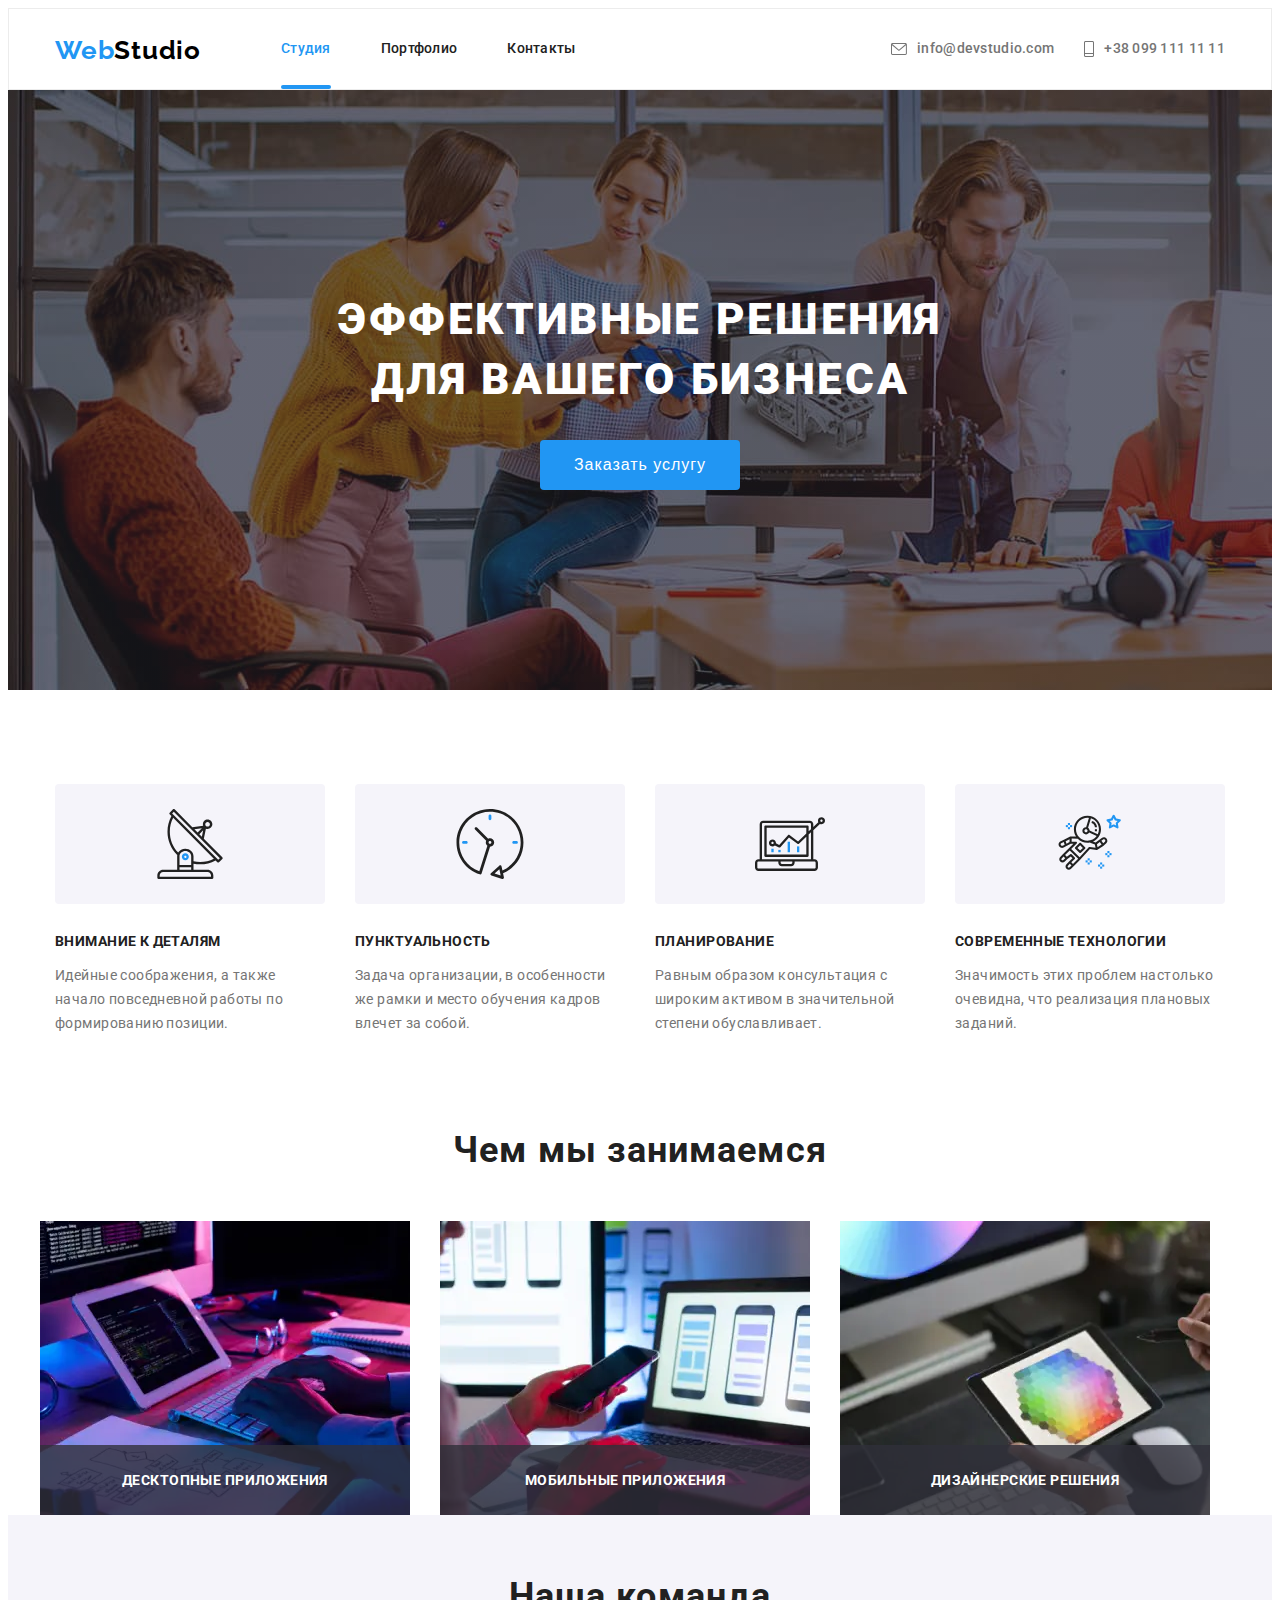
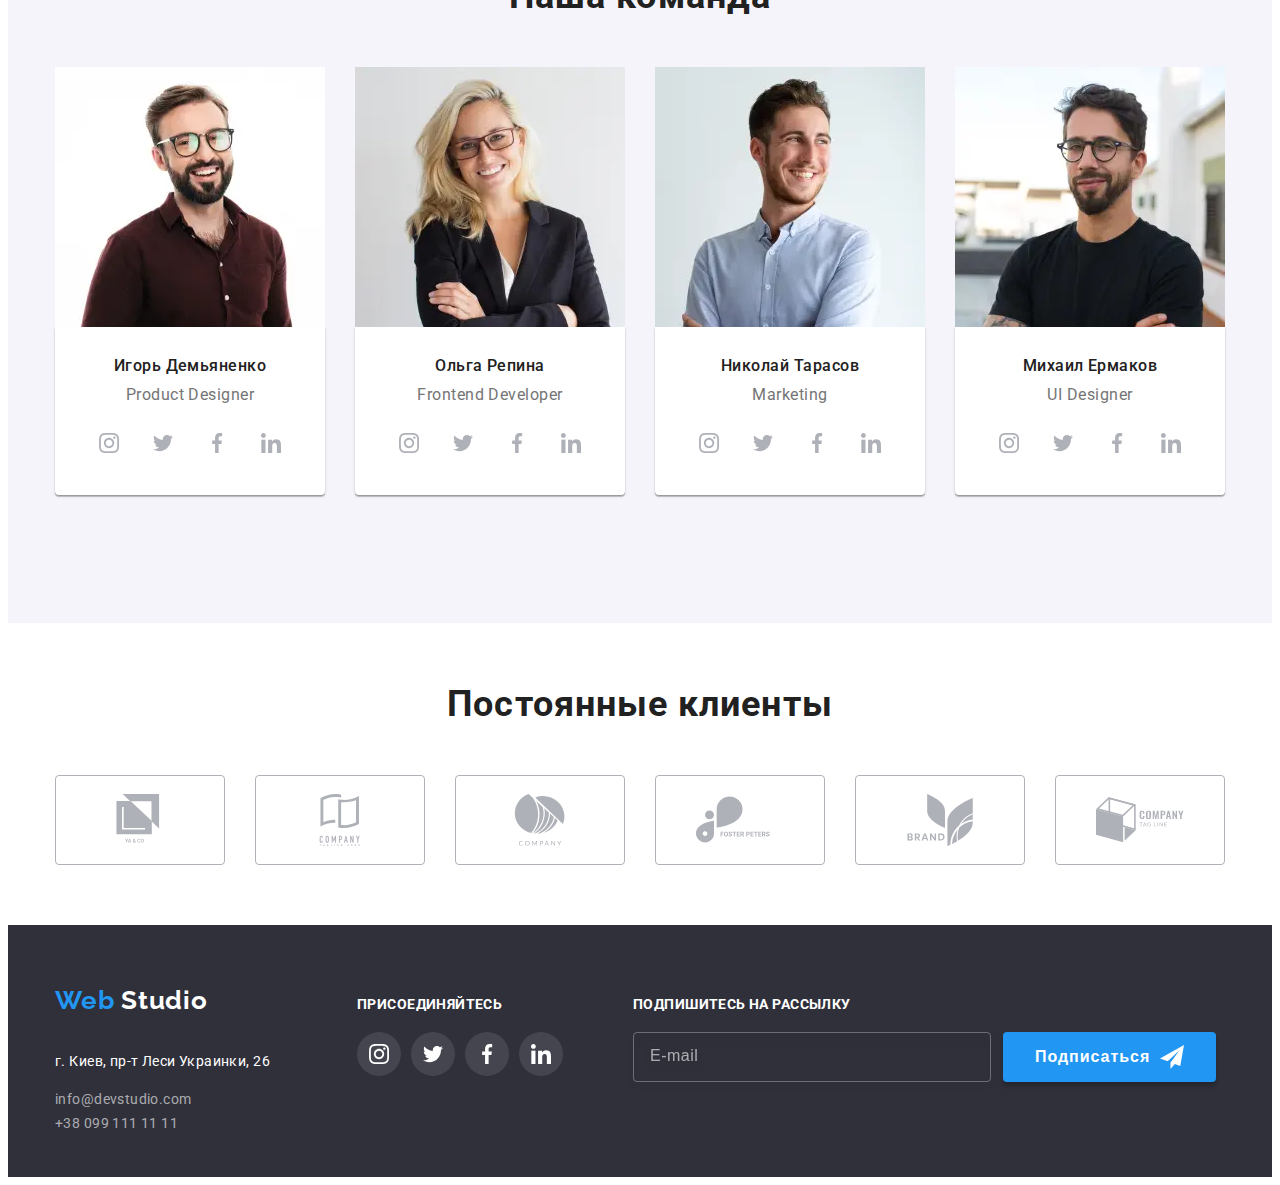
==== commit e783ab35: "Зауваження ментора" ====
--- a/index.html
+++ b/index.html
@@ -152,9 +152,16 @@
                     <ul class="works-list list">
                         <li class="works-list-item">
                             <div class="work-thumb">
-                                <img src="./images/works/box1.jpg" 
-                                    class="image-work" alt="розробка структури" 
-                                    width="370" height="294">
+                                <picture>
+                                    <source srcset="./images/works/box1-desktop@x1.webp 1x, ./images/works/box1-desktop@x2.webp 2x"
+                                        media="(min-width: 1200px)" type="image/webp">
+                                    <source 
+                                    srcset="./images/works/box1-desktop@x1.jpg 1x, ./images/works/box1-desktop@x2.jpg 2x"
+                                        media="(min-width: 1200px)">                               
+                                    
+                                    <img src="./images/works/box1-desktop@x1.jpg" class="image-work" alt="розробка структури">
+                                </picture>
+                               
                                 <p class="work-discription">
                                     Десктопные приложения
                                 </p>
@@ -163,9 +170,16 @@
                         </li>
                         <li class="works-list-item">
                             <div class="work-thumb">
-                                <img src="./images/works/box2.jpg" 
-                                    class="image-work" alt="адаптування" 
-                                    width="370" height="294">
+                                <picture>
+                                    <source srcset="./images/works/box2-desktop@x1.webp 1x, ./images/works/box2-desktop@x2.webp 2x"
+                                        media="(min-width: 1200px)" type="image/webp">
+                                    <source 
+                                    srcset="./images/works/box2-desktop@x1.jpg 1x, ./images/works/box2-desktop@x2.jpg 2x"
+                                        media="(min-width: 1200px)">                               
+                                    
+                                    <img src="./images/works/box2-desktop@x1.jpg" class="image-work" alt="адаптування">
+                                </picture>
+
                                 <p class="work-discription">
                                     Мобильные приложения
                                 </p>
@@ -174,9 +188,16 @@
                         </li>
                         <li class="works-list-item">
                             <div class="work-thumb">
-                                <img src="./images/works/box3.jpg" 
-                                    class="image-work" alt="вибір кольору" 
-                                    width="370" height="294">
+                                <picture>
+                                    <source srcset="./images/works/box3-desktop@x1.webp 1x, ./images/works/box3-desktop@x2.webp 2x"
+                                        media="(min-width: 1200px)" type="image/webp">
+                                    <source 
+                                    srcset="./images/works/box3-desktop@x1.jpg 1x, ./images/works/box3-desktop@x2.jpg 2x"
+                                        media="(min-width: 1200px)">                               
+                                    
+                                    <img src="./images/works/box3-desktop@x1.jpg" class="image-work" alt="вибір кольору">
+                                </picture>
+                                
                                 <p class="work-discription">
                                     Дизайнерские решения
                                 </p>
--- a/css/main.min.css
+++ b/css/main.min.css
@@ -1,2 +1,2 @@
-:root{--logo-black-color: #000000;--primary-text-color: #757575;--background-section-color: #f5f4fa;--title-text-color: #212121;--input-border-color: rgba(21, 21, 21, 0.2);--accent-color: #2196f3;--category-text-background: rgba(33, 150, 243, 0.9);--primary-white-color: #ffffff;--footer-background-color: #2f303a;--works-discription-color: rgba(47, 48, 58, 0.8);--footer-adress-color: rgba(255, 255, 255, 0.6);--footer-input-border: rgba(255, 255, 255, 0.3);--header-line-color: #ececec;--border-line-color: #eeeeee;--content-team-shadow-v1: rgba(0, 0, 0, 20%);--content-team-shadow-v2: rgba(0, 0, 0, 14%);--content-team-shadow-v3: rgba(0, 0, 0, 12%);--hero-overlay-color: rgba(47, 48, 58, 40%);--social-icon-color: #afb1b8;--footer-social-icon: rgba(255, 255, 255, 10%);--backdrop-color: rgba(0, 0, 0, 0.2);--cheked-policy-border: rgba(33, 33, 33, 1);--message-text-color: rgba(117, 117, 117, 0.5);--placeholder-footer-text: rgba(255, 255, 255, 0.6);--sen-btn-bcg-color: #188ce8}.visually-hidden{position:absolute;clip:rect(1px, 1px, 1px, 1px);padding:0px;border:0px;height:1px;width:1px;overflow:hidden}html{box-sizing:border-box}*,*::after,*::before{box-sizing:inherit}body{color:var(--primary-text-color);font-family:Roboto, sans-serif}img{display:block}.container{margin-top:0px;margin-bottom:0px}@media screen and (min-width: 1200px){.container{padding:118px 15px}}@media screen and (min-width: 480px){.hero .container{width:480px;height:400px;margin:0;margin-left:auto;margin-right:auto;padding-top:118px;padding-bottom:118px}}@media screen and (min-width: 768px){.hero .container{width:738px;height:400px}}@media screen and (min-width: 1200px){.hero .container{width:1200px;height:600px;margin:0;margin-left:auto;margin-right:auto;padding:200px 15px;margin-bottom:94px}}@media screen and (min-width: 480px){footer .container{width:480px;height:603px;margin:0;margin-left:auto;margin-right:auto;padding-top:60px;padding-bottom:60px}}@media screen and (min-width: 768px){footer .container{width:768px;height:463px;padding-top:60px;padding-bottom:60px;padding-left:76px;padding-right:76px;display:flex;flex-wrap:wrap}}@media screen and (min-width: 1200px){footer .container{min-width:1200px;display:flex;align-items:baseline;margin:0;margin-left:auto;margin-right:auto;padding:0;padding-top:60px;padding-bottom:60px}}.page-header .container{display:flex;align-items:center;margin-left:auto;margin-right:auto}@media screen and (min-width: 480px){.page-header .container{width:480px;height:60px;padding:0;padding-left:15px;padding-right:15px}}@media screen and (min-width: 768px){.page-header .container{width:768px;height:80px;padding:0;padding-left:15px;padding-right:15px}}@media screen and (min-width: 1200px){.page-header .container{min-width:1600px;height:80px;padding:0;padding-left:215px;padding-right:215px}}@media screen and (min-width: 480px){.portfolio .container{width:480px;margin:0;margin-left:auto;margin-right:auto;padding-left:15px;padding-top:60px;padding-right:15px;padding-bottom:60px}}@media screen and (min-width: 768px){.portfolio .container{width:768px;padding-left:15px;padding-top:60px;padding-right:15px;padding-bottom:60px}}@media screen and (min-width: 1200px){.portfolio .container{width:1200px;padding-top:94px;padding-bottom:94px;margin-left:auto;margin-right:auto}}@media screen and (min-width: 1200px){.works .container{width:1200px;height:386px;margin:0;margin-left:auto;margin-right:auto;padding:0;padding-bottom:94px}}@media screen and (min-width: 480px){.features .container{width:450px;height:994px;margin-left:auto;margin-right:auto;margin-top:60px;margin-bottom:60px}}@media screen and (min-width: 768px){.features .container{width:738px;height:507px;margin-left:auto;margin-right:auto;margin-top:60px;margin-bottom:60px}}@media screen and (min-width: 1200px){.features .container{min-width:1170px;height:251px;margin-left:auto;margin-right:auto;margin-top:94px;margin-bottom:94px;padding:0}}@media screen and (min-width: 480px){.team .container{width:480px;height:2761px;margin:0;margin-left:auto;margin-right:auto;padding:60px 15px}}@media screen and (min-width: 768px){.team .container{width:768px;height:1285px}}@media screen and (min-width: 1200px){.team .container{min-width:1200px;height:708px;margin-left:auto;margin-right:auto}}@media screen and (min-width: 480px){.client .container{width:450px;height:393px;margin:0;margin-top:60px;margin-left:auto;margin-bottom:60px;margin-right:auto;padding:0}}@media screen and (min-width: 768px){.client .container{width:738px;height:273px}}@media screen and (min-width: 1200px){.client .container{min-width:1170px;height:182px;margin-left:auto;margin-right:auto}}.list{padding:0px;margin:0px;list-style:none}.logo{display:inline-block;color:var(--logo-black-color);font-family:Raleway, sans-serif;letter-spacing:0.03em;text-decoration:none}@media screen and (min-width: 480px){.logo{font-weight:700px;font-size:24px;line-height:decimal-round(1.16667, 3)}}@media screen and (min-width: 768px){.logo{margin-right:80px}}@media screen and (min-width: 1200px){.logo{font-weight:bold;font-size:26px;line-height:31px;letter-spacing:0.03em}}.logo .web{color:var(--accent-color)}@media screen and (min-width: 480px){footer .logo{display:block;width:154px;margin-top:0px;margin-right:160px;margin-bottom:20px;margin-left:160px;padding:0}}@media screen and (min-width: 768px){footer .logo{width:142px;margin:0;margin-left:auto;margin-right:204px;margin-bottom:20px}}@media screen and (min-width: 1200px){footer .logo{margin:0;width:160px;margin-bottom:20px}}.page-header{border:1px solid var(--header-line-color)}@media screen and (min-width: 480px){.navigation{padding:0;width:134px;height:28px;margin-right:276px}}@media screen and (min-width: 768px){.navigation{display:flex;padding:0;margin-right:94px}}@media screen and (min-width: 1200px){.navigation{display:flex;padding:0}}@media screen and (min-width: 480px){.burger-btn{display:block;background-color:transparent;border:none;padding:0;margin-top:10px;margin-bottom:10px}.burger-btn :hover,.burger-btn :focus{fill:var(--accent-color)}}@media screen and (min-width: 767px){.burger-btn{display:none}}.burger-icon{width:40px;height:40px;fill:var(--logo-black-color)}@media screen and (min-width: 480px){.mobile-menu{position:absolute;width:100%;height:100vh;top:0;left:50%;transform:translateX(-50%) translateY(-100%);background-color:var(--primary-white-color);padding:48px 40px;transition:transform 250ms cubic-bezier(0.4, 0, 0.2, 1)}}@media screen and (min-width: 768px){.mobile-menu{display:none}}.mobile-menu .btn-close-mobile{position:absolute;top:8px;right:8px;width:30px;height:30px;border:0;border-radius:50%;background-image:url("../images/modal/close.svg");cursor:pointer;transition:background-image 250ms cubic-bezier(0.4, 0, 0.2, 1)}.mobile-menu .btn-close-mobile:hover,.mobile-menu .btn-close-mobile:focus{background-image:url("../images/modal/close-hover.svg")}@media screen and (min-width: 480px){.mobile-menu .site-nav{display:block;margin:0;margin-left:auto;align-items:center}.mobile-menu .site-nav :not(:last-child){margin-bottom:32px}}@media screen and (min-width: 768px){.mobile-menu .site-nav{display:none}}.mobile-menu .link{color:var(--primary-text-color);font-weight:500;font-size:40px;line-height:1.175;letter-spacing:0.02em;text-decoration:none;transition-property:color;transition-duration:250ms;transition-timing-function:cubic-bezier(0.4, 0, 0.2, 1)}.mobile-menu .link.current-mobile{color:var(--accent-color)}.mobile-menu .link:hover,.mobile-menu .link:focus{color:var(--accent-color)}@media screen and (max-width: 1199px){.mobile-menu .nav-adress{display:none}}@media screen and (min-width: 480px){.mobile-menu .nav-adress{display:block;margin:0;margin-top:300px;margin-left:auto;align-items:center}.mobile-menu .nav-adress :not(:last-child){margin-bottom:32px}}.mobile-menu .nav-adress .adress{font-weight:500px;font-size:24px;line-height:1.167;letter-spacing:0.02em;text-decoration:none;transition-property:color;transition-duration:250ms;transition-timing-function:cubic-bezier(0.4, 0, 0.2, 1)}.mobile-menu .nav-adress .adress.adress-accent{color:var(--accent-color);font-size:34px;line-height:1.176;letter-spacing:0.02em}@media screen and (max-width: 1199px){.mobile-menu .mobile-social-list{display:none}}@media screen and (min-width: 480px){.mobile-menu .mobile-social-list{display:flex;justify-content:start;margin:0;margin-top:64px;margin-left:auto;align-items:center}.mobile-menu .mobile-social-list :not(:last-child){margin-right:20px}.mobile-menu .mobile-social-list :not(:last-child)::after{content:"";margin-left:10px;width:22px;height:0px;left:0;top:0;border:1px solid rgba(33,33,33,0.2);transform:rotate(90deg)}}.mobile-menu .mobile-social-list-item{display:inline-block}.mobile-menu .mobile-social-link{color:var(--accent-color);text-decoration:none;font-weight:500;font-size:18px;line-height:1.222;letter-spacing:0.02em}.mobile-menu.is-open{transform:translateX(-50%) translateY(0%)}@media screen and (max-width: 1199px){.site-nav{display:none}}@media screen and (min-width: 768px){.site-nav{display:flex;margin-right:80px;align-items:center;text-align:center;letter-spacing:0.02em;font-weight:500}}@media screen and (min-width: 480px){.site-nav .link{font-size:40px;line-height:1.175;padding:0}}@media screen and (min-width: 768px){.site-nav .link{display:block;padding-top:32px;padding-bottom:32px;color:var(--title-text-color);font-weight:500;font-size:14px;line-height:1.14;letter-spacing:0.02em;text-decoration:none;cursor:pointer;transition-property:color;transition-duration:250ms;transition-timing-function:cubic-bezier(0.4, 0, 0.2, 1)}.site-nav .link:hover,.site-nav .link:focus{color:var(--accent-color)}.site-nav .link.current{color:var(--accent-color);padding-bottom:0px}.site-nav .link.current::after{display:block;content:"";margin-top:28px;margin-bottom:0px;padding:0px;width:100%;height:4px;background:var(--accent-color);border-radius:2px}}@media screen and (min-width: 768px){.nav-list-item:not(:last-child){margin-right:50px}}@media screen and (max-width: 1199px){.nav-adress{display:none}}@media screen and (min-width: 768px){.nav-adress{display:block;margin-left:auto}}@media screen and (min-width: 1200px){.nav-adress{display:flex;align-items:center;text-align:center;justify-content:baseline}}.nav-adress .adress{display:flex;align-items:center;color:var(--primary-text-color);font-weight:500;letter-spacing:0.02em;text-decoration:none;transition-property:color;transition-duration:250ms;transition-timing-function:cubic-bezier(0.4, 0, 0.2, 1)}@media screen and (min-width: 768px){.nav-adress .adress{font-size:12px;line-height:1.14}}@media screen and (min-width: 1200px){.nav-adress .adress{display:flex;align-items:center;color:var(--primary-text-color);font-weight:500;font-size:14px;line-height:1.14;letter-spacing:00.02em;text-decoration:none;transition-property:color;transition-duration:250ms;transition-timing-function:cubic-bezier(0.4, 0, 0.2, 1)}.nav-adress .adress:hover,.nav-adress .adress:focus{color:var(--accent-color)}}.nav-adress .adress:hover,.nav-adress .adress:focus{color:var(--accent-color)}@media screen and (min-width: 768px){.nav-adress .nav-adress-item:not(:last-child){margin-bottom:10px}}@media screen and (min-width: 1200px){.nav-adress .nav-adress-item:not(:last-child){margin-right:30px;margin-bottom:0}}.nav-adress .mail-icon{width:16px;height:12px;margin-right:10px;fill:var(--primary-text-color);transition-property:fill;transition-duration:250ms;transition-timing-function:cubic-bezier(0.4, 0, 0.2, 1)}@media screen and (max-width: 1199px){.nav-adress .mail-icon{display:none}}@media screen and (min-width: 768px){.nav-adress .mail-icon{display:block}}@media screen and (min-width: 1200px){.nav-adress .mail-icon{display:block}}.nav-adress-item:hover .nav-adress .mail-icon,.nav-adress-item:focus .nav-adress .mail-icon{fill:var(--accent-color)}.nav-adress .tel-icon{width:10px;height:16px;margin-right:10px;fill:var(--primary-text-color);transition-property:fill;transition-duration:250ms;transition-timing-function:cubic-bezier(0.4, 0, 0.2, 1)}@media screen and (max-width: 1199px){.nav-adress .tel-icon{display:none}}@media screen and (min-width: 768px){.nav-adress .tel-icon{display:block}}@media screen and (min-width: 1200px){.nav-adress .tel-icon{display:block}}.nav-adress-item:hover .nav-adress .tel-icon,.nav-adress-item:focus .nav-adress .tel-icon{fill:var(--accent-color)}.hero{text-align:center;margin-left:auto;margin-right:auto;background-image:linear-gradient(var(--hero-overlay-color), var(--hero-overlay-color)),url("../images/hero/hero-mobile@x1.jpg");background-repeat:no-repeat;background-size:cover}@media screen and (min-device-pixel-ratio: 2) and (min-width: 320px), screen and (min-resolution: 192dpi) and (min-width: 320px), screen and (min-resolution: 2dppx) and (min-width: 320px){.hero{background-image:linear-gradient(var(--hero-overlay-color), var(--hero-overlay-color)),url("../images/hero/hero-mobile@x2.jpg")}}@media screen and (min-width: 768px){.hero{background-image:linear-gradient(var(--hero-overlay-color), var(--hero-overlay-color)),url("../images/hero/hero-tablet@x1.jpg")}}@media screen and (min-device-pixel-ratio: 2) and (min-width: 768px), screen and (min-resolution: 192dpi) and (min-width: 768px), screen and (min-resolution: 2dppx) and (min-width: 768px){.hero{background-image:linear-gradient(var(--hero-overlay-color), var(--hero-overlay-color)),url("../images/hero/hero-tablet@x2.jpg")}}@media screen and (min-width: 1200px){.hero{background-image:linear-gradient(var(--hero-overlay-color), var(--hero-overlay-color)),url("../images/hero/hero-desktop@x1.jpg");background-repeat:no-repeat;background-size:contain}}@media screen and (min-device-pixel-ratio: 2) and (min-width: 1200px), screen and (min-resolution: 192dpi) and (min-width: 1200px), screen and (min-resolution: 2dppx) and (min-width: 1200px){.hero{height:600px;background-image:linear-gradient(var(--hero-overlay-color), var(--hero-overlay-color)),url("../images/hero/hero-desktop@x2.jpg")}}.hero-title{margin-top:0px;margin-bottom:30px;color:var(--primary-white-color);font-weight:900;font-size:26px;line-height:1.62;text-align:center;letter-spacing:0.06em;text-transform:uppercase}@media screen and (min-width: 1200px){.hero-title{font-weight:900;font-size:44px;line-height:1.36}}.hero-btn{display:inline-block;min-width:200px;height:50px;border:0;border-radius:4px;padding:10px 32px;color:var(--primary-white-color);background-color:var(--accent-color);font-weight:700px;font-size:16px;line-height:decimal-round(1.875, 3);letter-spacing:0.06em;text-decoration:none;cursor:pointer}.section-title{color:var(--title-text-color);font-weight:700px;font-size:36px;line-height:decimal-round(1.16667, 3);text-align:center;letter-spacing:0.03em}.client .section-title{margin-top:0px}@media screen and (min-width: 768px){.client .section-title{margin-bottom:30px}}@media screen and (min-width: 1200px){.client .section-title{margin-bottom:50px}}.team .section-title{padding-top:0px;margin-top:0px;margin-bottom:50px}.works .section-title{margin-top:0px;margin-bottom:50px}.features{padding:0px}.features .title{margin-top:0px;margin-bottom:0px;color:var(--primary-white-color)}.features .features-text{display:block;font-weight:400;font-size:14px;line-height:1.71;letter-spacing:0.03em}@media screen and (min-width: 768px){.features-list{display:flex;flex-wrap:wrap;align-items:flex-start}}@media screen and (min-width: 1200px){.features-list{flex-wrap:nowrap}}.features-list-item{max-width:450px;height:120px}.features-list-item:not(:last-child){margin-bottom:136px}@media screen and (min-width: 768px){.features-list-item{width:354px;margin-bottom:161px}.features-list-item:not(:nth-child(even)){margin-right:30px}}@media screen and (min-width: 1200px){.features-list-item{width:270px}.features-list-item:not(:last-child){margin-right:30px}}.features-list-icon{display:block;padding:25px 190px;margin-bottom:30px;background-color:var(--background-section-color);width:450px;height:120px;border-radius:4px}@media screen and (min-width: 768px){.features-list-icon{display:flex;align-items:center;justify-content:center;padding:25px 142px;width:354px}}@media screen and (min-width: 1200px){.features-list-icon{width:270px;padding:0}}.list-icon{width:70px;height:70px}.features-title{display:block;margin-left:105px;margin-right:105px;margin-top:0px;margin-bottom:10px;color:var(--title-text-color);font-weight:700;font-size:14px;line-height:1.14;letter-spacing:0.03em;text-transform:uppercase;text-align:center}@media screen and (min-width: 768px){.features-title{text-align:left;margin-left:0;margin-right:0}}@media screen and (max-width: 1199px){.works{display:none}}.works-list{display:flex;margin-left:-15px;margin-right:-15px}.works-list-item{margin-left:15px;margin-right:15px;max-width:370px}.work-thumb{position:relative}.work-discription{position:absolute;left:0;bottom:0;display:block;margin-top:0;margin-bottom:0;width:100%;height:70px;padding-top:28px;padding-bottom:28px;font-weight:700;font-size:14px;line-height:1.14;text-align:center;letter-spacing:0.03em;text-transform:uppercase;color:var(--primary-white-color);background-color:var(--works-discription-color)}.team{background-color:var(--background-section-color)}@media screen and (min-width: 768px){.team-list{display:flex;flex-wrap:wrap;align-items:flex-start}}@media screen and (min-width: 1200px){.team-list{flex-wrap:nowrap;justify-content:space-between;margin-left:auto;margin-right:auto}}@media screen and (min-width: 480px){.team-list-item{width:450px;height:622px}.team-list-item:not(:last-child){margin-bottom:30px}}@media screen and (min-width: 768px){.team-list-item{width:354px;height:536px}.team-list-item:not(:nth-child(even)){margin-right:30px;margin-bottom:30px}}@media screen and (min-width: 1200px){.team-list-item{width:270px;height:428px}.team-list-item:not(:last-child){margin-right:30px}}.team-member{margin-top:0px;margin-bottom:10px;color:var(--title-text-color);font-weight:500;font-size:16px;line-height:1.18;text-align:center;letter-spacing:0.03em}@media screen and (min-width: 768px){.team-member{margin-right:0}}.social-list{display:flex;justify-content:space-between}@media screen and (min-width: 480px){.social-list{width:206px;height:44px;padding:0;margin-left:auto;margin-right:auto}}.position{margin-top:0px;margin-bottom:16px;font-weight:400;font-size:16px;line-height:1.18;text-align:center;letter-spacing:0.03em}.social-list-link{display:flex;justify-content:center;align-items:center;width:44px;height:44px;background-color:#ffffff;border-radius:50%;transition-property:background-color;transition-duration:250ms;transition-timing-function:cubic-bezier(0.4, 0, 0.2, 1)}.social-list-link:hover,.social-list-link:focus{background-color:var(--accent-color)}.social-list-icon{width:20px;height:20px;fill:var(--social-icon-color);transition-property:fill;transition-duration:250ms;transition-timing-function:cubic-bezier(0.4, 0, 0.2, 1)}.social-list-link:hover .social-list-icon,.social-list-link:focus .social-list-icon{fill:var(--primary-white-color)}.team-list-content{padding-top:30px;padding-left:32px;padding-right:32px;background-color:var(--primary-white-color);border-radius:0px 0px 4px 4px;box-shadow:0px 2px 1px 0px var(--content-team-shadow-v1),0px 1px 1px 0px var(--content-team-shadow-v2),0px 1px 3px 0px var(--content-team-shadow-v3)}@media screen and (min-width: 480px){.team-list-content{padding-bottom:30px}}@media screen and (min-width: 480px){.client-list{display:flex;flex-wrap:wrap;align-items:flex-start}}@media screen and (min-width: 768px){.client-list{justify-content:center}}@media screen and (min-width: 480px){.client-list-item{width:210px;height:90px;margin:0}.client-list-item:not(:nth-child(even)){margin-right:30px;margin-bottom:30px}}@media screen and (min-width: 768px){.client-list-item{width:226px;margin-right:30px;margin-bottom:30px}.client-list-item:nth-child(3n){margin-right:0}.client-list-item:nth-child(n+4){margin-bottom:0}}@media screen and (min-width: 1200px){.client-list-item{justify-content:center;align-items:center;width:170px;height:90px}.client-list-item:not(:last-child){margin-right:30px}}.client-list-link{border:1px solid var(--social-icon-color);border-radius:4px;display:flex;justify-content:center;align-items:center;width:100%;height:100%;transition-property:border;transition-duration:250ms;transition-timing-function:cubic-bezier(0.4, 0, 0.2, 1)}.client-list-link:hover,.client-list-link:focus{border:1px solid var(--accent-color)}.client-list-icon{max-width:88px;max-height:52px;fill:var(--social-icon-color);transition-property:fill;transition-duration:250ms;transition-timing-function:cubic-bezier(0.4, 0, 0.2, 1)}.client-list-link:hover .client-list-icon,.client-list-link:focus .client-list-icon{fill:var(--accent-color)}footer{background-color:var(--footer-background-color)}footer .studio{color:var(--primary-white-color)}@media screen and (min-width: 480px){footer .title{display:block;text-align:center;margin-top:0;margin-bottom:20px;font-weight:700;font-size:14px;line-height:1.142;letter-spacing:0.03em;text-transform:uppercase;color:var(--primary-white-color)}}@media screen and (min-width: 1200px){footer .title{text-align:left}}@media screern and (min-width: 480px){.adress-bar{margin-right:auto;margin-left:auto;align-content:center}}@media screern and (min: width 768px){.adress-bar{margin-right:76px}}@media screern and (min: width 1200px){.adress-bar{margin-right:70px}}.footer-adress{color:var(--primary-white-color);font-weight:400;font-style:normal;font-size:14px;line-height:1.71;letter-spacing:0.03em;text-decoration:none}@media screen and (min-width: 480px){.footer-adress{text-align:center;margin-bottom:60px}}@media screen and (min-width: 768px){.footer-adress{width:232px;margin-right:165px}}@media screen and (min-width: 1200px){.footer-adress{margin:0;margin-right:70px}}@media screen and (min-width: 1200px){.footer-adress{text-align:left}}.office-adress-list{margin-top:0px;padding:0}@media screen and (min-width: 1200px){.office-adress-list{text-align:left}}.adress-list-item{padding:0}@media screen and (min-width: 1200px){.adress-list-item{text-align:left}}.adress-list-item :not(:last-child){margin-bottom:9px}.mail,.phone-number{color:var(--footer-adress-color);font-weight:400;font-size:14px;font-style:normal;line-height:1.71;text-align:left;letter-spacing:0.03em;text-decoration:none}.socail-bar{align-content:center}@media screen and (min-width: 1200px){.socail-bar{margin:0;margin-right:70px}}.socialbar-list{display:flex;justify-content:center}@media screen and (min-width: 480px){.socialbar-list{margin-left:auto;margin-right:auto;margin-bottom:60px}}.socialbar-list-item{display:flex;justify-content:center;align-items:center;width:44px;height:44px;background-color:var(--footer-social-icon);border-radius:50%}footer .socialbar-list-item:not(:last-child){margin-right:10px}.socialbar-list-link{display:flex;justify-content:center;align-items:center;width:44px;height:44px;border-radius:50%;transition-property:background-color;transition-duration:250ms;transition-timing-function:cubic-bezier(0.4, 0, 0.2, 1)}.socialbar-list-link:hover,.socialbar-list-link:focus{background-color:var(--accent-color)}.socialbar-list-icon{width:20px;height:20px;fill:var(--primary-white-color)}@media screen and (min-width: 480px){.footer-form-mail{display:flex;flex-wrap:wrap;margin-left:auto;margin-right:auto}}@media screen and (min-width: 1200px){.footer-form-mail{display:flex;flex-wrap:nowrap;align-items:baseline}}.footer-form-input{display:inline-block;border:1px solid var(--footer-input-border);background-color:rgba(255,255,255,0);box-sizing:border-box;filter:drop-shadow(0px 4px 4px rgba(0,0,0,0.15));border-radius:4px;color:var(--primary-white-color)}@media screen and (min-width: 480px){.footer-form-input{margin-left:auto;margin-right:auto;width:450px;height:50px;margin-bottom:20px}}@media screen and (min-width: 1200px){.footer-form-input{margin:0;margin-right:12px;padding-top:15px;padding-bottom:15px;padding-left:16px;width:358px;height:50px}}.footer-form-input::placeholder{display:flex;align-items:center;font-weight:400;font-size:16px;line-height:1.25;letter-spacing:0.03em;color:var(--placeholder-footer-text)}.footer-form-btn{display:flex;align-self:center;align-items:center;min-width:200px;height:50px;border:0;border-radius:4px;padding:10px 32px;color:var(--primary-white-color);background-color:var(--accent-color);font-weight:700;font-size:16px;line-height:1.87;letter-spacing:0.06em;text-decoration:none;cursor:pointer;box-shadow:0px 4px 4px rgba(0,0,0,0.25)}@media screen and (min-width: 480px){.footer-form-btn{margin-left:auto;margin-right:auto}}.footer-form-btn span{display:block;margin-right:10px}.footer-form-btn svg{width:24px;height:24px}.backdrop{position:fixed;top:0;left:0;width:100%;height:100%;background-color:var(--backdrop-color);transition:all 250ms cubic-bezier(0.4, 0, 0.2, 1)}.modal{position:absolute;left:50%;top:50%;transform:translate(-50%, -50%);padding:40px;background:var(--primary-white-color);box-shadow:0px 1px 3px var(--content-team-shadow-v3),0px 1px 1px var(--content-team-shadow-v2),0px 2px 1px var(--content-team-shadow-v1);border-radius:4px}@media screen and (min-width: 480px){.modal{width:93%;height:609px}}@media screen and (min-width: 768px){.modal{width:450px;height:609px}}@media screen and (min-width: 1200px){.modal{width:528px;height:581px}}.is-hidden{opacity:0;visibility:hidden;pointer-events:none}.btn-close-modal{position:absolute;top:8px;right:8px;width:30px;height:30px;border:0;border-radius:50%;background-image:url("../images/modal/close.svg");cursor:pointer;transition:background-image 250ms cubic-bezier(0.4, 0, 0.2, 1)}.btn-close-modal:hover,.btn-close-modal:focus{background-image:url("../images/modal/close-hover.svg")}.contact-form{padding:0px;margin-top:0px;display:flex;flex-direction:column}.contact-form-title{margin-top:0;margin-bottom:12px;width:100%;font-weight:700;font-size:20px;line-height:1.15;text-align:center;letter-spacing:0.03em;color:var(--title-text-color)}.contact-form-lable{display:inline-block;width:100%;font-weight:400;font-size:12px;line-height:1.167;letter-spacing:0.01em;color:var(--primary-text-color)}.contact-form-input{display:block;margin-top:4px;margin-bottom:10px;padding-left:40px;width:100%;height:40px;border:1px solid var(--input-border-color);box-sizing:border-box;border-radius:4px;transition:border 250ms cubic-bezier(0.4, 0, 0.2, 1)}.contact-form-input:focus{outline:none;border:1px solid var(--accent-color)}.contact-form-icon{position:relative;width:18px;height:18px;position:absolute;top:50%;left:12px;transform:translateY(-50%);display:block;transition:fill 250ms cubic-bezier(0.4, 0, 0.2, 1)}.contact-form-input:focus+.contact-form-icon{fill:var(--accent-color)}.contact-form-input-wrapper{display:block;position:relative}.contact-form-message{margin-bottom:20px;padding-top:12px;padding-right:16px;padding-bottom:12px;padding-left:16px;width:100%;height:120px;resize:none;border:1px solid var(--input-border-color);box-sizing:border-box;border-radius:4px;font-weight:400;font-size:12px;line-height:1.167;letter-spacing:0.01em;transition:border-color 250ms cubic-bezier(0.4, 0, 0.2, 1)}.contact-form-message::placeholder{color:var(--message-text-color)}.contact-form-message:focus{outline:none;border-color:var(--accent-color)}.contact-form-label-policy{display:flex;align-items:center;font-weight:400;letter-spacing:0.03em;color:var(--primary-text-color)}@media screen and (min-width: 480px){.contact-form-label-policy{font-size:12px;line-height:1.167}}@media screen and (min-width: 1200px){.contact-form-label-policy{font-size:14px;line-height:1.714}}.contact-form-label-policy::before{display:inline-block;width:16px;height:15px;border:1px solid #000;border-radius:2px;content:"";margin-right:8px;transition:border background-image 250ms cubic-bezier(0.4, 0, 0.2, 1)}@media screen and (min-width: 480px){.contact-form-label-policy::before{margin-left:0}}@media screen and (min-width: 1200px){.contact-form-label-policy::before{margin-left:14px}}.contact-form-check-policy:checked+.contact-form-label-policy::before{border:0;background-image:url("../images/modal/icon-check.svg")}.contact-form-label-policy span{margin-right:5px}.contact-form-label-policy a{color:var(--accent-color)}.contact-form-btn{margin-top:30px;align-self:center;min-width:200px;height:50px;border:0;border-radius:4px;padding:10px 32px;color:var(--primary-white-color);background-color:var(--accent-color);font-weight:700;font-size:16px;line-height:1.87;letter-spacing:0.06em;text-decoration:none;cursor:pointer;box-shadow:0px 4px 4px rgba(0,0,0,0.25)}.contact-form-btn:hover,.contact-form-btn:focus{background-color:var(--sen-btn-bcg-color)}
+:root{--logo-black-color: #000000;--primary-text-color: #757575;--background-section-color: #f5f4fa;--title-text-color: #212121;--input-border-color: rgba(21, 21, 21, 0.2);--accent-color: #2196f3;--category-text-background: rgba(33, 150, 243, 0.9);--primary-white-color: #ffffff;--footer-background-color: #2f303a;--works-discription-color: rgba(47, 48, 58, 0.8);--footer-adress-color: rgba(255, 255, 255, 0.6);--footer-input-border: rgba(255, 255, 255, 0.3);--header-line-color: #ececec;--border-line-color: #eeeeee;--content-team-shadow-v1: rgba(0, 0, 0, 20%);--content-team-shadow-v2: rgba(0, 0, 0, 14%);--content-team-shadow-v3: rgba(0, 0, 0, 12%);--hero-overlay-color: rgba(47, 48, 58, 40%);--social-icon-color: #afb1b8;--footer-social-icon: rgba(255, 255, 255, 10%);--backdrop-color: rgba(0, 0, 0, 0.2);--cheked-policy-border: rgba(33, 33, 33, 1);--message-text-color: rgba(117, 117, 117, 0.5);--placeholder-footer-text: rgba(255, 255, 255, 0.6);--sen-btn-bcg-color: #188ce8}.visually-hidden{position:absolute;clip:rect(1px, 1px, 1px, 1px);padding:0px;border:0px;height:1px;width:1px;overflow:hidden}html{box-sizing:border-box}*,*::after,*::before{box-sizing:inherit}body{color:var(--primary-text-color);font-family:Roboto, sans-serif}img{display:block}.container{width:100%;margin-top:0px;margin-bottom:0px;margin-left:auto;margin-right:auto;padding-right:15px;padding-left:15px}.hero .container{width:100%;margin-left:auto;margin-right:auto;padding-top:60px;padding-right:15px;padding-bottom:60px;padding-left:15px}@media screen and (min-width: 480px){.hero .container{margin:0;padding:0;padding-top:118px;padding-bottom:118px;margin-left:auto;margin-right:auto}}@media screen and (min-width: 768px){.hero .container{width:100%;height:400px;padding:0;padding-top:118px;padding-bottom:118px}}@media screen and (min-width: 1200px){.hero .container{width:1200px;height:600px;margin:0;padding:0;padding-top:200px;padding-bottom:200px;margin-left:auto;margin-right:auto}}footer .container{margin:0;margin-left:auto;margin-right:auto;padding-top:30px;padding-bottom:30px}@media screen and (min-width: 480px){footer .container{width:480px;height:603px;padding-top:60px;padding-bottom:60px}}@media screen and (min-width: 768px){footer .container{width:768px;height:463px;padding-top:60px;padding-bottom:60px;padding-left:76px;padding-right:76px;display:flex;flex-wrap:wrap}}@media screen and (min-width: 1200px){footer .container{min-width:1200px;height:252px;display:flex;align-items:baseline;margin:0;margin-left:auto;margin-right:auto;padding:0;padding-top:60px;padding-bottom:60px;padding-right:15px;padding-left:15px}}.page-header .container{display:flex;align-items:center;justify-content:space-between;width:100%;margin-left:auto;margin-right:auto;padding-top:0;padding-right:15px;padding-bottom:0;padding-left:15px}@media screen and (min-width: 480px){.page-header .container{width:480px;height:60px;padding:0;padding-left:15px;padding-right:15px}}@media screen and (min-width: 768px){.page-header .container{width:768px;height:80px;padding:0;padding-left:15px;padding-right:15px}}@media screen and (min-width: 1200px){.page-header .container{width:1200px;height:80px;padding:0;padding-left:15px;padding-right:15px}}.portfolio .container{width:100%;margin:0;margin-left:auto;margin-right:auto;padding-left:15px;padding-top:60px;padding-right:15px;padding-bottom:60px}@media screen and (min-width: 480px){.portfolio .container{width:480px}}@media screen and (min-width: 768px){.portfolio .container{width:768px}}@media screen and (min-width: 1200px){.portfolio .container{width:1200px;padding-top:94px;padding-bottom:94px;margin-left:auto;margin-right:auto}}@media screen and (min-width: 1200px){.works .container{width:1200px;height:386px;margin:0;margin-left:auto;margin-right:auto;padding:0;padding-bottom:94px}}.features .container{padding-top:60px}@media screen and (min-width: 480px){.features .container{width:450px;margin-left:auto;margin-right:auto;padding:0;margin-top:60px;margin-bottom:60px}}@media screen and (min-width: 768px){.features .container{width:738px;height:507px;margin-left:auto;margin-right:auto;margin-top:60px;margin-bottom:60px}}@media screen and (min-width: 1200px){.features .container{min-width:1170px;height:251px;margin-left:auto;margin-right:auto;margin-top:94px;margin-bottom:94px;padding:0}}.team .container{padding-top:30px;margin-left:auto;margin-right:auto;padding-right:15px;padding-bottom:60px;padding-left:15px}@media screen and (min-width: 480px){.team .container{width:480px;height:2761px;margin:0;margin-left:auto;margin-right:auto;padding:60px 15px}}@media screen and (min-width: 768px){.team .container{width:768px;height:1285px}}@media screen and (min-width: 1200px){.team .container{min-width:1200px;height:708px;margin-left:auto;margin-right:auto}}@media screen and (min-width: 320px){.client .container{width:100%;margin-left:auto;margin-right:auto;padding-top:60px;padding-right:15px;padding-bottom:60px;padding-left:15px}}@media screen and (min-width: 480px){.client .container{width:450px;height:393px;margin:0;margin-top:60px;margin-left:auto;margin-bottom:60px;margin-right:auto;padding:0}}@media screen and (min-width: 768px){.client .container{width:738px;height:273px}}@media screen and (min-width: 1200px){.client .container{min-width:1170px;height:182px;margin-left:auto;margin-right:auto}}@media screen and (min-width: 1200px){.container{padding:118px 15px}}.list{padding:0px;margin:0px;list-style:none}.logo{display:inline-block;color:var(--logo-black-color);font-family:Raleway, sans-serif;letter-spacing:0.03em;text-decoration:none}@media screen and (min-width: 480px){.logo{font-weight:700px;font-size:24px;line-height:28px}}@media screen and (min-width: 768px){.logo{margin-right:80px}}@media screen and (min-width: 1200px){.logo{font-weight:bold;font-size:26px;line-height:31px}}.logo .web{color:var(--accent-color)}footer .logo{display:inline-block;margin-top:0px;margin-right:auto;margin-bottom:20px;margin-left:auto;padding:0}@media screen and (min-width: 480px){footer .logo{margin-right:160px}}@media screen and (min-width: 768px){footer .logo{width:142px;margin:0;margin-left:auto;margin-right:204px;margin-bottom:20px}}@media screen and (min-width: 1200px){footer .logo{margin:0;width:160px;margin-bottom:20px}}.page-header{border:1px solid var(--header-line-color)}@media screen and (min-width: 480px){.navigation{padding:0;width:134px;height:28px;margin-right:276px}}@media screen and (min-width: 768px){.navigation{display:flex;padding:0;margin-right:94px}}@media screen and (min-width: 1200px){.navigation{display:flex;padding:0}}.burger-btn{display:block;background-color:transparent;border:none;padding:0;margin-top:10px;margin-bottom:10px}.burger-btn :hover,.burger-btn :focus{fill:var(--accent-color)}@media screen and (min-width: 767px){.burger-btn{display:none}}.burger-icon{width:40px;height:40px;fill:var(--logo-black-color)}.mobile-menu{position:fixed;top:0;z-index:10;left:50%;width:100%;height:100vh;padding-top:48px;padding-left:40px;padding-bottom:48px;background-color:var(--primary-white-color);box-shadow:0px 4px 8px rgba(0,0,0,0.04),0px 2px 4px rgba(0,0,0,0.08),0px 1px 3px rgba(0,0,0,0.16);transform:translateX(-50%) translateY(-100%);transition-property:transform;transition-duration:250ms;transition-timing-function:cubic-bezier(0.4, 0, 0.2, 1);overflow:scroll}.mobile-menu.is-open{transform:translateX(-50%) translateY(0%)}@media screen and (min-width: 768px){.mobile-menu{display:none}}.mobile-menu .btn-close-mobile{position:absolute;top:8px;right:8px;width:30px;height:30px;border:0;border-radius:50%;background-image:url("../images/modal/close.svg");cursor:pointer;transition:background-image 250ms cubic-bezier(0.4, 0, 0.2, 1)}.mobile-menu .btn-close-mobile:hover,.mobile-menu .btn-close-mobile:focus{background-image:url("../images/modal/close-hover.svg")}.mobile-menu .site-nav{display:block;width:100%;margin:0;margin-left:auto;align-items:center}.mobile-menu .site-nav :not(:last-child){margin-bottom:32px}@media screen and (min-width: 768px){.mobile-menu .site-nav{display:none}}.mobile-menu .link{color:var(--primary-text-color);font-weight:500;font-size:40px;line-height:1.175;letter-spacing:0.02em;text-decoration:none;transition-property:color;transition-duration:250ms;transition-timing-function:cubic-bezier(0.4, 0, 0.2, 1)}.mobile-menu .link.current-mobile{color:var(--accent-color)}.mobile-menu .link:hover,.mobile-menu .link:focus{color:var(--accent-color)}.mobile-menu .nav-adress{display:block;margin:0;margin-top:300px;margin-left:auto;align-items:center}.mobile-menu .nav-adress :not(:last-child){margin-bottom:32px}.mobile-menu .nav-adress .adress{font-weight:500px;font-size:24px;line-height:1.167;letter-spacing:0.02em;text-decoration:none;transition-property:color;transition-duration:250ms;transition-timing-function:cubic-bezier(0.4, 0, 0.2, 1)}.mobile-menu .nav-adress .adress.adress-accent{color:var(--accent-color);font-size:24px;line-height:1.167;letter-spacing:0.02em}@media screen and (min-width: 480px){.mobile-menu .nav-adress .adress.adress-accent{font-size:34px;line-height:1.176}}.mobile-social-list{display:flex;flex-wrap:wrap;justify-content:start;margin:0;margin-top:64px;margin-left:auto;align-items:center}.mobile-social-list :not(:last-child){margin-right:20px}.mobile-social-list :not(:last-child)::after{content:"";margin-left:10px;width:22px;height:0px;left:0;top:0;border:1px solid rgba(33,33,33,0.2);transform:rotate(90deg)}.mobile-social-list-item{display:inline-block}.mobile-social-link{color:var(--accent-color);text-decoration:none;font-weight:500;font-size:18px;line-height:1.222;letter-spacing:0.02em}@media screen and (max-width: 1199px){.site-nav{display:none}}@media screen and (min-width: 768px){.site-nav{display:flex;margin-right:80px;align-items:center;text-align:center;letter-spacing:0.02em;font-weight:500}}@media screen and (min-width: 480px){.site-nav .link{font-size:40px;line-height:1.175;padding:0}}@media screen and (min-width: 768px){.site-nav .link{display:block;padding-top:32px;padding-bottom:32px;color:var(--title-text-color);font-weight:500;font-size:14px;line-height:1.14;letter-spacing:0.02em;text-decoration:none;cursor:pointer;transition-property:color;transition-duration:250ms;transition-timing-function:cubic-bezier(0.4, 0, 0.2, 1)}.site-nav .link:hover,.site-nav .link:focus{color:var(--accent-color)}.site-nav .link.current{color:var(--accent-color);padding-bottom:0px}.site-nav .link.current::after{display:block;content:"";margin-top:28px;margin-bottom:0px;padding:0px;width:100%;height:4px;background:var(--accent-color);border-radius:2px}}@media screen and (min-width: 768px){.nav-list-item:not(:last-child){margin-right:50px}}@media screen and (max-width: 1199px){.nav-adress{display:none}}@media screen and (min-width: 768px){.nav-adress{display:block;margin-left:auto}}@media screen and (min-width: 1200px){.nav-adress{display:flex;align-items:center;text-align:center;justify-content:baseline}}.nav-adress .adress{display:flex;align-items:center;color:var(--primary-text-color);font-weight:500;letter-spacing:0.02em;text-decoration:none;transition-property:color;transition-duration:250ms;transition-timing-function:cubic-bezier(0.4, 0, 0.2, 1)}@media screen and (min-width: 768px){.nav-adress .adress{font-size:12px;line-height:1.14}}@media screen and (min-width: 1200px){.nav-adress .adress{display:flex;align-items:center;color:var(--primary-text-color);font-weight:500;font-size:14px;line-height:1.14;letter-spacing:00.02em;text-decoration:none;transition-property:color;transition-duration:250ms;transition-timing-function:cubic-bezier(0.4, 0, 0.2, 1)}.nav-adress .adress:hover,.nav-adress .adress:focus{color:var(--accent-color)}}.nav-adress .adress:hover,.nav-adress .adress:focus{color:var(--accent-color)}@media screen and (min-width: 768px){.nav-adress .nav-adress-item:not(:last-child){margin-bottom:10px}}@media screen and (min-width: 1200px){.nav-adress .nav-adress-item:not(:last-child){margin-right:30px;margin-bottom:0}}.mail-icon{width:16px;height:12px;margin-right:10px;fill:var(--primary-text-color);transition-property:fill;transition-duration:250ms;transition-timing-function:cubic-bezier(0.4, 0, 0.2, 1)}@media screen and (max-width: 1199px){.mail-icon{display:none}}@media screen and (min-width: 768px){.mail-icon{display:block}}@media screen and (min-width: 1200px){.mail-icon{display:block}}.nav-adress-item:hover .mail-icon,.nav-adress-item:focus .mail-icon{fill:var(--accent-color)}.tel-icon{width:10px;height:16px;margin-right:10px;fill:var(--primary-text-color);transition-property:fill;transition-duration:250ms;transition-timing-function:cubic-bezier(0.4, 0, 0.2, 1)}.nav-adress-item:hover .tel-icon,.nav-adress-item:focus .tel-icon{fill:var(--accent-color)}@media screen and (max-width: 1199px){.tel-icon{display:none}}@media screen and (min-width: 768px){.tel-icon{display:block}}@media screen and (min-width: 1200px){.tel-icon{display:block}}.hero{max-width:1600px;margin-right:auto;margin-left:auto;text-align:center;background-size:cover;background-repeat:no-repeat;background-image:linear-gradient(var(--hero-overlay-color), var(--hero-overlay-color)),url("../images/hero/hero-mobile@x1.jpg");background-color:var(--primary-white-color)}@media screen and (min-width: 480px){.hero{height:400px}}@media screen and (min-device-pixel-ratio: 2) and (min-width: 320px), screen and (min-resolution: 192dpi) and (min-width: 320px), screen and (min-resolution: 2dppx) and (min-width: 320px){.hero{background-image:linear-gradient(var(--hero-overlay-color), var(--hero-overlay-color)),url("../images/hero/hero-mobile@x2.jpg")}}@media screen and (min-width: 768px){.hero{height:400px;padding:0;background-image:linear-gradient(var(--hero-overlay-color), var(--hero-overlay-color)),url("../images/hero/hero-tablet@x1.jpg")}}@media screen and (min-device-pixel-ratio: 2) and (min-width: 768px), screen and (min-resolution: 192dpi) and (min-width: 768px), screen and (min-resolution: 2dppx) and (min-width: 768px){.hero{background-image:linear-gradient(var(--hero-overlay-color), var(--hero-overlay-color)),url("../images/hero/hero-tablet@x2.jpg")}}@media screen and (min-width: 1200px){.hero{height:600px;padding:0;background-image:linear-gradient(var(--hero-overlay-color), var(--hero-overlay-color)),url("../images/hero/hero-desktop@x1.jpg")}}@media screen and (min-device-pixel-ratio: 2) and (min-width: 1200px), screen and (min-resolution: 192dpi) and (min-width: 1200px), screen and (min-resolution: 2dppx) and (min-width: 1200px){.hero{background-image:linear-gradient(var(--hero-overlay-color), var(--hero-overlay-color)),url("../images/hero/hero-desktop@x2.jpg")}}.hero-title{margin-top:0px;margin-bottom:30px;color:var(--primary-white-color);font-weight:900;font-size:26px;line-height:1.62;text-align:center;letter-spacing:0.06em;text-transform:uppercase}@media screen and (min-width: 1200px){.hero-title{font-weight:900;font-size:44px;line-height:1.36}}.hero-btn{display:inline-block;min-width:200px;height:50px;border:0;border-radius:4px;padding:10px 32px;color:var(--primary-white-color);background-color:var(--accent-color);font-weight:700px;font-size:16px;line-height:decimal-round(1.875, 3);letter-spacing:0.06em;text-decoration:none;cursor:pointer}.section-title{color:var(--title-text-color);font-weight:700px;font-size:36px;line-height:decimal-round(1.16667, 3);text-align:center;letter-spacing:0.03em}.client .section-title{margin-top:0px}@media screen and (min-width: 768px){.client .section-title{margin-bottom:30px}}@media screen and (min-width: 1200px){.client .section-title{margin-bottom:50px}}.team .section-title{padding-top:0px;margin-top:0px;margin-bottom:50px}.works .section-title{margin-top:0px;margin-bottom:50px}.features{padding:0px}.features .title{margin-top:0px;margin-bottom:0px;color:var(--primary-white-color)}.features .features-text{display:block;font-weight:400;font-size:14px;line-height:1.71;letter-spacing:0.03em}.features-list{display:flex;flex-direction:column}@media screen and (min-width: 768px){.features-list{display:flex;flex-direction:row;flex-wrap:wrap;align-items:flex-start}}@media screen and (min-width: 1200px){.features-list{flex-wrap:nowrap}}.features-list-item{max-width:450px}@media screen and (min-width: 480px){.features-list-item{height:120px}.features-list-item:not(:last-child){margin-bottom:136px}}@media screen and (min-width: 480px) and (min-width: 768px){.features-list-item{width:354px;margin-bottom:161px}.features-list-item:not(:nth-child(even)){margin-right:30px}}@media screen and (min-width: 1200px){.features-list-item{width:270px}.features-list-item:not(:last-child){margin-right:30px}}.features-list-icon{display:flex;justify-content:center;align-items:center;height:120px;margin-bottom:30px;background-color:var(--background-section-color);width:100%;height:120px;border-radius:4px}@media screen and (min-width: 768px){.features-list-icon{display:flex;align-items:center;justify-content:center;padding:25px 142px;width:354px}}@media screen and (min-width: 1200px){.features-list-icon{width:270px;padding:0}}.list-icon{width:70px;height:70px}.features-title{display:block;margin-left:auto;margin-right:auto;margin-top:0px;margin-bottom:10px;color:var(--title-text-color);font-weight:700;font-size:14px;line-height:1.14;letter-spacing:0.03em;text-transform:uppercase;text-align:center}@media screen and (min-width: 768px){.features-title{text-align:left;margin-left:0;margin-right:0}}@media screen and (max-width: 1199px){.works{display:none}}.works-list{display:flex;margin-left:-15px;margin-right:-15px}.works-list-item{margin-left:15px;margin-right:15px;max-width:370px}.work-thumb{position:relative}.work-discription{position:absolute;left:0;bottom:0;display:block;margin-top:0;margin-bottom:0;width:100%;height:70px;padding-top:28px;padding-bottom:28px;font-weight:700;font-size:14px;line-height:1.14;text-align:center;letter-spacing:0.03em;text-transform:uppercase;color:var(--primary-white-color);background-color:var(--works-discription-color)}.team{background-color:var(--background-section-color)}@media screen and (min-width: 320px){.image-team{width:100%}}@media screen and (min-width: 768px){.team-list{display:flex;flex-wrap:wrap;align-items:flex-start}}@media screen and (min-width: 1200px){.team-list{flex-wrap:nowrap;justify-content:space-between;margin-left:auto;margin-right:auto}}.team-list-item{max-width:450px}.team-list-item:not(:last-child){margin-bottom:30px}@media screen and (min-width: 480px){.team-list-item{height:622px}}@media screen and (min-width: 768px){.team-list-item{width:354px;height:536px}.team-list-item:not(:nth-child(even)){margin-right:30px;margin-bottom:30px}}@media screen and (min-width: 1200px){.team-list-item{width:270px;height:428px}.team-list-item:not(:last-child){margin-right:30px}}.team-member{margin-top:0px;margin-bottom:10px;color:var(--title-text-color);font-weight:500;font-size:16px;line-height:1.18;text-align:center;letter-spacing:0.03em}@media screen and (min-width: 768px){.team-member{margin-right:0}}.social-list{display:flex;justify-content:space-between}@media screen and (min-width: 480px){.social-list{width:206px;height:44px;padding:0;margin-left:auto;margin-right:auto}}.position{margin-top:0px;margin-bottom:16px;font-weight:400;font-size:16px;line-height:1.18;text-align:center;letter-spacing:0.03em}.social-list-link{display:flex;justify-content:center;align-items:center;width:44px;height:44px;background-color:#ffffff;border-radius:50%;transition-property:background-color;transition-duration:250ms;transition-timing-function:cubic-bezier(0.4, 0, 0.2, 1)}.social-list-link:hover,.social-list-link:focus{background-color:var(--accent-color)}.social-list-icon{width:20px;height:20px;fill:var(--social-icon-color);transition-property:fill;transition-duration:250ms;transition-timing-function:cubic-bezier(0.4, 0, 0.2, 1)}.social-list-link:hover .social-list-icon,.social-list-link:focus .social-list-icon{fill:var(--primary-white-color)}.team-list-content{padding-top:30px;padding-left:32px;padding-right:32px;background-color:var(--primary-white-color);border-radius:0px 0px 4px 4px;box-shadow:0px 2px 1px 0px var(--content-team-shadow-v1),0px 1px 1px 0px var(--content-team-shadow-v2),0px 1px 3px 0px var(--content-team-shadow-v3)}@media screen and (min-width: 480px){.team-list-content{padding-bottom:30px}}@media screen and (min-width: 480px){.client-list{display:flex;flex-wrap:wrap;align-items:flex-start}}@media screen and (min-width: 768px){.client-list{justify-content:center}}.client-list-item{width:100%;height:90px;margin:0}.client-list-item:not(:last-child){margin-bottom:10px}@media screen and (min-width: 480px){.client-list-item{width:210px}.client-list-item:not(:nth-child(even)){margin-right:30px;margin-bottom:30px}}@media screen and (min-width: 768px){.client-list-item{width:226px;margin-right:30px;margin-bottom:30px}.client-list-item:nth-child(3n){margin-right:0}.client-list-item:nth-child(n+4){margin-bottom:0}}@media screen and (min-width: 1200px){.client-list-item{justify-content:center;align-items:center;width:170px;height:90px}.client-list-item:not(:last-child){margin-right:30px}}.client-list-link{border:1px solid var(--social-icon-color);border-radius:4px;display:flex;justify-content:center;align-items:center;width:100%;height:100%;transition-property:border;transition-duration:250ms;transition-timing-function:cubic-bezier(0.4, 0, 0.2, 1)}.client-list-link:hover,.client-list-link:focus{border:1px solid var(--accent-color)}.client-list-icon{max-width:88px;max-height:52px;fill:var(--social-icon-color);transition-property:fill;transition-duration:250ms;transition-timing-function:cubic-bezier(0.4, 0, 0.2, 1)}.client-list-link:hover .client-list-icon,.client-list-link:focus .client-list-icon{fill:var(--accent-color)}footer{background-color:var(--footer-background-color)}footer .studio{color:var(--primary-white-color)}footer .title{display:block;text-align:center;margin-top:0;margin-bottom:20px;font-weight:700;font-size:14px;line-height:1.142;letter-spacing:0.03em;text-transform:uppercase;color:var(--primary-white-color)}@media screen and (min-width: 1200px){footer .title{text-align:left}}.adress-bar{display:flex;flex-direction:column;justify-content:center;align-content:center}@media screern and (min: width 768px){.adress-bar{margin-right:76px}}@media screern and (min: width 1200px){.adress-bar{margin-right:70px}}.footer-adress{text-align:center;margin-bottom:60px;color:var(--primary-white-color);font-weight:400;font-style:normal;font-size:14px;line-height:1.71;letter-spacing:0.03em;text-decoration:none}@media screen and (min-width: 768px){.footer-adress{width:232px;margin-right:165px}}@media screen and (min-width: 1200px){.footer-adress{margin:0;margin-right:70px}}@media screen and (min-width: 1200px){.footer-adress{text-align:left}}.office-adress-list{margin-top:0px;padding:0}@media screen and (min-width: 1200px){.office-adress-list{text-align:left}}.adress-list-item{padding:0}@media screen and (min-width: 1200px){.adress-list-item{text-align:left}}.adress-list-item :not(:last-child){margin-bottom:9px}.mail,.phone-number{color:var(--footer-adress-color);font-weight:400;font-size:14px;font-style:normal;line-height:1.71;text-align:left;letter-spacing:0.03em;text-decoration:none}.socail-bar{align-content:center}@media screen and (min-width: 1200px){.socail-bar{margin:0;margin-right:70px}}.socialbar-list{display:flex;justify-content:center;margin-left:auto;margin-right:auto;margin-bottom:60px}.socialbar-list-item{display:flex;justify-content:center;align-items:center;width:44px;height:44px;background-color:var(--footer-social-icon);border-radius:50%}footer .socialbar-list-item:not(:last-child){margin-right:10px}.socialbar-list-link{display:flex;justify-content:center;align-items:center;width:44px;height:44px;border-radius:50%;transition-property:background-color;transition-duration:250ms;transition-timing-function:cubic-bezier(0.4, 0, 0.2, 1)}.socialbar-list-link:hover,.socialbar-list-link:focus{background-color:var(--accent-color)}.socialbar-list-icon{width:20px;height:20px;fill:var(--primary-white-color)}.footer-form-mail{display:flex;flex-wrap:wrap;margin-left:auto;margin-right:auto}@media screen and (min-width: 1200px){.footer-form-mail{display:flex;flex-wrap:nowrap;align-items:baseline}}.footer-form-input{display:inline-block;border:1px solid var(--footer-input-border);background-color:rgba(255,255,255,0);box-sizing:border-box;filter:drop-shadow(0px 4px 4px rgba(0,0,0,0.15));border-radius:4px;color:var(--primary-white-color);margin-left:auto;margin-right:auto;padding-left:16px;width:450px;height:50px;margin-bottom:20px}@media screen and (min-width: 1200px){.footer-form-input{margin:0;margin-right:12px;padding-top:15px;padding-bottom:15px;padding-left:16px;width:358px;height:50px}}.footer-form-input::placeholder{display:flex;align-items:center;font-weight:400;font-size:16px;line-height:1.25;letter-spacing:0.03em;color:var(--placeholder-footer-text)}.footer-form-btn{display:flex;align-self:center;align-items:center;min-width:200px;height:50px;border:0;border-radius:4px;padding:10px 32px;color:var(--primary-white-color);background-color:var(--accent-color);font-weight:700;font-size:16px;line-height:1.87;letter-spacing:0.06em;text-decoration:none;cursor:pointer;box-shadow:0px 4px 4px rgba(0,0,0,0.25);margin-left:auto;margin-right:auto}.footer-form-btn span{display:block;margin-right:10px}.footer-form-btn svg{width:24px;height:24px}.backdrop{position:fixed;top:0;left:0;width:100%;height:100%;background-color:var(--backdrop-color);transition:all 250ms cubic-bezier(0.4, 0, 0.2, 1)}.modal{position:absolute;left:50%;top:50%;transform:translate(-50%, -50%);padding:40px;background:var(--primary-white-color);box-shadow:0px 1px 3px var(--content-team-shadow-v3),0px 1px 1px var(--content-team-shadow-v2),0px 2px 1px var(--content-team-shadow-v1);border-radius:4px}@media screen and (min-width: 480px){.modal{width:93%;height:609px}}@media screen and (min-width: 768px){.modal{width:450px;height:609px}}@media screen and (min-width: 1200px){.modal{width:528px;height:581px}}.is-hidden{opacity:0;visibility:hidden;pointer-events:none}.btn-close-modal{position:absolute;top:8px;right:8px;width:30px;height:30px;border:0;border-radius:50%;background-image:url("../images/modal/close.svg");cursor:pointer;transition:background-image 250ms cubic-bezier(0.4, 0, 0.2, 1)}.btn-close-modal:hover,.btn-close-modal:focus{background-image:url("../images/modal/close-hover.svg")}.contact-form{padding:0px;margin-top:0px;display:flex;flex-direction:column}.contact-form-title{margin-top:0;margin-bottom:12px;width:100%;font-weight:700;font-size:20px;line-height:1.15;text-align:center;letter-spacing:0.03em;color:var(--title-text-color)}.contact-form-lable{display:inline-block;width:100%;font-weight:400;font-size:12px;line-height:1.167;letter-spacing:0.01em;color:var(--primary-text-color)}.contact-form-input{display:block;margin-top:4px;margin-bottom:10px;padding-left:40px;width:100%;height:40px;border:1px solid var(--input-border-color);box-sizing:border-box;border-radius:4px;transition:border 250ms cubic-bezier(0.4, 0, 0.2, 1)}.contact-form-input:focus{outline:none;border:1px solid var(--accent-color)}.contact-form-icon{position:relative;width:18px;height:18px;position:absolute;top:50%;left:12px;transform:translateY(-50%);display:block;transition:fill 250ms cubic-bezier(0.4, 0, 0.2, 1)}.contact-form-input:focus+.contact-form-icon{fill:var(--accent-color)}.contact-form-input-wrapper{display:block;position:relative}.contact-form-message{margin-top:4px;margin-bottom:20px;padding-top:12px;padding-right:16px;padding-bottom:12px;padding-left:16px;width:100%;height:120px;resize:none;border:1px solid var(--input-border-color);box-sizing:border-box;border-radius:4px;font-weight:400;font-size:12px;line-height:1.167;letter-spacing:0.01em;transition:border-color 250ms cubic-bezier(0.4, 0, 0.2, 1)}.contact-form-message::placeholder{color:var(--message-text-color)}.contact-form-message:focus{outline:none;border-color:var(--accent-color)}.contact-form-label-policy{align-items:center;font-weight:400;letter-spacing:0.03em;color:var(--primary-text-color)}@media screen and (min-width: 480px){.contact-form-label-policy{display:flex;font-size:12px;line-height:1.167}}@media screen and (min-width: 1200px){.contact-form-label-policy{font-size:14px;line-height:1.714}}.contact-form-label-policy::before{display:inline-block;width:16px;height:15px;border:1px solid #000;border-radius:2px;content:"";margin-right:8px;transition:border background-image 250ms cubic-bezier(0.4, 0, 0.2, 1)}.contact-form-check-policy:checked+.contact-form-label-policy::before{border:0;background-image:url("../images/modal/icon-check.svg")}@media screen and (min-width: 480px){.contact-form-label-policy::before{margin-left:0}}@media screen and (min-width: 1200px){.contact-form-label-policy::before{margin-left:14px}}.contact-form-label-policy span{margin-right:5px}.contact-form-label-policy a{color:var(--accent-color)}.contact-form-btn{margin-top:30px;align-self:center;min-width:200px;height:50px;border:0;border-radius:4px;padding:10px 32px;color:var(--primary-white-color);background-color:var(--accent-color);font-weight:700;font-size:16px;line-height:1.87;letter-spacing:0.06em;text-decoration:none;cursor:pointer;box-shadow:0px 4px 4px rgba(0,0,0,0.25)}.contact-form-btn:hover,.contact-form-btn:focus{background-color:var(--sen-btn-bcg-color)}
 /*# sourceMappingURL=main.min.css.map */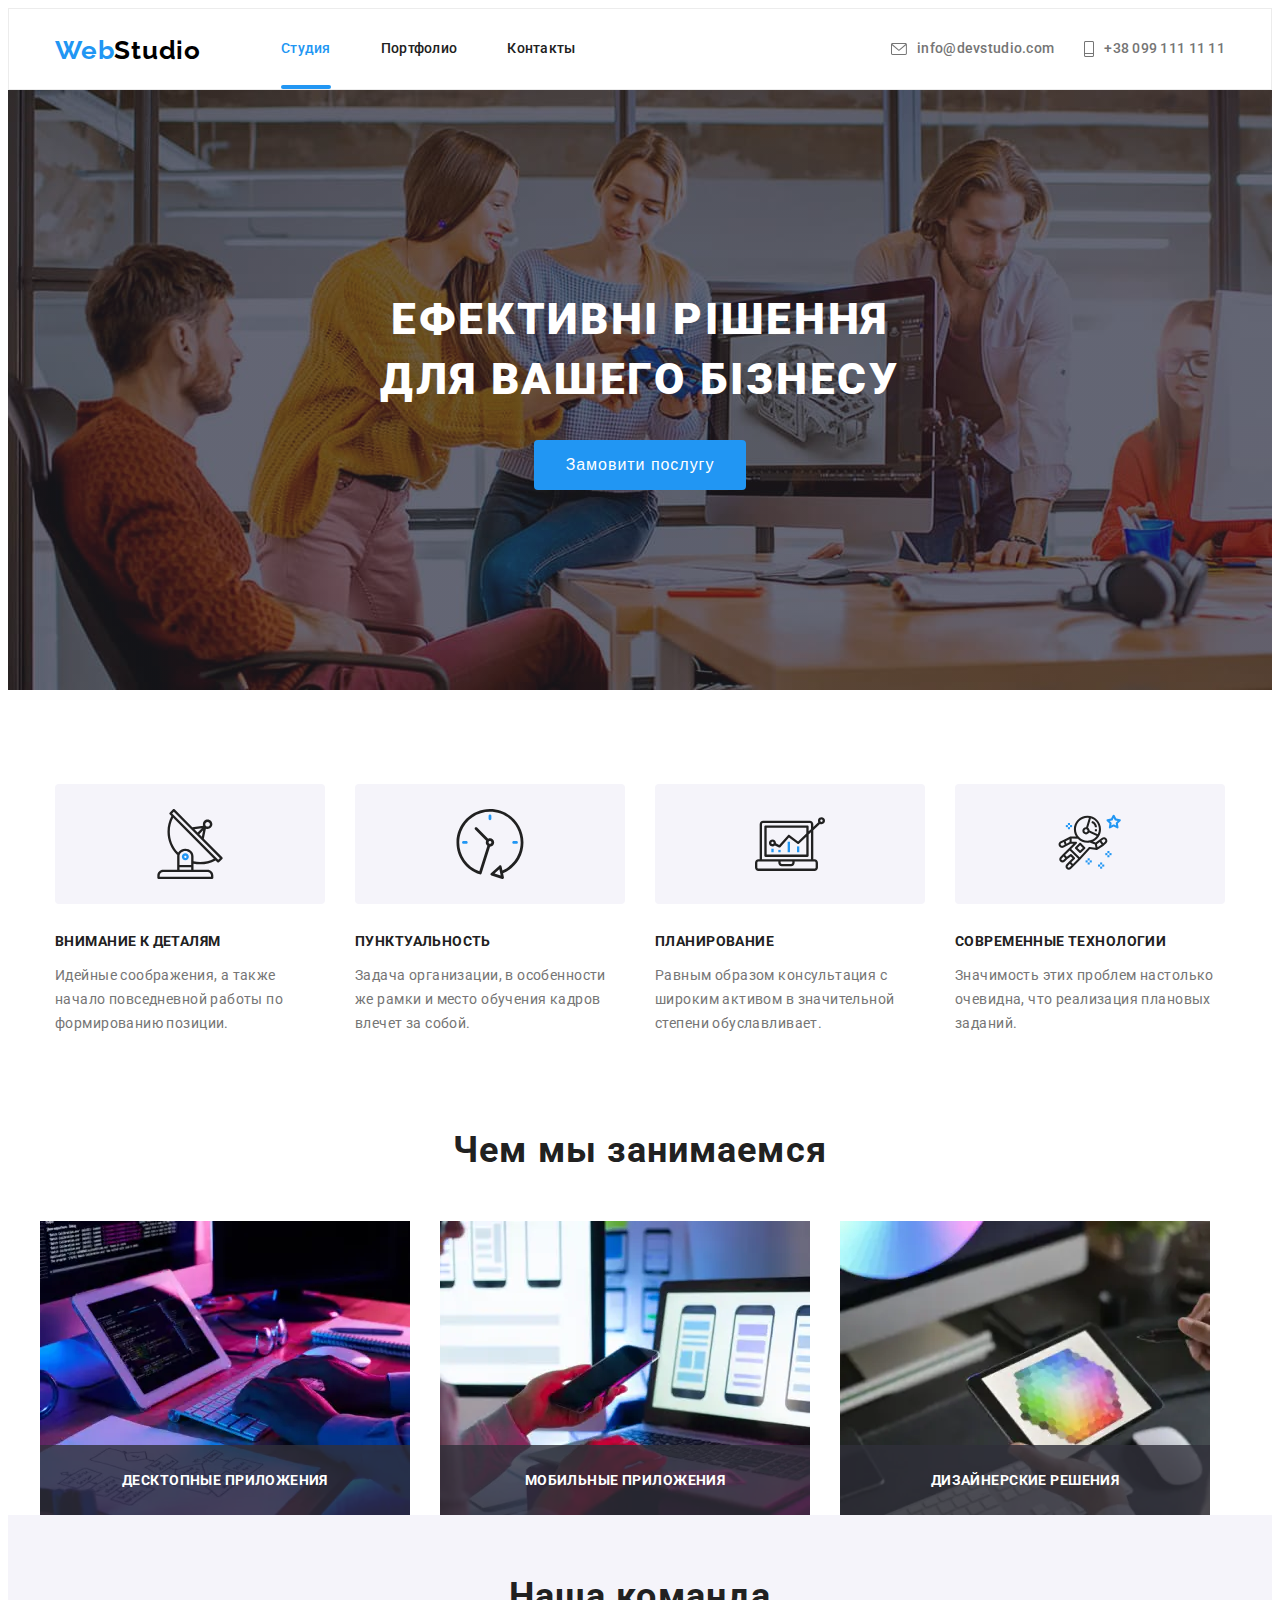
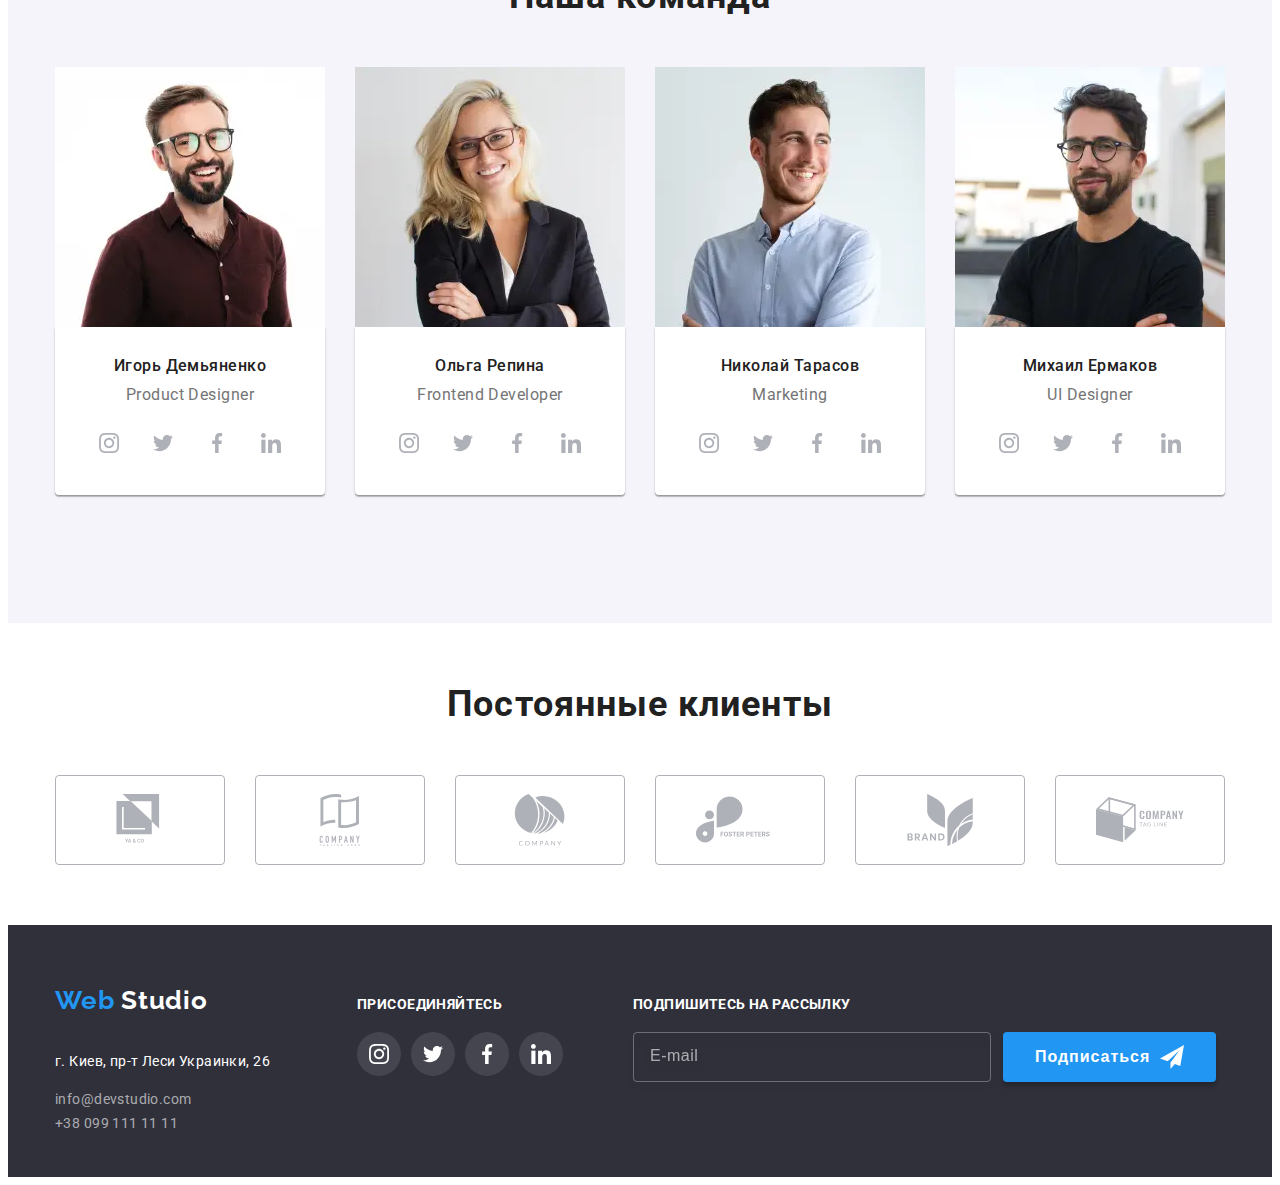
==== commit 3875add0: "Update index.html" ====
--- a/index.html
+++ b/index.html
@@ -89,12 +89,12 @@
             <section class="hero">
                 <div class="container">
                     <h1 class="hero-title">
-                        Эффективные решения<br>
-                        для вашего бизнеса
+                        Ефективні рішення<br>
+                        для вашего бізнесу
                     </h1>
                     <button type="button" class="hero-btn" 
                         data-modal-open>
-                        Заказать услугу
+                        Замовити послугу
                     </button>
                 
                 </div>
@@ -617,4 +617,4 @@
         <script src="./js/mobile-menu.js"></script>
 
     </body>
-</html>+</html>
